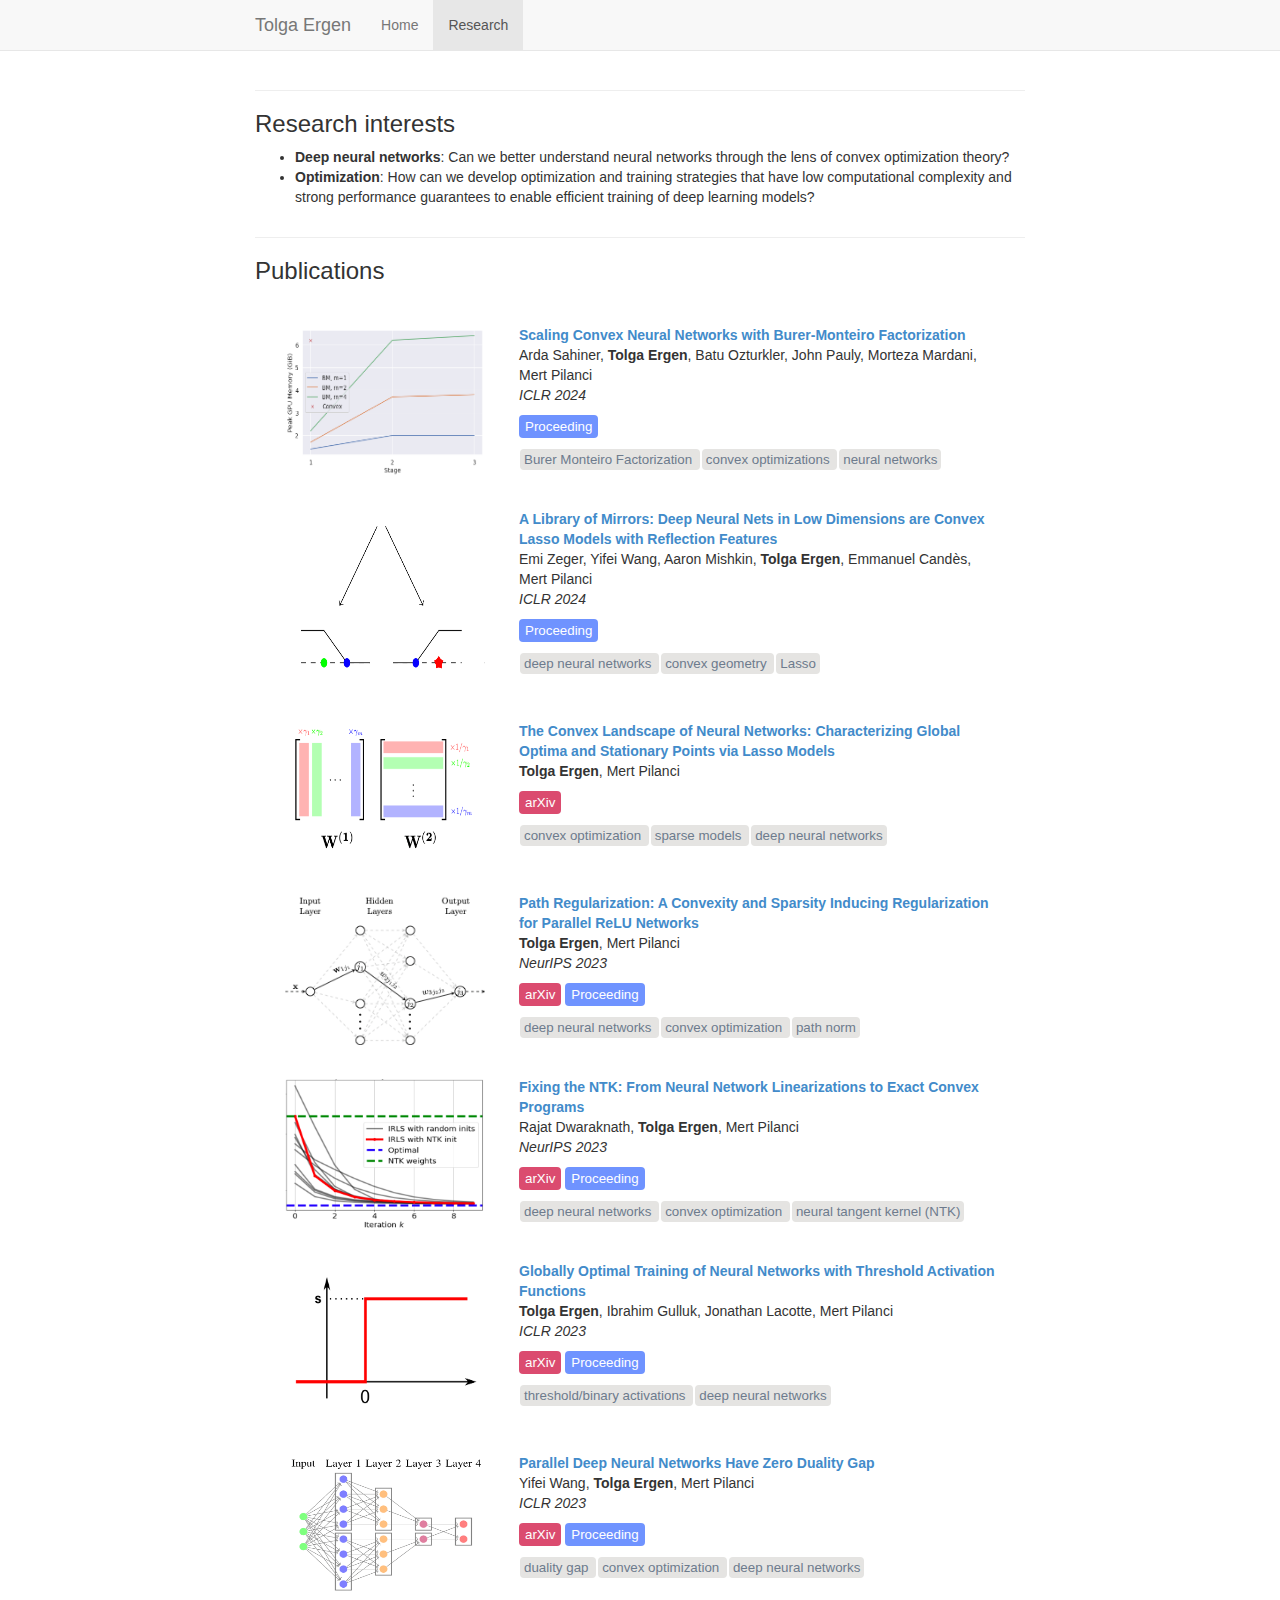
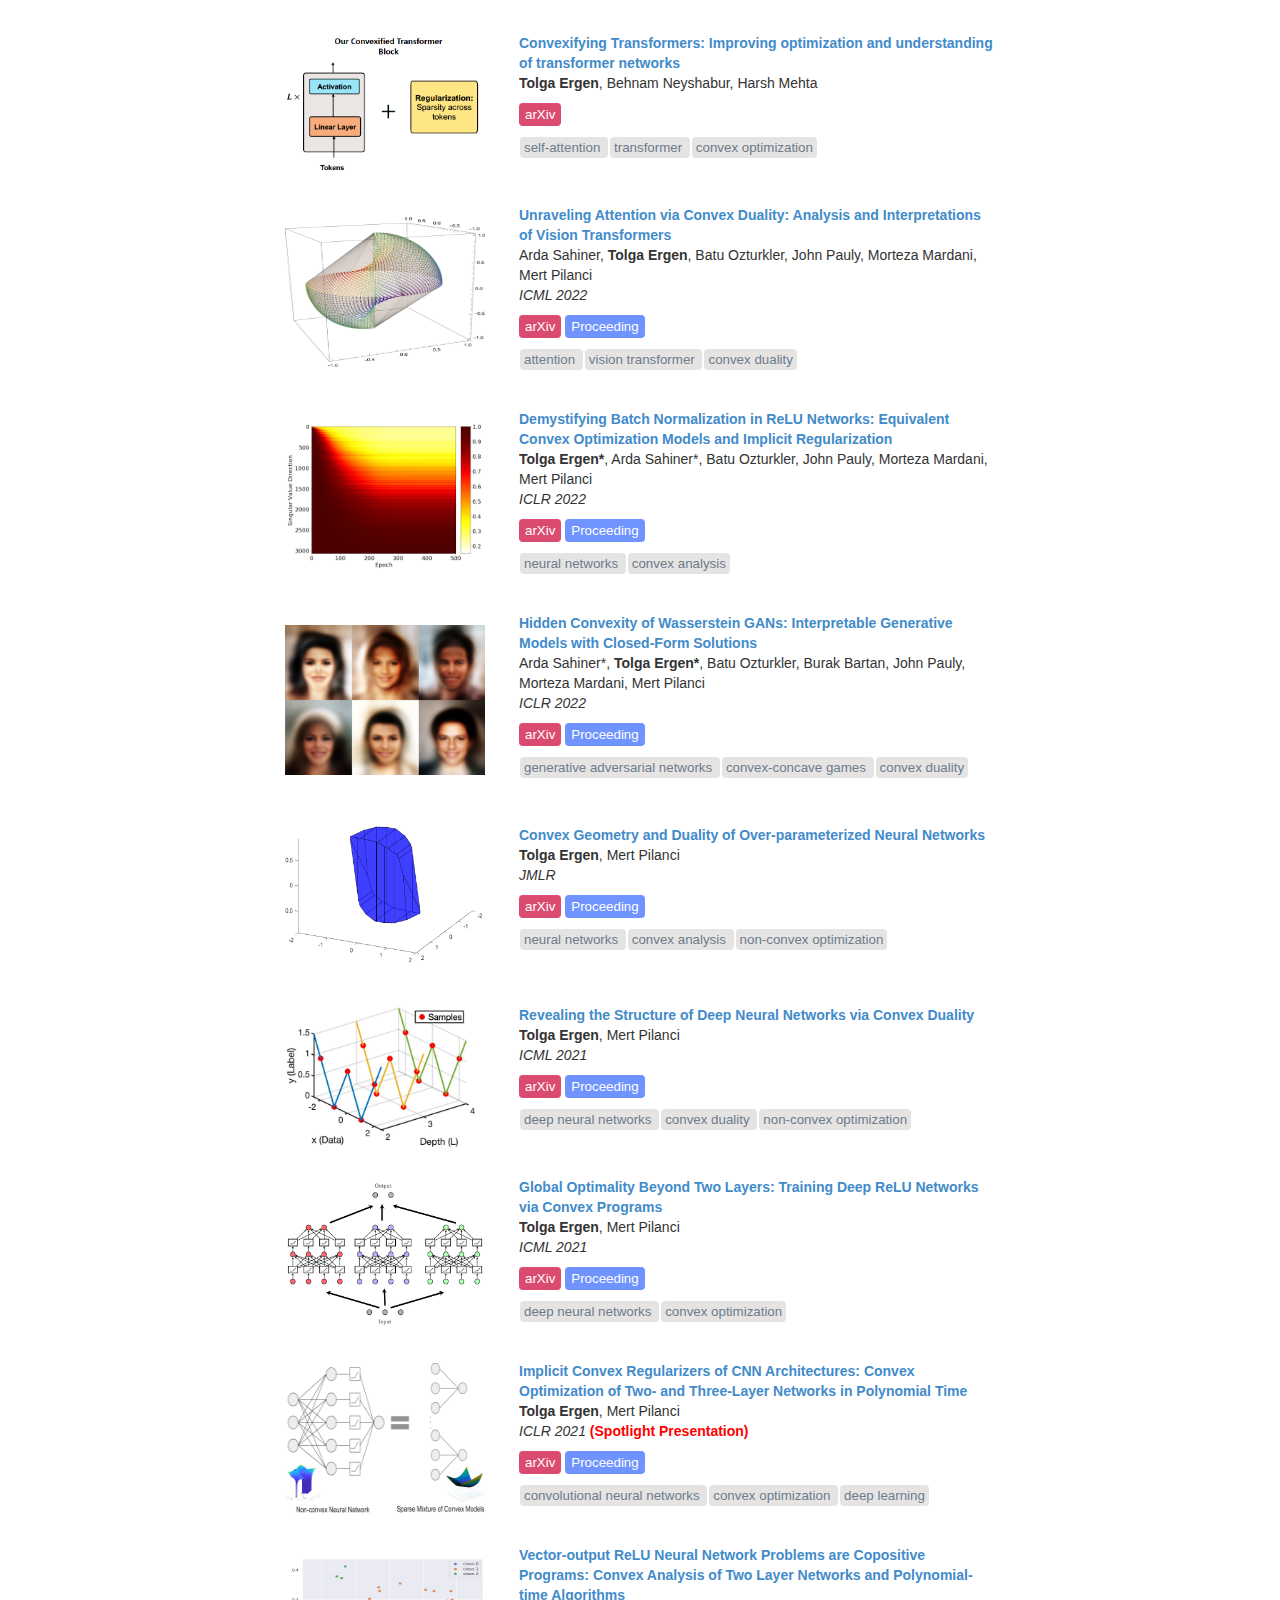
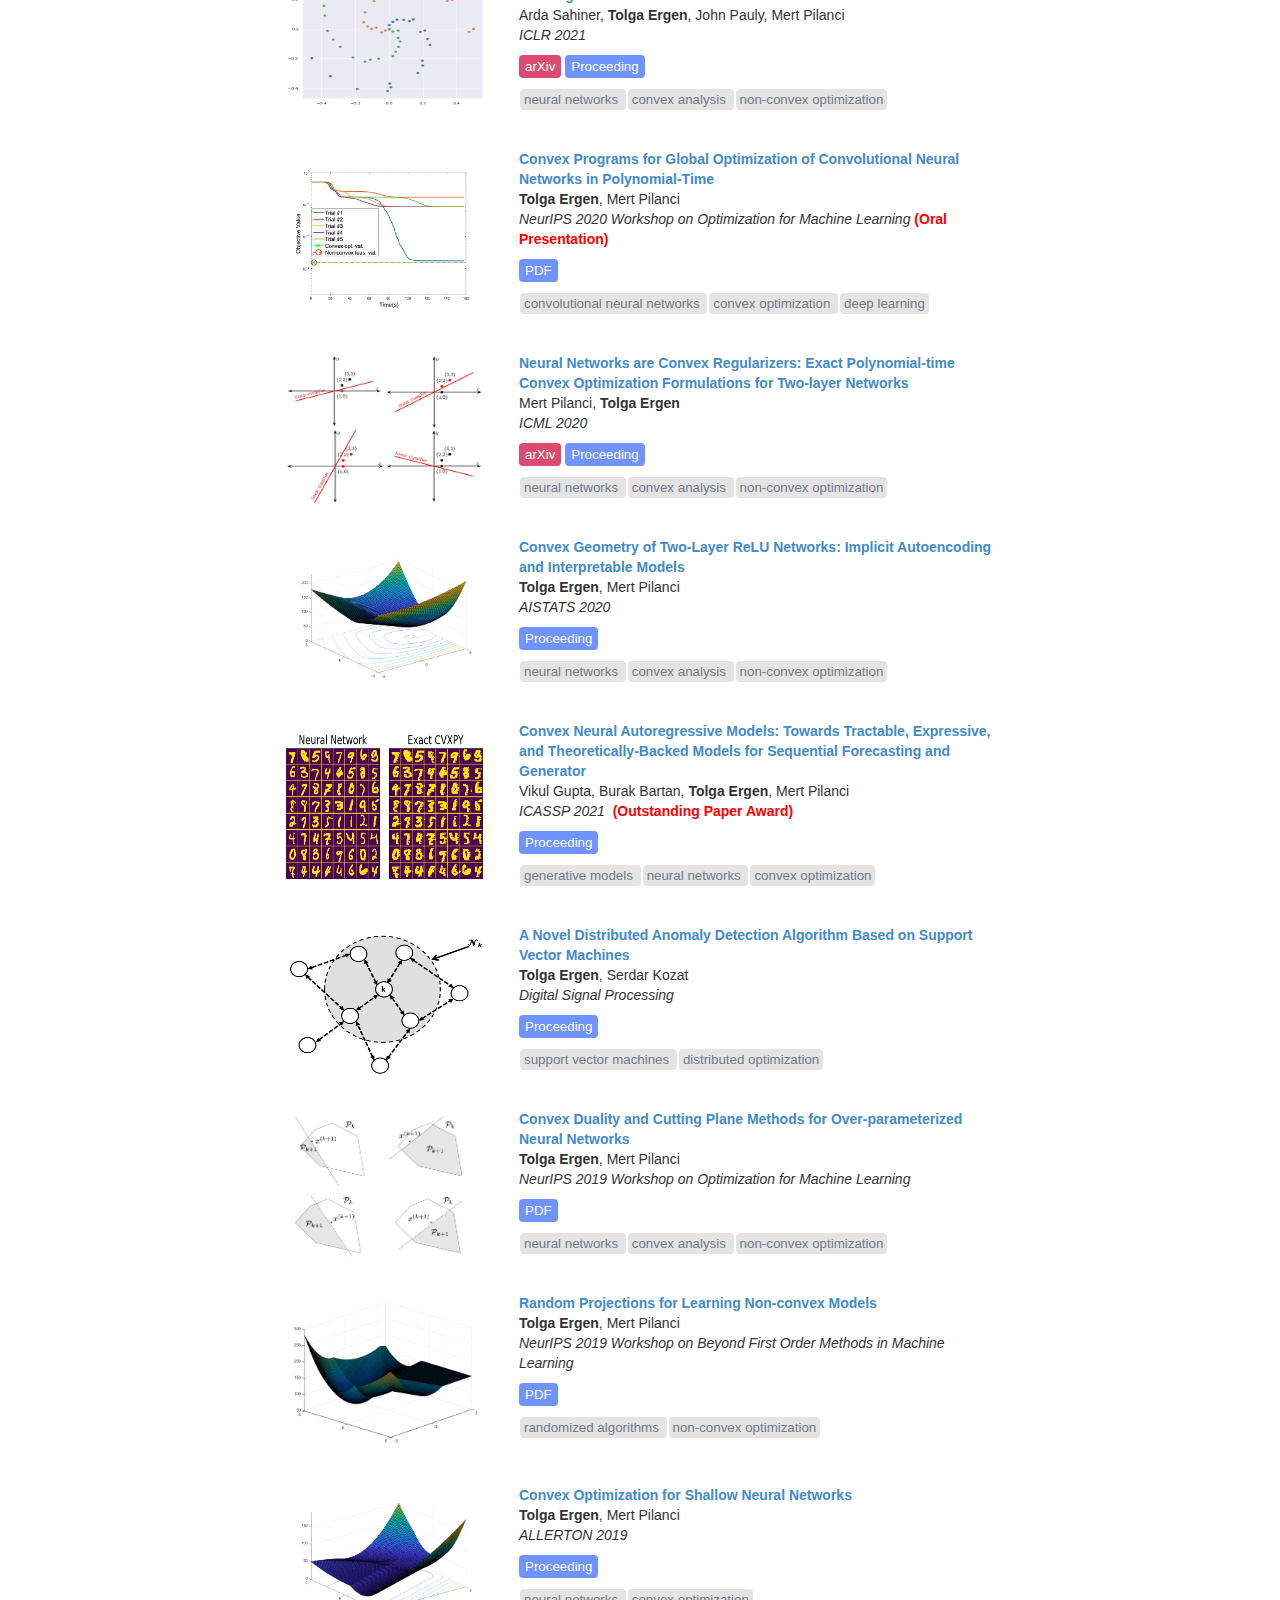
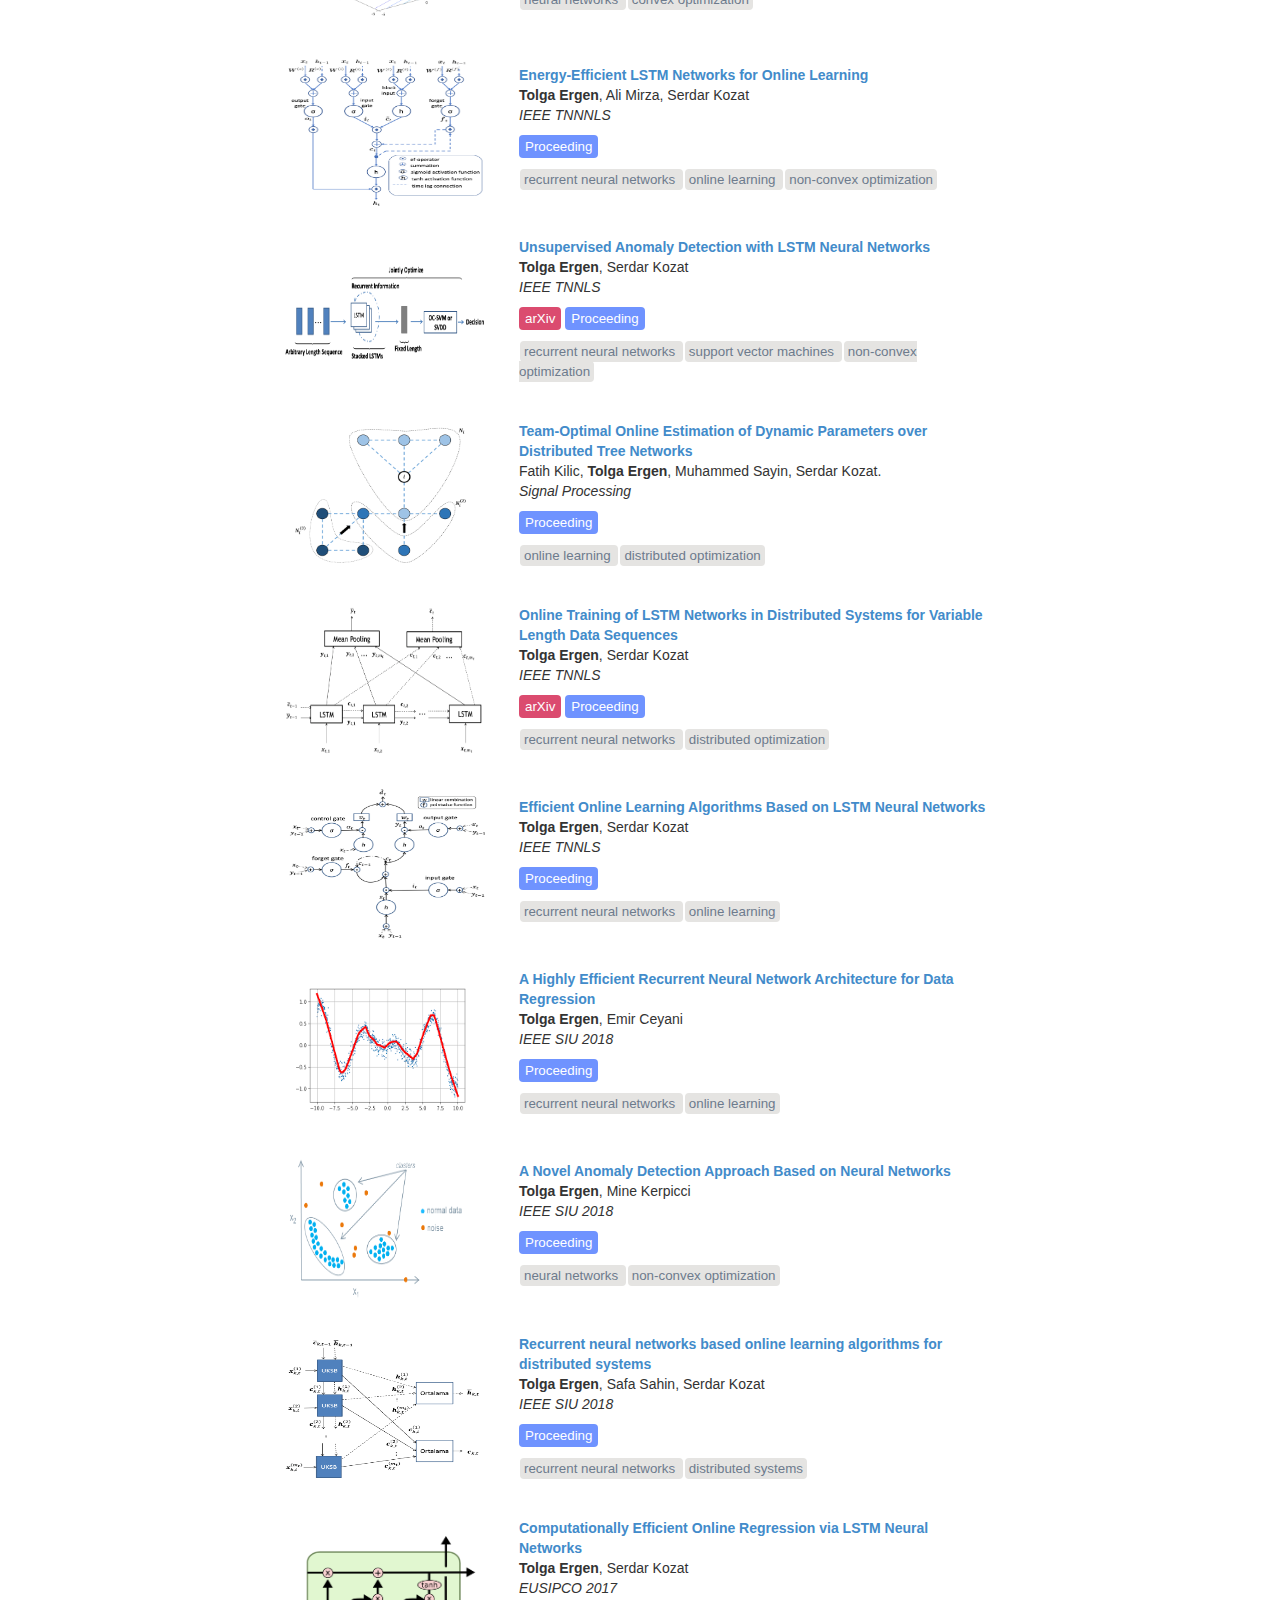
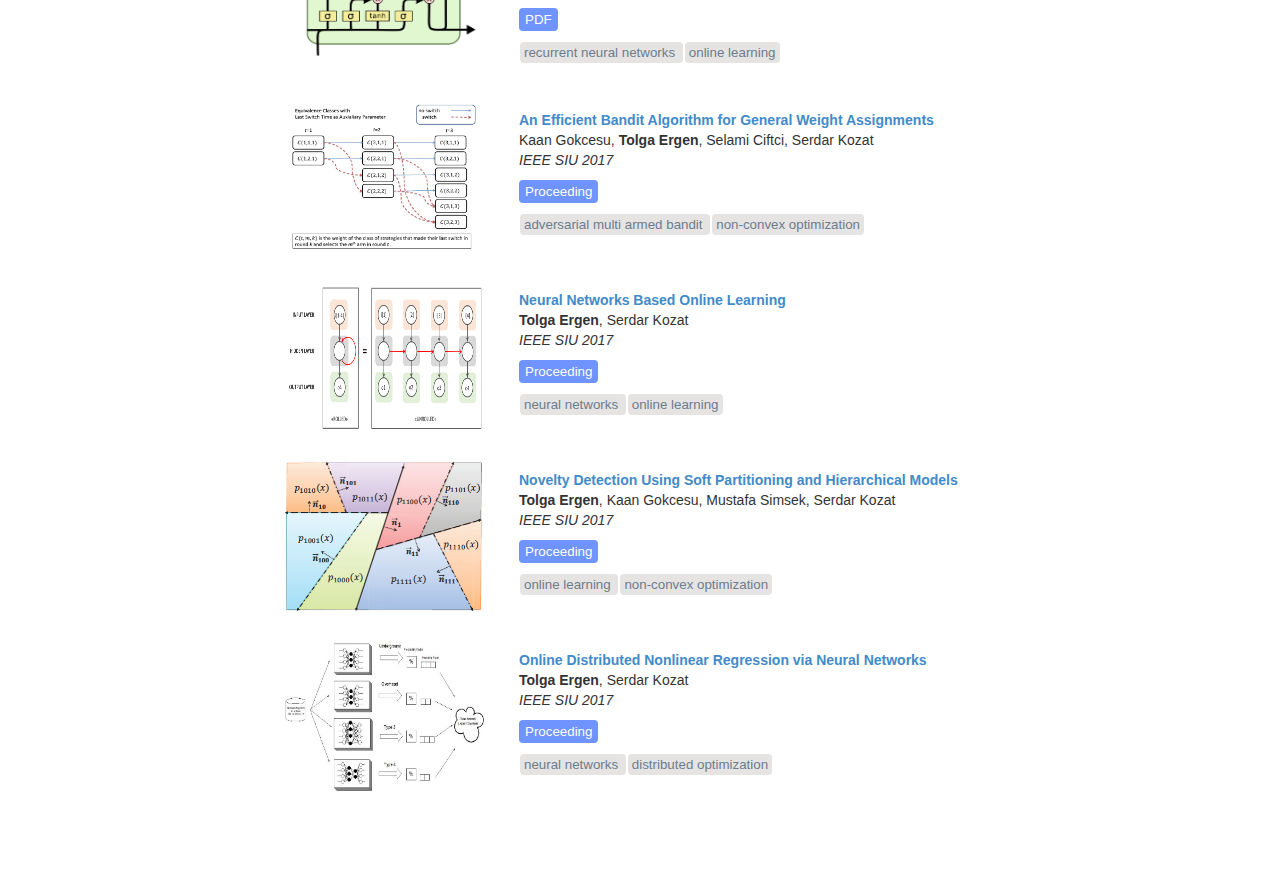
==== research.html @ a885baf0 "Add files via upload" ====
<!DOCTYPE html>
<html lang="en">
  <head>
    <meta charset="utf-8">
    <meta http-equiv="X-UA-Compatible" content="IE=edge">
    <meta name="description" content="Academic Website">
    <meta name="author" content="Tolga Ergen">
    <meta name="keywords" content="Stanford, Optimization, Deep Learning, Neural Networks, Research">
    <title>Tolga Ergen</title>
    <link href="css/bootstrap.min2.css" rel="stylesheet">
    <link href="css/non-responsive.css" rel="stylesheet">
    <link href="css/style.css" rel="stylesheet">
  </head>
  <body>
    <div class="navbar navbar-default navbar-fixed-top" role="navigation">
      <div class="container">
        <div class="navbar-header">
          <button type="button" class="navbar-toggle" data-toggle="collapse" data-target=".navbar-collapse">
            <span class="sr-only">Toggle navigation</span>
            <span class="icon-bar"></span>
            <span class="icon-bar"></span>
            <span class="icon-bar"></span>
          </button>
          <a class="navbar-brand" href="index.html">Tolga Ergen</a>
        </div>
        <div class="navbar-collapse collapse">
          <ul class="nav navbar-nav">
            <li><a href="index.html">Home</a></li>
            <li class="active"><a href="#">Research</a></li>
	    
			<!--/<li><a href="software.html">software</a></li>-->
	   
          </ul>
        </div><!--/.nav-collapse -->
      </div>
    </div>
    
    <div class="container">
    	<hr>
		<h3>Research interests</h3>
		<ul>
		  <li> <b>Deep neural networks</b>: Can we better understand neural networks through the lens of convex optimization theory?</li>
		  <li> <b>Optimization</b>: How can we develop optimization and training strategies that have low computational complexity and strong performance guarantees to enable efficient training of deep learning models? </li>
		</ul>
    </div>

	<div class="container">
	<hr>
      	<h3>Publications</h3>
	      	<table style="width:100%;border:10px;border-spacing:00px;border-collapse:separate;margin-right:auto;margin-left:auto;"><tbody>
                <tr>
            <td width="30%" >
           
            </td>
          </tr>
        <table style="width:100%;border:10px;border-spacing:30px;border-collapse:separate;margin-right:auto;margin-left:auto;"><tbody>
  
<tr>
          <td width="25%">
            <div class="one">
                <img src="images/BM.png" style="width:200px;height:150px;">
            </div>                
              </td>
              <td valign="middle" width="75%">
      <p><a href="https://openreview.net/forum?id=ikmuHqugN7">
        <papertitle><strong>Scaling Convex Neural Networks with Burer-Monteiro Factorization
</strong></papertitle></a><br>
 Arda Sahiner, <strong>Tolga Ergen</strong>, Batu Ozturkler, John Pauly, Morteza Mardani, Mert Pilanci<br/> 
                          <em>ICLR 2024 </em>&nbsp; <br> </p>
        <a class="link link_pdf" rel="external" href="https://openreview.net/forum?id=ikmuHqugN7">Proceeding</a>                        
           </p>
      
              </p>
     <p>
              <a class="keyword"> Burer Monteiro Factorization </a>
              <a class="keyword"> convex optimizations </a>
              <a class="keyword"> neural networks </a>
                </p>
              </td>
            </tr>


<tr>
          <td width="25%">
            <div class="one">
                <img src="images/lowdim.png" style="width:200px;height:150px;">
            </div>                
              </td>
              <td valign="middle" width="75%">
      <p><a href="https://arxiv.org/abs/2403.01046">
        <papertitle><strong>A Library of Mirrors: Deep Neural Nets in Low Dimensions are Convex Lasso Models with Reflection Features
</strong></papertitle></a><br>
 Emi Zeger, Yifei Wang, Aaron Mishkin, <strong>Tolga Ergen</strong>, Emmanuel Candès, Mert Pilanci<br/> 
                          <em>ICLR 2024 </em>&nbsp; <br> </p>
        <a class="link link_pdf" rel="external" href="https://arxiv.org/abs/2403.01046">Proceeding</a>                        
           </p>
      
              </p>
     <p>
              <a class="keyword"> deep neural networks </a>
              <a class="keyword"> convex geometry </a>
              <a class="keyword"> Lasso </a>
                </p>
              </td>
            </tr>


<tr>
          <td width="25%">
            <div class="one">
                <img src="images/weight_norm.png" style="width:200px;height:150px;">
            </div>                
              </td>
              <td valign="middle" width="75%">
      <p><a href="https://arxiv.org/abs/2312.12657">
        <papertitle><strong>The Convex Landscape of Neural Networks: Characterizing Global Optima and Stationary Points via Lasso Models
</strong></papertitle></a><br>
 <strong>Tolga Ergen</strong>, Mert Pilanci<br/> </p>
    <a class="link link_arxiv" rel="external" href="https://arxiv.org/abs/2312.12657">arXiv</a>
           </p>
      
              </p>
     <p>
              <a class="keyword"> convex optimization </a>
              <a class="keyword">  sparse models </a>
              <a class="keyword"> deep neural networks </a>
                </p>
              </td>
            </tr>

  <tr>
          <td width="25%">
            <div class="one">
                <img src="images/path.png" style="width:200px;height:150px;">
            </div>                
              </td>
              <td valign="middle" width="75%">
      <p><a href="https://arxiv.org/abs/2110.09548">
        <papertitle><strong>Path Regularization: A Convexity and Sparsity Inducing Regularization for Parallel ReLU Networks</strong></papertitle></a><br>
<strong>Tolga Ergen</strong>, Mert Pilanci<br/> 
                          <em>NeurIPS 2023 </em>&nbsp; <br> </p>
    <a class="link link_arxiv" rel="external"  href="https://arxiv.org/abs/2110.09548">arXiv</a>
        <a class="link link_pdf" rel="external" href="https://openreview.net/forum?id=Z1Aj59LoZD">Proceeding</a>                        
               </p>
     <p>
              <a class="keyword"> deep neural networks </a>
              <a class="keyword"> convex optimization </a>
              <a class="keyword"> path norm </a>

     </p>
              </td>
            </tr>

    <tr>
          <td width="25%">
            <div class="one">
                <img src="images/fixing_the_ntk.png" style="width:200px;height:150px;">
            </div>                
              </td>
              <td valign="middle" width="75%">
      <p><a href="https://arxiv.org/abs/2309.15096">
        <papertitle><strong>Fixing the NTK: From Neural Network Linearizations to Exact Convex Programs</strong></papertitle></a><br>
  Rajat Dwaraknath, <strong>Tolga Ergen</strong>, Mert Pilanci<br/> 
                          <em>NeurIPS 2023 </em>&nbsp; <br> </p>
    <a class="link link_arxiv" rel="external"  href="https://arxiv.org/abs/2309.15096">arXiv</a>   
        <a class="link link_pdf" rel="external" href="https://openreview.net/forum?id=YWsPN0EMZr">Proceeding</a>                     
               </p>
     <p>
              <a class="keyword"> deep neural networks </a>
              <a class="keyword"> convex optimization </a>
              <a class="keyword"> neural tangent kernel (NTK) </a>

     </p>
              </td>
            </tr>

   	<tr>
          <td width="25%">
            <div class="one">
                <img src="images/threshold.png" style="width:200px;height:150px;">
            </div>                
              </td>
              <td valign="middle" width="75%">
		  <p><a href="https://openreview.net/forum?id=_9k5kTgyHT">
        <papertitle><strong>Globally Optimal Training of Neural Networks with Threshold Activation Functions</strong></papertitle></a><br>
<strong>Tolga Ergen</strong>, Ibrahim Gulluk, Jonathan Lacotte, Mert Pilanci<br/>
                          <em>ICLR 2023 </em>&nbsp; <br> </p>
		<a class="link link_arxiv" rel="external"  href="https://arxiv.org/abs/2303.03382">arXiv</a>
 		<a class="link link_pdf" rel="external" href="https://openreview.net/forum?id=_9k5kTgyHT">Proceeding</a>          

	           </p>
     <p>
              <a class="keyword"> threshold/binary activations </a>
              <a class="keyword"> deep neural networks </a>

     </p>
              </td>
            </tr>
    
 	<tr>
          <td width="25%">
            <div class="one">
                <img src="images/dual_gap.png" style="width:200px;height:150px;">
            </div>                
              </td>
              <td valign="middle" width="75%">
		  <p><a href="https://arxiv.org/abs/2110.06482">
        <papertitle><strong>Parallel Deep Neural Networks Have Zero Duality Gap</strong></papertitle></a><br>
Yifei Wang, <strong>Tolga Ergen</strong>, Mert Pilanci<br/>
                          <em>ICLR 2023 </em>&nbsp; <br> </p>
		<a class="link link_arxiv" rel="external"  href="https://arxiv.org/abs/2110.06482">arXiv</a>
 		<a class="link link_pdf" rel="external" href="https://openreview.net/forum?id=6zrOr_Rdhjs">Proceeding</a>          

	           </p>
     <p>
              <a class="keyword"> duality gap </a>
              <a class="keyword"> convex optimization </a>
              <a class="keyword"> deep neural networks </a>

     </p>
              </td>
            </tr>
      
<tr>
          <td width="25%">
            <div class="one">
                <img src="images/attention3.png" style="width:200px;height:150px;">
            </div>                
              </td>
              <td valign="middle" width="75%">
		  <p><a href="https://arxiv.org/abs/2205.08078">
        <papertitle><strong>Convexifying Transformers: Improving optimization and
understanding of transformer networks</strong></papertitle></a><br>
 <strong>Tolga Ergen</strong>, Behnam Neyshabur, Harsh Mehta<br/> </p>
		<a class="link link_arxiv" rel="external" href="https://arxiv.org/abs/2211.11052">arXiv</a>
           </p>
      
              </p>
     <p>
              <a class="keyword"> self-attention </a>
              <a class="keyword">  transformer </a>
              <a class="keyword"> convex optimization </a>
                </p>
              </td>
            </tr>

<tr>
          <td width="25%">
            <div class="one">
                <img src="images/constrained_nuclear.png" style="width:200px;height:150px;">
            </div>                
              </td>
              <td valign="middle" width="75%">
		  <p><a href="https://arxiv.org/abs/2205.08078">
        <papertitle><strong>Unraveling Attention via Convex Duality:
Analysis and Interpretations of Vision Transformers</strong></papertitle></a><br>
Arda Sahiner, <strong>Tolga Ergen</strong>, Batu Ozturkler, John Pauly, Morteza Mardani, Mert Pilanci<br/> 
                      <em>ICML 2022 </em>&nbsp; <br> </p>
		<a class="link link_arxiv" rel="external" href="https://arxiv.org/abs/2205.08078">arXiv</a>
		<a class="link link_pdf" rel="external" href="https://proceedings.mlr.press/v162/sahiner22a.html">Proceeding</a>          
           </p>
      
              </p>
     <p>
              <a class="keyword"> attention </a>
              <a class="keyword"> vision transformer </a>
              <a class="keyword"> convex duality </a>
                </p>
              </td>
            </tr>
   

         
      
           <html>




      <tr>
          <td width="30%" >
            <div class="one">
                <img src="images/batchnorm.png" style="width:200px;height:150px;">
            </div>                
              </td>
  
              <td valign="middle" width="70%">
		  <p><a href="https://arxiv.org/abs/2103.01499">
        <papertitle><strong>Demystifying Batch Normalization in ReLU Networks: Equivalent Convex Optimization Models and Implicit Regularization</strong></papertitle></a><br>
<strong>Tolga Ergen*</strong>, Arda Sahiner*, Batu Ozturkler, John Pauly, Morteza Mardani, Mert Pilanci<br/> 
                      <em>ICLR 2022 </em>&nbsp; <br> </p>
		<a class="link link_arxiv" rel="external"  href="https://arxiv.org/abs/2103.01499">arXiv</a>
		<a class="link link_pdf" rel="external" href="https://openreview.net/pdf?id=6XGgutacQ0B">Proceeding</a>              </p>
              </p>
                  <p></p>
              <p>
              <a class="keyword"> neural networks </a>
              <a class="keyword"> convex analysis </a>
              </p>
              </td>
            </tr>
   
   
   
   	<tr>
          <td width="25%">
            <div class="one">
                <img src="images/convex_gan.png" style="width:200px;height:150px;">
            </div>                
              </td>
              <td valign="middle" width="75%">
		  <p><a href="https://arxiv.org/abs/2107.05680">
        <papertitle><strong>Hidden Convexity of Wasserstein GANs: Interpretable Generative Models with Closed-Form Solutions</strong></papertitle></a><br>
Arda Sahiner*, <strong>Tolga Ergen*</strong>, Batu Ozturkler, Burak Bartan, John Pauly, Morteza Mardani, Mert Pilanci<br/> 
                      <em>ICLR 2022 </em>&nbsp; <br> </p>
		<a class="link link_arxiv" rel="external" href="https://arxiv.org/abs/2107.05680">arXiv</a>
		<a class="link link_pdf" rel="external" href="https://openreview.net/pdf?id=e2Lle5cij9D">Proceeding</a>              </p>
      
              </p>
     <p>
              <a class="keyword"> generative adversarial networks </a>
              <a class="keyword"> convex-concave games </a>
              <a class="keyword"> convex duality </a>
                </p>
              </td>
            </tr>
   
   
          
      	<tr>
          <td width="25%">
            <div class="one">
                <img src="images/convex_dualgeo2.png" style="width:200px;height:150px;">
            </div>                
              </td>
              <td valign="middle" width="75%">
		  <p><a href="https://jmlr.org/papers/v22/20-1447.html">
        <papertitle><strong>Convex Geometry and Duality of Over-parameterized Neural Networks</strong></papertitle></a><br>
<strong>Tolga Ergen</strong>, Mert Pilanci<br/>
                <em>JMLR </em>&nbsp; <br> </p>
		<a class="link link_arxiv" rel="external" href="https://arxiv.org/abs/2002.11219">arXiv</a>             
		<a class="link link_pdf" rel="external" href="https://jmlr.org/papers/v22/20-1447.html">Proceeding</a>              </p>

              </p>
              <p>
              <a class="keyword"> neural networks </a>
              <a class="keyword"> convex analysis </a>
              <a class="keyword"> non-convex optimization </a>
                </p>
              </td>
            </tr>
        
        
       
      
      
      	<tr>
          <td width="25%">
            <div class="one">
                <img src="images/deep_dual.jpg" style="width:200px;height:150px;">
            </div>                
              </td>
              <td valign="middle" width="75%">
		  <p><a href="http://proceedings.mlr.press/v139/ergen21b.html">
        <papertitle><strong>Revealing the Structure of Deep Neural Networks via Convex Duality</strong></papertitle></a><br>
<strong>Tolga Ergen</strong>, Mert Pilanci<br/>
                <em>ICML 2021 </em>&nbsp; <br>    </p>
		<a class="link link_arxiv" rel="external"  href="https://arxiv.org/abs/2002.09773">arXiv</a>              
		<a class="link link_pdf" rel="external" href="http://proceedings.mlr.press/v139/ergen21b">Proceeding</a>              </p>
              </p>
     <p>
              <a class="keyword"> deep neural networks </a>
              <a class="keyword"> convex duality </a>
              <a class="keyword"> non-convex optimization </a>
                </p>
              </td>
            </tr>
        
            	<tr>
          <td width="25%">
            <div class="one">
                <img src="images/parallel_network.png" style="width:200px;height:150px;">
            </div>                
              </td>
              <td valign="middle" width="75%">
		  <p><a href="http://proceedings.mlr.press/v139/ergen21a.html">
        <papertitle><strong>Global Optimality Beyond Two Layers: Training Deep ReLU Networks via Convex Programs</strong></papertitle></a><br>
<strong>Tolga Ergen</strong>, Mert Pilanci<br/>
                <em>ICML 2021 </em>&nbsp; <br>     </p>
		<a class="link link_arxiv" rel="external"  href="https://arxiv.org/abs/2110.05518">arXiv</a>              
		<a class="link link_pdf" rel="external"  href="http://proceedings.mlr.press/v139/ergen21a">Proceeding</a>              </p>
     <p>
              <a class="keyword"> deep neural networks </a>
              <a class="keyword"> convex optimization </a>
     </p>
              </td>
            </tr>
        
          
      
      
    

         	<tr>
          <td width="30%" >
            <div class="one">
                <img src="images/convex_cnn.jpg" style="width:200px;height:150px;">
            </div>                
              </td>
  
              <td valign="middle" width="70%">
		  <p><a href="https://openreview.net/pdf?id=0N8jUH4JMv6">
        <papertitle><strong>Implicit Convex Regularizers of CNN Architectures: Convex Optimization of Two- and Three-Layer Networks in Polynomial Time</strong></papertitle></a><br>
<strong>Tolga Ergen</strong>, Mert Pilanci<br/>
                <em>ICLR 2021</em> <font color="red"><b>(Spotlight Presentation) </b></font>&nbsp; <br> </p>
		<a class="link link_arxiv" rel="external" href="https://arxiv.org/2006.14798">arXiv</a>              
		<a class="link link_pdf" rel="external" href="https://openreview.net/pdf?id=0N8jUH4JMv6">Proceeding</a>              </p>
              </p>
                  <p></p>
              <p>
              <a class="keyword"> convolutional neural networks </a>
              <a class="keyword"> convex optimization </a>
              <a class="keyword"> deep learning </a>
              </p>
              </td>
            </tr>
          
          
          
          
            	<tr>
          <td width="25%">
            <div class="one">
                <img src="images/convex_nn_vector.png" style="width:200px;height:150px;">
            </div>                
              </td>
              <td valign="middle" width="75%">
		  <p><a href="https://openreview.net/pdf?id=fGF8qAqpXXG">
        <papertitle> <strong>Vector-output ReLU Neural Network Problems are Copositive Programs: Convex Analysis of Two Layer Networks and Polynomial-time Algorithms</strong></papertitle></a><br>
Arda Sahiner, <strong>Tolga Ergen</strong>, John Pauly, Mert Pilanci<br/>
                <em>ICLR 2021 </em>&nbsp; <br> </p>
		<a class="link link_arxiv" rel="external" href="https://arxiv.org/abs/2012.13329">arXiv</a>              
		<a class="link link_pdf" rel="external" href="https://openreview.net/pdf?id=fGF8qAqpXXG">Proceeding</a>              </p>
              </p>
          <p>
              <a class="keyword"> neural networks </a>
              <a class="keyword"> convex analysis </a>
              <a class="keyword"> non-convex optimization </a>
          </p>
              </td>
            </tr>
          
          
          
                   	<tr>
          <td width="25%">
            <div class="one">
                <img src="images/convex_cnn_twolayer.png" style="width:200px;height:150px;">
            </div>                
              </td>
              <td valign="middle" width="75%">
		  <p><a href="https://opt-ml.org/papers/2020/paper_39.pdf">
        <papertitle><strong>Convex Programs for Global Optimization of Convolutional Neural
Networks in Polynomial-Time</strong></papertitle></a><br>
<strong>Tolga Ergen</strong>, Mert Pilanci<br/>
                <em>NeurIPS 2020 Workshop on Optimization for Machine Learning </em><font color="red"><b>(Oral Presentation) </b></font>&nbsp; <br> </p>
		<a class="link link_pdf" rel="external"  href="https://opt-ml.org/papers/2020/paper_39.pdf">PDF</a>              </p>
              </p>
          <p>
              <a class="keyword"> convolutional neural networks </a>
              <a class="keyword"> convex optimization </a>
              <a class="keyword"> deep learning </a>
          </p>
              </td>
            </tr>
          
          
          
       	<tr>
          <td width="25%">
            <div class="one">
                <img src="images/convex_nn.jpg" style="width:200px;height:150px;">
            </div>                
              </td>
              <td valign="middle" width="75%">
		  <p><a href="http://proceedings.mlr.press/v119/pilanci20a.html">
        <papertitle><strong>Neural Networks are Convex Regularizers: Exact Polynomial-time Convex Optimization Formulations for Two-layer Networks</strong></papertitle></a><br>
Mert Pilanci, <strong>Tolga Ergen</strong><br/>
                <em>ICML 2020</em>&nbsp; <br> </p>
		<a class="link link_arxiv" rel="external"  href="https://arxiv.org/abs/2002.10553">arXiv</a>  
		<a class="link link_pdf" rel="external"  href="http://proceedings.mlr.press/v119/pilanci20a.html">Proceeding</a>              </p>
              </p>
                <p>
              <a class="keyword"> neural networks </a>
              <a class="keyword"> convex analysis </a>
              <a class="keyword"> non-convex optimization </a>
                </p>
              </td>
            </tr>
        
 

       	<tr>
          <td width="25%">
            <div class="one">
                <img src="images/convex_geometry.jpeg" style="width:200px;height:150px;">
            </div>                
              </td>
              <td valign="middle" width="75%">
                		  <p><a href="http://proceedings.mlr.press/v108/ergen20a.html">
        <papertitle></papertitle><strong>Convex Geometry of Two-Layer ReLU Networks: Implicit Autoencoding and Interpretable Models</strong></papertitle></a><br>
<strong>Tolga Ergen</strong>, Mert Pilanci<br/>
                <em>AISTATS 2020</em>&nbsp; <br> </p>
		<a class="link link_pdf" rel="external" href="http://proceedings.mlr.press/v108/ergen20a.html">Proceeding</a>              </p>
              </p>
                <p>
              <a class="keyword"> neural networks </a>
              <a class="keyword"> convex analysis </a>
              <a class="keyword"> non-convex optimization </a>
                </p>
              </td>
            </tr>
        
        
        
       	<tr>
          <td width="25%">
            <div class="one">
                <img src="images/convex_autoreg.png" style="width:200px;height:150px;">
            </div>                
              </td>
              <td valign="middle" width="75%">
		  <p><a href="https://ieeexplore.ieee.org/document/9413662">
        <papertitle><strong>Convex Neural Autoregressive Models: Towards Tractable, Expressive, and Theoretically-Backed Models for Sequential Forecasting and Generator</strong></papertitle></a><br>
Vikul Gupta, Burak Bartan, <strong>Tolga Ergen</strong>, Mert Pilanci<br/>
                <em>ICASSP 2021</em>&nbsp; <font color="red"><b>(Outstanding Paper Award) </b></font>&nbsp; <br> </p>
		<a class="link link_pdf" rel="external"  href="https://ieeexplore.ieee.org/document/9413662">Proceeding</a>              </p>
              </p>
                <p>
              <a class="keyword"> generative models </a>
              <a class="keyword"> neural networks </a>
              <a class="keyword"> convex optimization </a>
                </p>
              </td>
            </tr>



       

       	<tr>
          <td width="25%">
            <div class="one">
                <img src="images/distributed_svm.png" style="width:200px;height:150px;">
            </div>                
              </td>
              <td valign="middle" width="75%">
		  <p><a href="https://www.sciencedirect.com/science/article/abs/pii/S1051200420300026">
        <papertitle><strong>A Novel Distributed Anomaly Detection Algorithm Based on Support Vector Machines</strong></papertitle></a><br>
<strong>Tolga Ergen</strong>, Serdar Kozat<br/>
                <em>Digital Signal Processing</em>&nbsp; <br> </p>
		<a class="link link_pdf" rel="external" href="https://www.sciencedirect.com/science/article/abs/pii/S1051200420300026">Proceeding</a>              </p>
              </p>
            <p>
              <a class="keyword"> support vector machines </a>
              <a class="keyword"> distributed optimization </a>
            </p>
              </td>
            </tr>
        
        
        
       	<tr>
          <td width="25%">
            <div class="one">
                <img src="images/convex_cutting.png" style="width:200px;height:150px;">
            </div>                
              </td>
              <td valign="middle" width="75%">
		  <p><a href="https://opt-ml.org/papers/2019/paper_34.pdf">
        <papertitle><strong>Convex Duality and Cutting Plane Methods for Over-parameterized Neural Networks</strong></papertitle></a><br>
<strong>Tolga Ergen</strong>, Mert Pilanci<br/>
                <em>NeurIPS 2019 Workshop on Optimization for Machine Learning  </em>&nbsp; <br> </p>
		<a class="link link_pdf" rel="external"  href="https://opt-ml.org/papers/2019/paper_34.pdf">PDF</a>              </p>
              </p>
          <p>
              <a class="keyword"> neural networks </a>
              <a class="keyword"> convex analysis </a>
              <a class="keyword"> non-convex optimization </a>                </p>
              </td>
            </tr>

     
         	<tr>
          <td width="25%">
            <div class="one">
                <img src="images/random_proj.png" style="width:200px;height:150px;">
            </div>                
              </td>
              <td valign="middle" width="75%">
		  <p><a href="https://drive.google.com/file/d/1x_ft76LXMD9-OKGnkdcJWcFLyXaPxo2x/view">
        <papertitle><strong>Random Projections for Learning Non-convex Models</strong></papertitle></a><br>
<strong>Tolga Ergen</strong>, Mert Pilanci<br/>
                <em>NeurIPS 2019 Workshop on Beyond First Order Methods in Machine Learning </em>&nbsp; <br> </p>
		<a class="link link_pdf" rel="external" href="https://drive.google.com/file/d/1x_ft76LXMD9-OKGnkdcJWcFLyXaPxo2x/view">PDF</a>              </p>
              </p>
          <p>
              <a class="keyword"> randomized algorithms </a>
              <a class="keyword"> non-convex optimization </a>
          </p>
              </td>
            </tr>
          
          
       	<tr>
          <td width="25%">
            <div class="one">
                <img src="images/convex_shallow.png" style="width:200px;height:150px;">
            </div>                
              </td>
              <td valign="middle" width="75%">
		  <p><a href="https://ieeexplore.ieee.org/abstract/document/8919769">
        <papertitle><strong>Convex Optimization for Shallow Neural Networks</strong></papertitle></a><br>
 <strong>Tolga Ergen</strong>, Mert Pilanci <br/>
                <em>ALLERTON 2019</em>&nbsp; <br> </p>
		<a class="link link_pdf" rel="external" href="https://ieeexplore.ieee.org/abstract/document/8919769">Proceeding</a>              </p>
              </p>
              <p>
              <a class="keyword"> neural networks </a>
              <a class="keyword"> convex optimization </a>
              </p>
              </td>
            </tr>
        
       	<tr>
          <td width="25%">
            <div class="one">
                <img src="images/energy_efficient.png" style="width:200px;height:150px;">
            </div>                
              </td>
              <td valign="middle" width="75%">
		  <p><a href="https://ieeexplore.ieee.org/abstract/document/8836527">
        <papertitle><strong>Energy-Efficient LSTM Networks for Online Learning</strong></papertitle></a><br>
<strong>Tolga Ergen</strong>, Ali Mirza, Serdar Kozat<br/>
                <em>IEEE TNNNLS</em>&nbsp; <br> </p>
		<a class="link link_pdf" rel="external"  href="https://ieeexplore.ieee.org/abstract/document/8836527">Proceeding</a>              </p>
              </p>
              <p>
              <a class="keyword"> recurrent neural networks </a>
              <a class="keyword"> online learning </a>
              <a class="keyword"> non-convex optimization </a>
              </p>
              </td>
            </tr>

       	<tr>
          <td width="25%">
            <div class="one">
                <img src="images/unsup_anomaly.png" style="width:200px;height:100px;">
            </div>                
              </td>
              <td valign="middle" width="75%">
                		  <p><a href="https://ieeexplore.ieee.org/abstract/document/8836638">
        <papertitle><strong>Unsupervised Anomaly Detection with LSTM Neural Networks</strong></papertitle></a><br>
<strong>Tolga Ergen</strong>, Serdar Kozat<br/>
                <em>IEEE TNNLS</em>&nbsp; <br> </p>
		<a class="link link_arxiv" rel="external" href="https://arxiv.org/abs/1710.09207">arXiv</a>              
		<a class="link link_pdf" rel="external" href="https://ieeexplore.ieee.org/abstract/document/8836638">Proceeding</a>              </p>
              </p>
              <p>
              <a class="keyword"> recurrent neural networks </a>
              <a class="keyword"> support vector machines </a>
              <a class="keyword"> non-convex optimization </a>
              </p>
              </td>
            </tr>
        
  
  
       	<tr>
          <td width="25%">
            <div class="one">
                <img src="images/distributed_tree.png" style="width:200px;height:150px;">
            </div>                
              </td>
              <td valign="middle" width="75%">
                		  <p><a href="https://www.sciencedirect.com/science/article/abs/pii/S0165168418302688">
        <papertitle><strong>Team-Optimal Online Estimation of Dynamic Parameters over Distributed Tree Networks</strong></papertitle></a><br>
Fatih Kilic, <strong>Tolga Ergen</strong>, Muhammed Sayin, Serdar Kozat.<br/>
                <em>Signal Processing</em>&nbsp; <br> </p>
		<a class="link link_pdf" rel="external"  href="https://www.sciencedirect.com/science/article/abs/pii/S0165168418302688">Proceeding</a>              </p>
              </p>
              <p>
              <a class="keyword"> online learning </a>
              <a class="keyword"> distributed optimization </a>
              </p>
              </td>
            </tr>
        
       
        
       	<tr>
          <td width="25%">
            <div class="one">
                <img src="images/distributed_lstm.png" style="width:200px;height:150px;">
            </div>                
              </td>
              <td valign="middle" width="75%">
		  <p><a href="https://ieeexplore.ieee.org/document/8169114">
        <papertitle><strong>Online Training of LSTM Networks in Distributed Systems for Variable Length Data Sequences</strong></papertitle></a><br>
<strong>Tolga Ergen</strong>, Serdar Kozat<br/>
                <em>IEEE TNNLS</em>&nbsp; <br> </p>
                <a class="link link_arxiv" rel="external" href="https://arxiv.org/abs/1710.08744">arXiv</a>             
                <a class="link link_pdf" rel="external" href="https://ieeexplore.ieee.org/document/8169114">Proceeding</a>              </p>
              </p>
              <p>
              <a class="keyword"> recurrent neural networks </a>
              <a class="keyword"> distributed optimization </a>
              </p>
              </td>
            </tr>



       	<tr>
          <td width="25%">
            <div class="one">
                <img src="images/online_lstm.png" style="width:200px;height:150px;">
            </div>                
              </td>
              <td valign="middle" width="75%">
		  <p><a href="https://ieeexplore.ieee.org/abstract/document/8036280">
        <papertitle><strong>Efficient Online Learning Algorithms Based on LSTM Neural Networks</strong></papertitle></a><br>
<strong>Tolga Ergen</strong>, Serdar Kozat<br/>
                <em>IEEE TNNLS</em>&nbsp; <br> </p>
		<a class="link link_pdf" rel="external"  href="https://ieeexplore.ieee.org/abstract/document/8036280">Proceeding</a>              </p>
              </p>
              <p>
              <a class="keyword"> recurrent neural networks </a>
              <a class="keyword"> online learning </a>
              </p>
              </td>
            </tr>

       	<tr>
          <td width="25%">
            <div class="one">
                <img src="images/siu_efficient_regression.png" style="width:200px;height:150px;">
            </div>                
              </td>
              <td valign="middle" width="75%">
		  <p><a href="https://ieeexplore.ieee.org/document/8404708">
        <papertitle><strong>A Highly Efficient Recurrent Neural Network Architecture for Data Regression</strong></papertitle></a><br>
<strong>Tolga Ergen</strong>, Emir Ceyani<br/>
                <em>IEEE SIU 2018</em>&nbsp; <br> </p>
		<a class="link link_pdf" rel="external"  href="https://ieeexplore.ieee.org/document/8404708">Proceeding</a>              </p>
              </p>
              <p>
              <a class="keyword"> recurrent neural networks </a>
              <a class="keyword"> online learning </a>
              </p>
              </td>
            </tr>
        
        
        
       	<tr>
          <td width="25%">
            <div class="one">
                <img src="images/siu_novel_anomaly.png" style="width:200px;height:150px;">
            </div>                
              </td>
              <td valign="middle" width="75%">
		  <p><a href="https://ieeexplore.ieee.org/document/8404676/">
        <papertitle> <strong>A Novel Anomaly Detection Approach Based on Neural Networks</strong></papertitle></a><br>
<strong>Tolga Ergen</strong>, Mine Kerpicci<br/>
                <em>IEEE SIU 2018</em>&nbsp; <br> </p>
		<a class="link link_pdf" rel="external"  href="https://ieeexplore.ieee.org/document/8404676/">Proceeding</a>              </p>
              </p>
              <p>
              <a class="keyword">  neural networks </a>
              <a class="keyword"> non-convex optimization </a>
              </p>
              </td>
            </tr>


        <tr>
          <td width="25%">
            <div class="one">
                <img src="images/siu_2.png" style="width:200px;height:150px;">
            </div>                
              </td>
              <td valign="middle" width="75%">
      <p><a href="https://ieeexplore.ieee.org/document/8404806">
        <papertitle> <strong>Recurrent neural networks based online learning algorithms for distributed systems
</strong></papertitle></a><br>
<strong>Tolga Ergen</strong>, Safa Sahin, Serdar Kozat<br/>
                <em>IEEE SIU 2018</em>&nbsp; <br> </p>
    <a class="link link_pdf" rel="external"  href="https://ieeexplore.ieee.org/document/8404806">Proceeding</a>              </p>
              </p>
              <p>
              <a class="keyword">  recurrent neural networks </a>
              <a class="keyword"> distributed systems </a>
              </p>
              </td>
            </tr>

      
       	<tr>
          <td width="25%">
            <div class="one">
                <img src="images/eusipco_lstm.png" style="width:200px;height:150px;">
            </div>                
              </td>
              <td valign="middle" width="75%">
		  <p><a href="http://150.162.46.34:8080/eusipco2017/papers/1570346404.pdf">
        <papertitle> <strong>Computationally Efficient Online Regression via LSTM Neural Networks</strong></papertitle></a><br>
<strong>Tolga Ergen</strong>, Serdar Kozat<br/>
                <em>EUSIPCO 2017</em>&nbsp; <br> </p>
		<a class="link link_pdf" rel="external" href="http://150.162.46.34:8080/eusipco2017/papers/1570346404.pdf">PDF</a>              </p>
              </p>
              <p>
              <a class="keyword"> recurrent neural networks </a>
              <a class="keyword"> online learning </a>
              </p>
              </td>
            </tr>


      
       	<tr>
          <td width="25%">
            <div class="one">
                <img src="images/bandit.png" style="width:200px;height:150px;">
            </div>                
              </td>
              <td valign="middle" width="75%">
		  <p><a href="https://ieeexplore.ieee.org/document/7960214/">
        <papertitle><strong>An Efficient Bandit Algorithm for General Weight Assignments </strong></papertitle></a><br>
Kaan Gokcesu, <strong>Tolga Ergen</strong>, Selami Ciftci, Serdar Kozat<br/>
                <em>IEEE SIU 2017</em>&nbsp; <br> </p>
		<a class="link link_pdf" rel="external" href="https://ieeexplore.ieee.org/document/7960214/">Proceeding</a>              </p>
              </p>
              <p>
              <a class="keyword"> adversarial multi armed bandit </a>
              <a class="keyword"> non-convex optimization </a>
              </p>
              </td>
            </tr>


      
       	<tr>
          <td width="25%">
            <div class="one">
                <img src="images/siu_online.png" style="width:200px;height:150px;">
            </div>                
              </td>
              <td valign="middle" width="75%">
		  <p><a href="https://ieeexplore.ieee.org/document/7960218">
        <papertitle><strong> Neural Networks Based Online Learning</strong></papertitle></a><br>
<strong>Tolga Ergen</strong>, Serdar Kozat<br/>
                <em>IEEE SIU 2017</em>&nbsp; <br> </p>
		<a class="link link_pdf" rel="external" href="https://ieeexplore.ieee.org/document/7960218">Proceeding</a>              </p>
              </p>
              <p>
              <a class="keyword"> neural networks </a>
              <a class="keyword"> online learning </a>
              </p>
              </td>
            </tr>

      
       	<tr>
          <td width="25%">
            <div class="one">
                <img src="images/soft_novelty.png" style="width:200px;height:150px;">
            </div>                
              </td>
              <td valign="middle" width="75%">
		  <p><a href="https://ieeexplore.ieee.org/document/7960213">
        <papertitle><strong>Novelty Detection Using Soft Partitioning and Hierarchical Models</strong></papertitle></a><br>
 <strong>Tolga Ergen</strong>, Kaan Gokcesu, Mustafa Simsek, Serdar Kozat<br/>
 <em>IEEE SIU 2017</em>&nbsp; <br> </p>
		<a class="link link_pdf" rel="external" href="https://ieeexplore.ieee.org/document/7960213">Proceeding</a>              </p>
              </p>
              <p>
              <a class="keyword"> online learning </a>
              <a class="keyword"> non-convex optimization </a>
              </p>
              </td>
            </tr>


      
       	<tr>
          <td width="25%">
            <div class="one">
                <img src="images/siu_distributed.png" style="width:200px;height:150px;">
            </div>                
              </td>
              <td valign="middle" width="75%">
		  <p><a href="https://ieeexplore.ieee.org/document/7960220">
        <papertitle><strong>Online Distributed Nonlinear Regression via Neural Networks</strong></papertitle></a><br>
<strong>Tolga Ergen</strong>, Serdar Kozat<br/>
                <em>IEEE SIU 2017</em>&nbsp; <br> </p>
		<a class="link link_pdf" rel="external"  href="https://ieeexplore.ieee.org/document/7960220">Proceeding</a>              </p>
              </p>
              <p>
              <a class="keyword"> neural networks </a>
              <a class="keyword"> distributed optimization </a>
              </p>
              </td>
            </tr>

        </tbody></table>

           <br>
        

        
    
    </div>


    <!-- Bootstrap core JavaScript
    ================================================== -->
    <!-- Placed at the end of the document so the pages load faster -->
    <script src="https://ajax.googleapis.com/ajax/libs/jquery/1.11.0/jquery.min.js"></script>
    <script src="js/bootstrap.min.js"></script>
  </body>
---- css/non-responsive.css ----
/* Template-specific stuff
 *
 * Customizations just for the template; these are not necessary for anything
 * with disabling the responsiveness.
 */

/* Account for fixed navbar */
body {
  min-width: 800px;
  padding-top: 70px;
  padding-bottom: 30px;
}

/* Finesse the page header spacing */
.page-header {
  margin-bottom: 30px;
}
.page-header .lead {
  margin-bottom: 10px;
}


/* Non-responsive overrides
 *
 * Utilitze the following CSS to disable the responsive-ness of the container,
 * grid system, and navbar.
 */

/* Reset the container */
.container {
  width: 800px;
  max-width: none !important;
}

/* Demonstrate the grids */
.col-xs-4 {
  padding-top: 15px;
  padding-bottom: 15px;
  background-color: #eee;
  background-color: rgba(86,61,124,.15);
  border: 1px solid #ddd;
  border: 1px solid rgba(86,61,124,.2);
}

.container .navbar-header,
.container .navbar-collapse {
  margin-right: 0;
  margin-left: 0;
}

/* Always float the navbar header */
.navbar-header {
  float: left;
}

/* Undo the collapsing navbar */
.navbar-collapse {
  display: block !important;
  height: auto !important;
  padding-bottom: 0;
  overflow: visible !important;
}

.navbar-toggle {
  display: none;
}
.navbar-collapse {
  border-top: 0;
}

.navbar-brand {
  margin-left: -15px;
}

/* Always apply the floated nav */
.navbar-nav {
  float: left;
  margin: 0;
}
.navbar-nav > li {
  float: left;
}
.navbar-nav > li > a {
  padding: 15px;
}

/* Redeclare since we override the float above */
.navbar-nav.navbar-right {
  float: right;
}

/* Undo custom dropdowns */
.navbar .navbar-nav .open .dropdown-menu {
  position: absolute;
  float: left;
  background-color: #fff;
  border: 1px solid #ccc;
  border: 1px solid rgba(0, 0, 0, .15);
  border-width: 0 1px 1px;
  border-radius: 0 0 4px 4px;
  -webkit-box-shadow: 0 6px 12px rgba(0, 0, 0, .175);
          box-shadow: 0 6px 12px rgba(0, 0, 0, .175);
}
.navbar-default .navbar-nav .open .dropdown-menu > li > a {
  color: #333;
}
.navbar .navbar-nav .open .dropdown-menu > li > a:hover,
.navbar .navbar-nav .open .dropdown-menu > li > a:focus,
.navbar .navbar-nav .open .dropdown-menu > .active > a,
.navbar .navbar-nav .open .dropdown-menu > .active > a:hover,
.navbar .navbar-nav .open .dropdown-menu > .active > a:focus {
  color: #fff !important;
  background-color: #428bca !important;
}
.navbar .navbar-nav .open .dropdown-menu > .disabled > a,
.navbar .navbar-nav .open .dropdown-menu > .disabled > a:hover,
.navbar .navbar-nav .open .dropdown-menu > .disabled > a:focus {
  color: #999 !important;
  background-color: transparent !important;
}
---- css/style.css ----
h2 {
  font-variant: small-caps;
}

p.bibitem {
  margin: 20px;
  text-indent: -20px;
}

a.keyword {
	color: #6D7B8D;
	font-size: 10pt;
	background: #E5E4E2;
	padding: 3px 4px;
	margin: 0px 1px;
	border-radius: 4px;
}

a.link {
	color: #fff;
	opacity: 0.7;
	background:#1569C7;;
	padding: 4px 6px;
	font-size: 10pt;
	line-height: 18pt;
	border-radius: 4px;
	-moz-border-radius: 4px;
	-webkit-border-radius: 4px;
}
 

a.link:hover {
	opacity: 1;
}

a.link_url {
	background:#1569C7;
}

a.link_arxiv {
	background: #C03;
	padding: 4px 6px;
	font-size: 10pt;
	line-height: 18pt;
	border-radius: 4px;
	-moz-border-radius: 4px;
	-webkit-border-radius: 4px;
}

a.link_email {
	background: #C03;
	padding: 12px 12px;
	font-size: 10pt;
	line-height: 18pt;
	border-radius: 4px;
	-moz-border-radius: 4px;
	-webkit-border-radius: 4px;
}
a.link_cv {
	background: #36F;
	padding: 12px 12px;
	font-size: 10pt;
	line-height: 18pt;
	border-radius: 4px;
	-moz-border-radius: 4px;
	-webkit-border-radius: 4px;
}
a.link_scholar {
	background: #e6b800;
	padding: 12px 12px;
	font-size: 10pt;
	line-height: 18pt;
	border-radius: 4px;
	-moz-border-radius: 4px;
	-webkit-border-radius: 4px;
}
a.link_twitter {
	background: #0d94e7;
	padding: 12px 12px;
	font-size: 10pt;
	line-height: 18pt;
	border-radius: 4px;
	-moz-border-radius: 4px;
	-webkit-border-radius: 4px;
}

a.link_git {
	background: #100008;
	padding: 12px 12px;
	font-size: 10pt;
	line-height: 18pt;
	border-radius: 4px;
	-moz-border-radius: 4px;
	-webkit-border-radius: 4px;
}

a.link_doi {
	background:#FFA62F;
}

a.link_bibtex {
	background:#4B0082;
}

a.link_isbn, a.link_custom {
	background:#1569C7;
}

a.link_pdf, a.link_file {
	background:#36F;
	padding: 4px 6px;
	font-size: 10pt;
	line-height: 18pt;
	border-radius: 4px;
	-moz-border-radius: 4px;
	-webkit-border-radius: 4px;
}



a.link_code {
	background: #0E53A7;
}

.line {
  width: 250px;
  height: 0;
  border: 1px solid #C4C4C4;
  margin: 3px;
  display:inline-block;
}
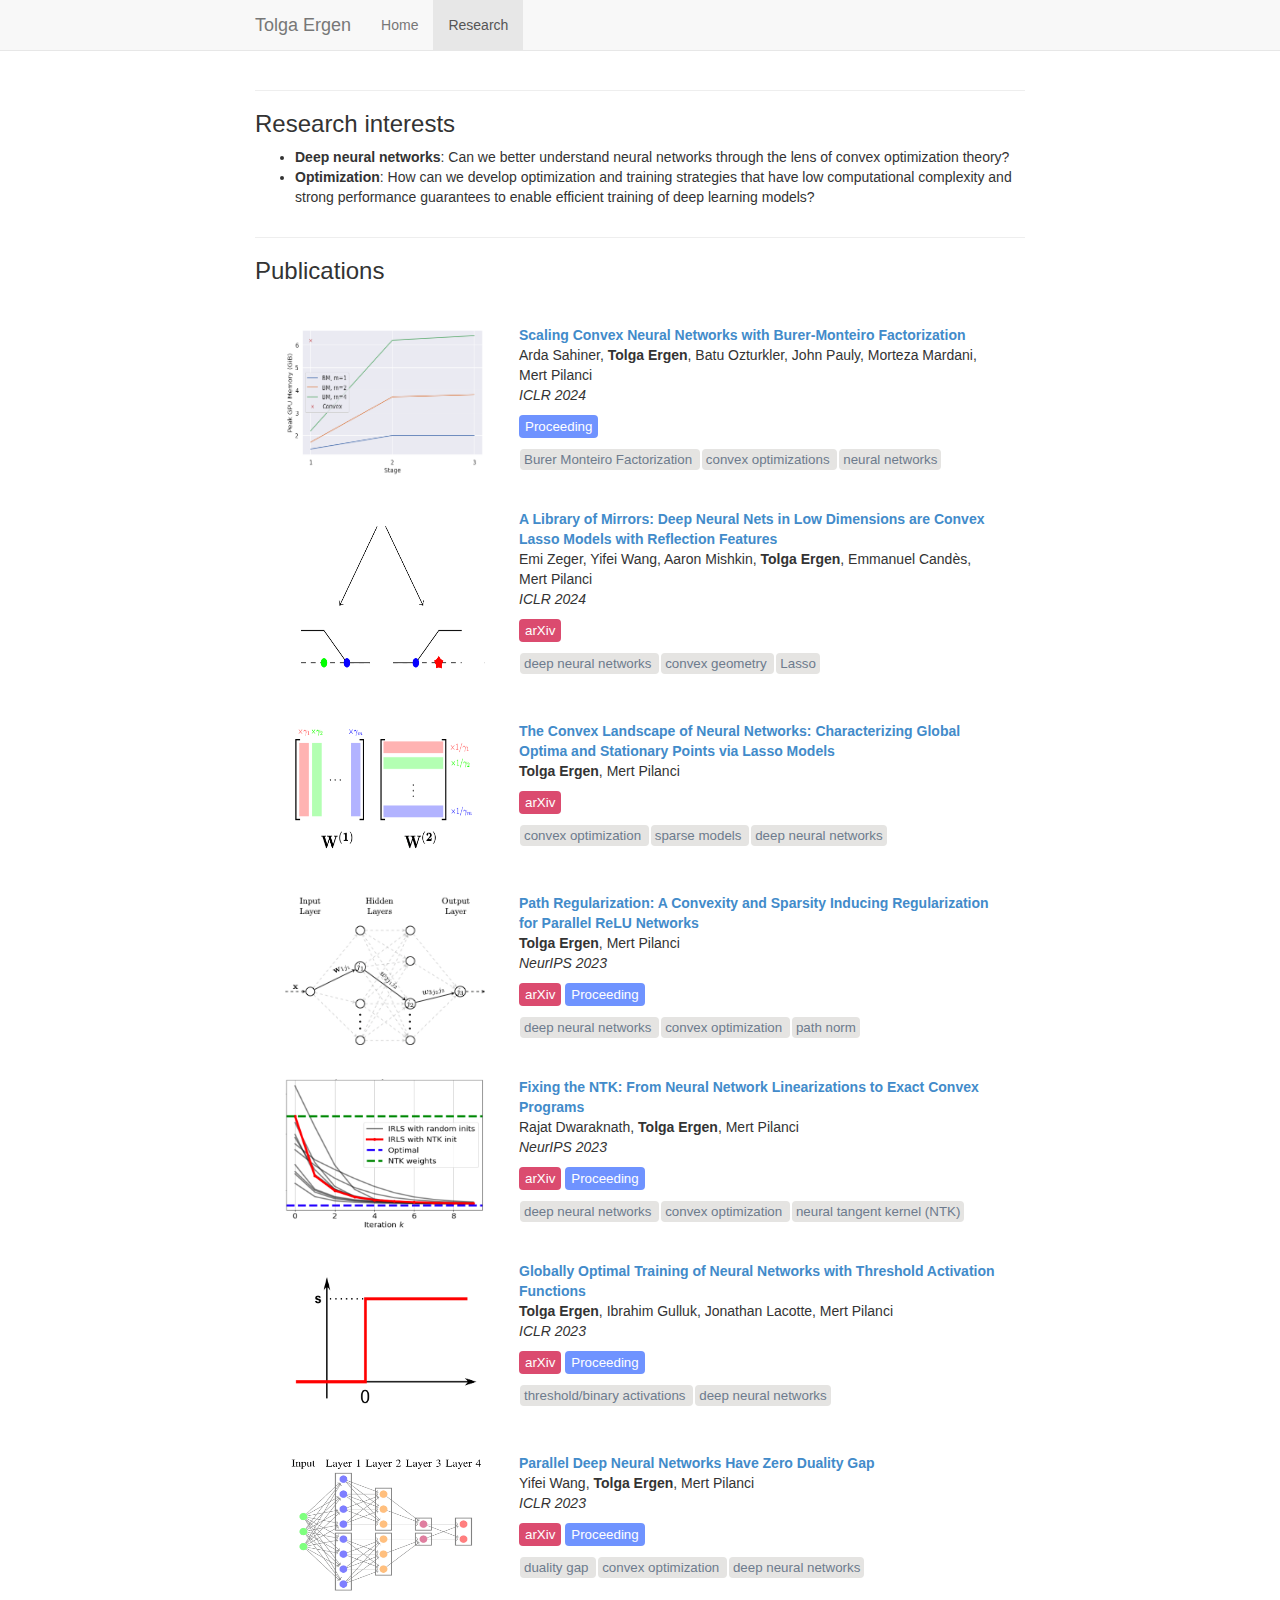
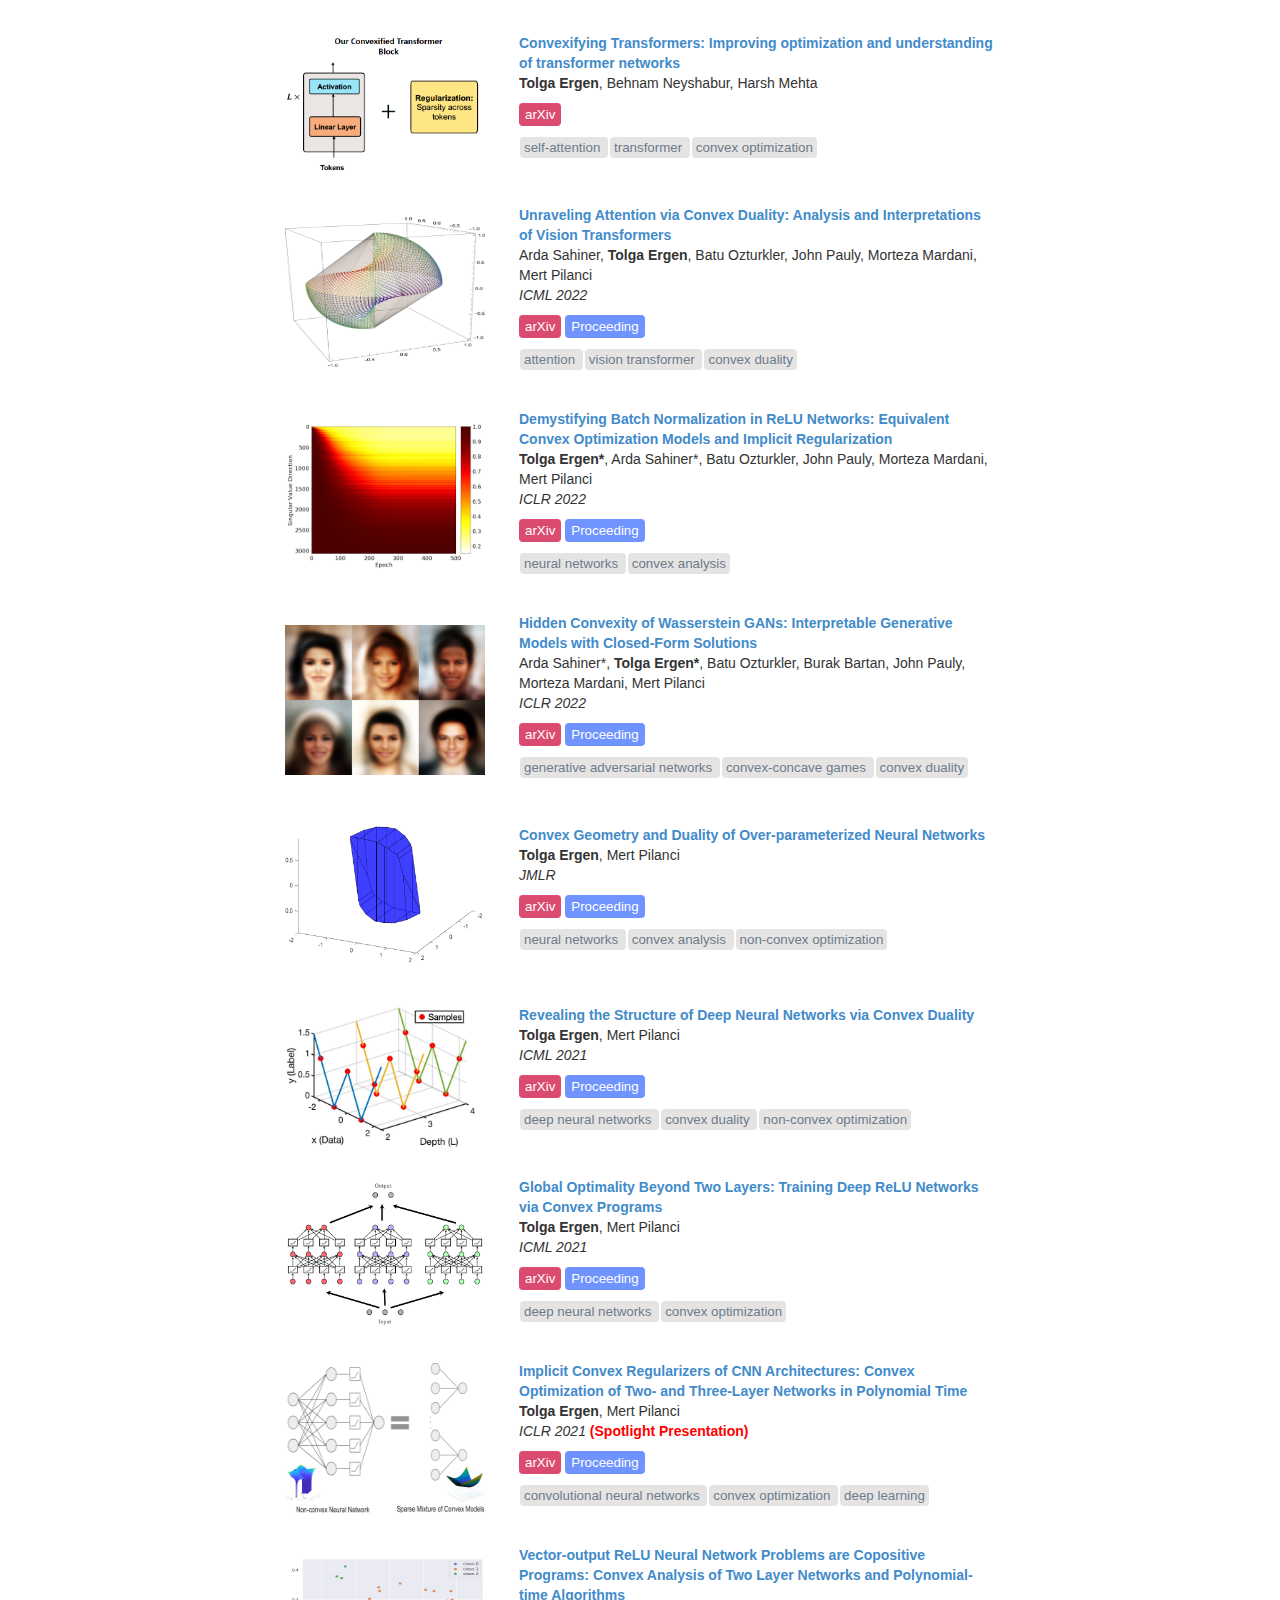
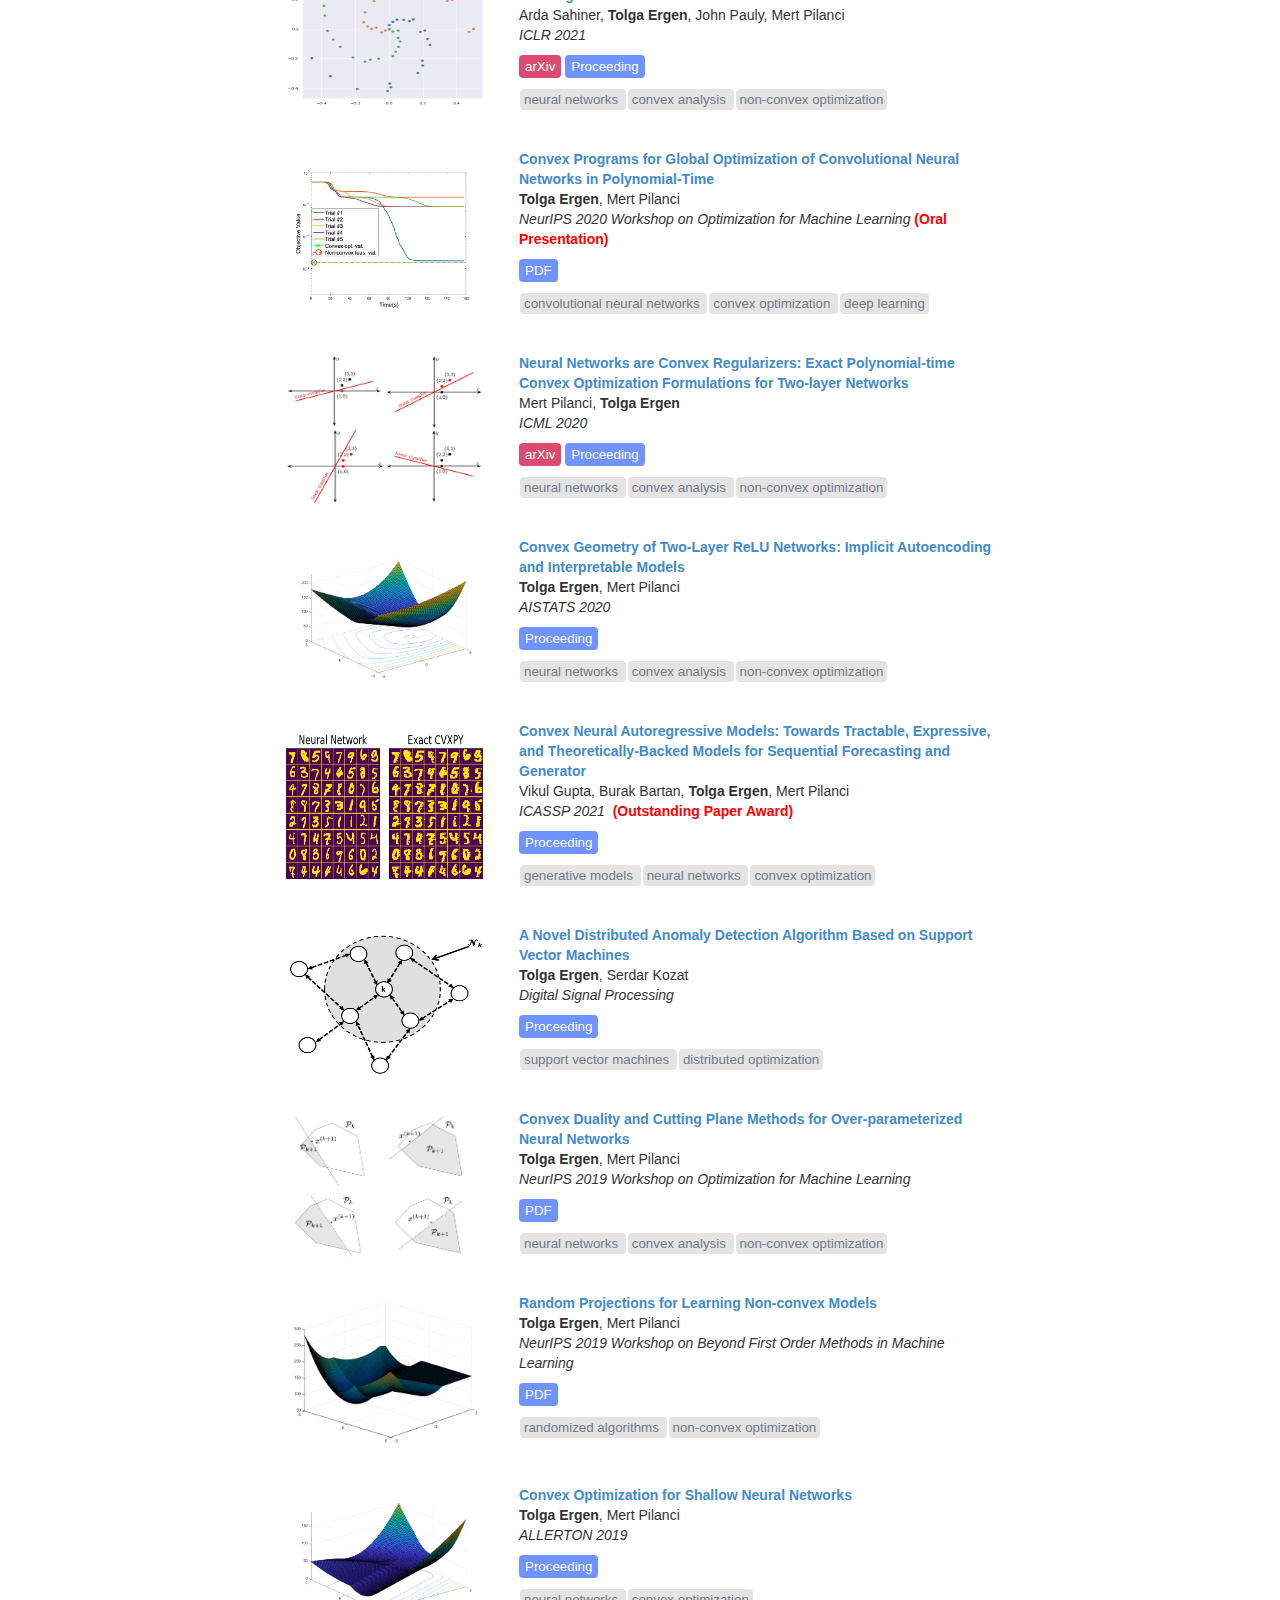
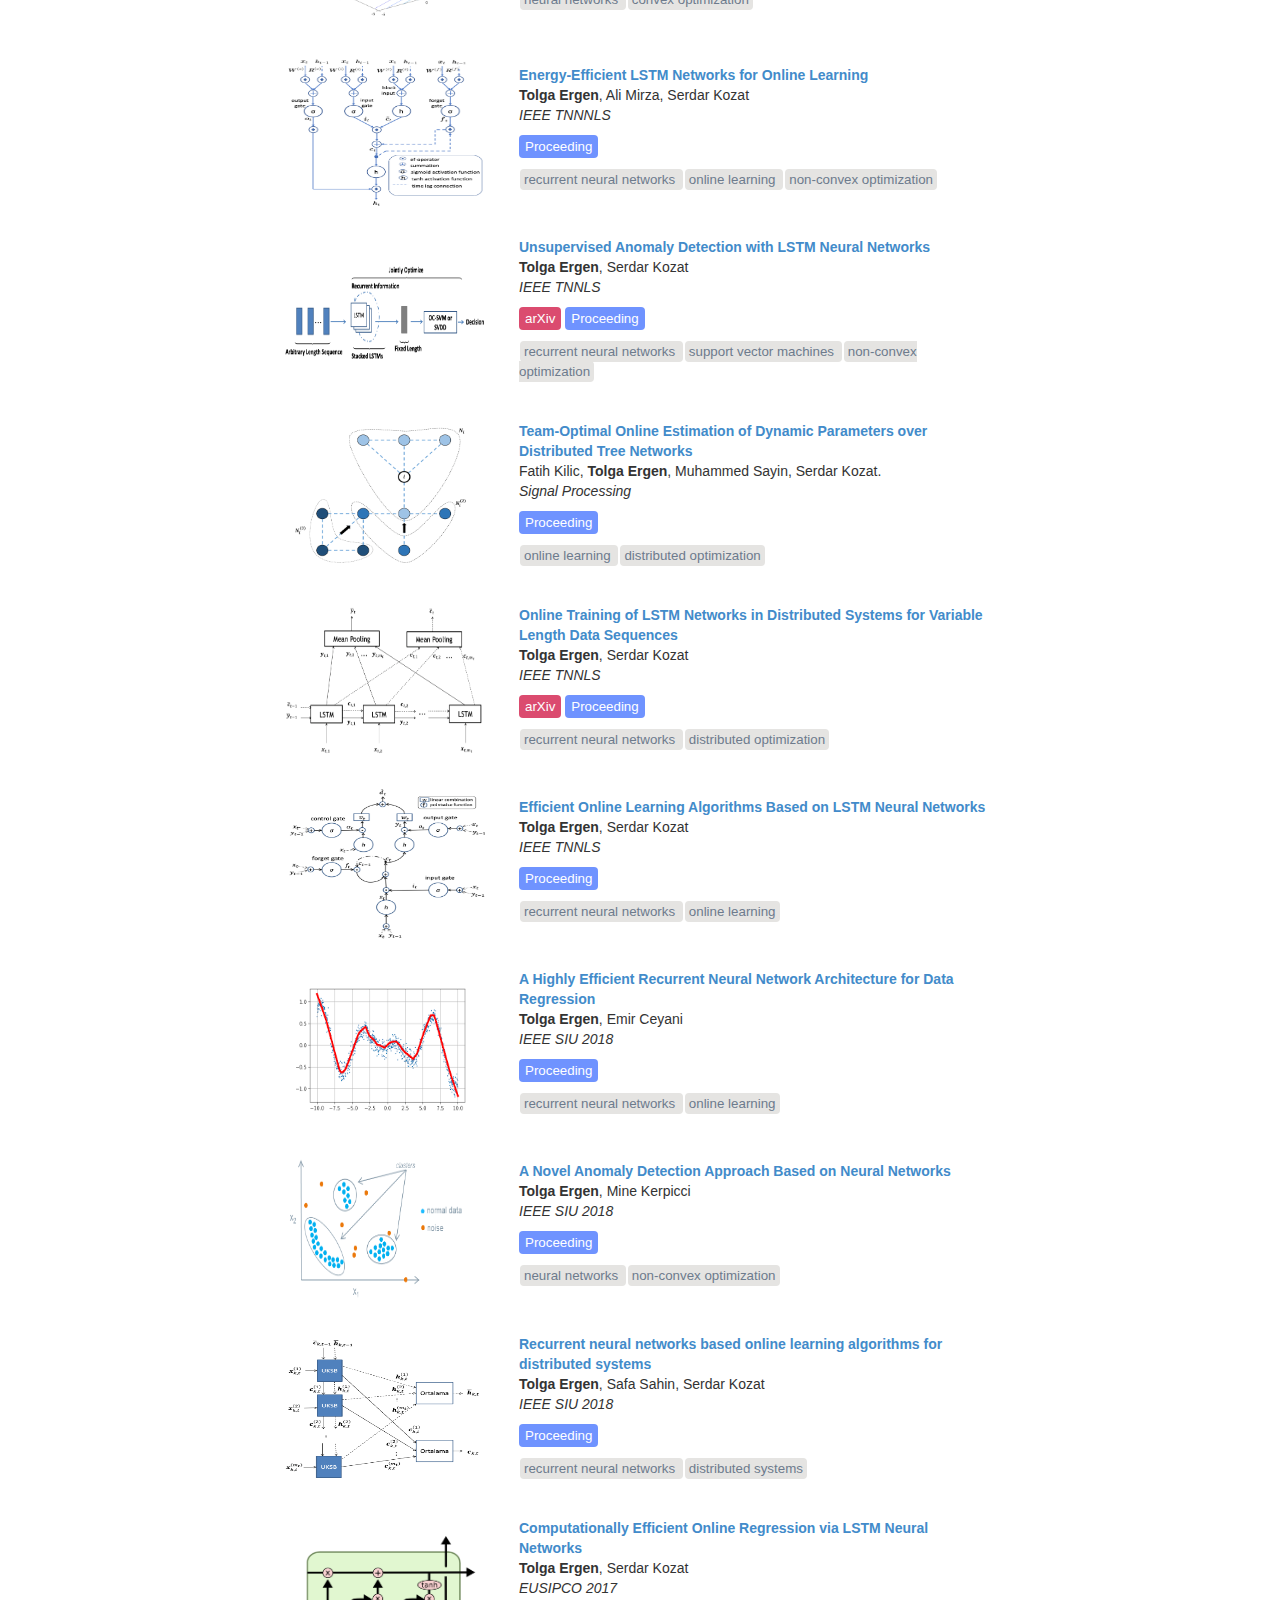
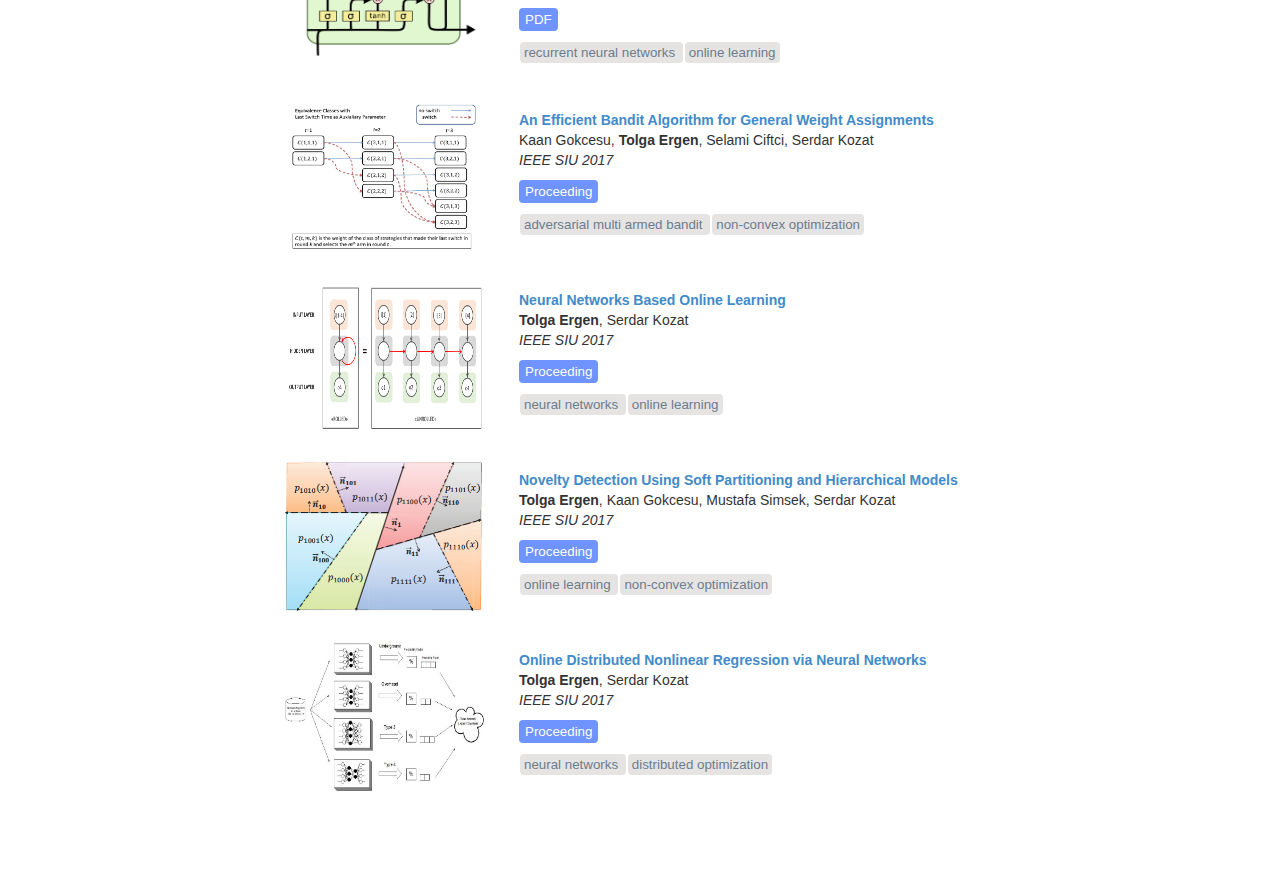
==== commit cf1c62a6: "Add files via upload" ====
--- a/research.html
+++ b/research.html
@@ -92,7 +92,7 @@
 </strong></papertitle></a><br>
  Emi Zeger, Yifei Wang, Aaron Mishkin, <strong>Tolga Ergen</strong>, Emmanuel Candès, Mert Pilanci<br/> 
                           <em>ICLR 2024 </em>&nbsp; <br> </p>
-        <a class="link link_pdf" rel="external" href="https://arxiv.org/abs/2403.01046">Proceeding</a>                        
+        <a class="link link_arxiv" rel="external" href="https://arxiv.org/abs/2403.01046">arXiv</a>                        
            </p>
       
               </p>
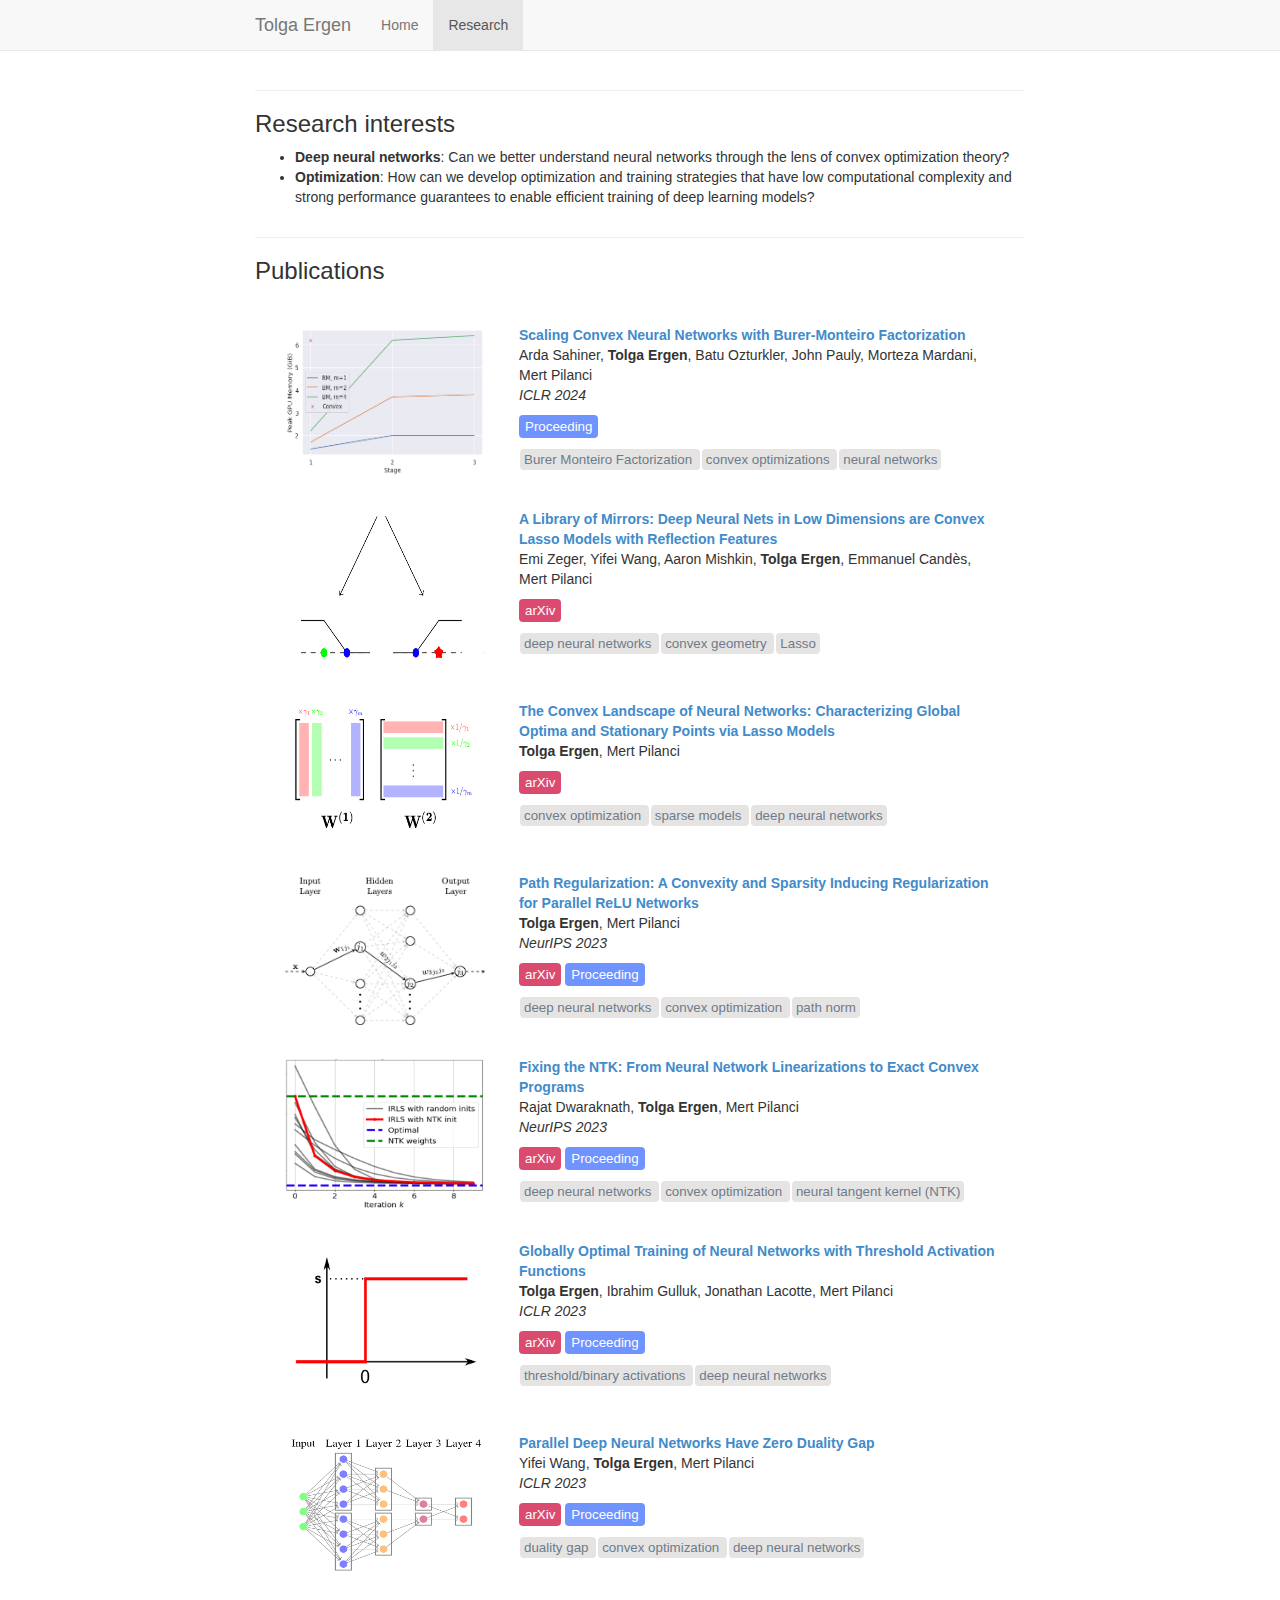
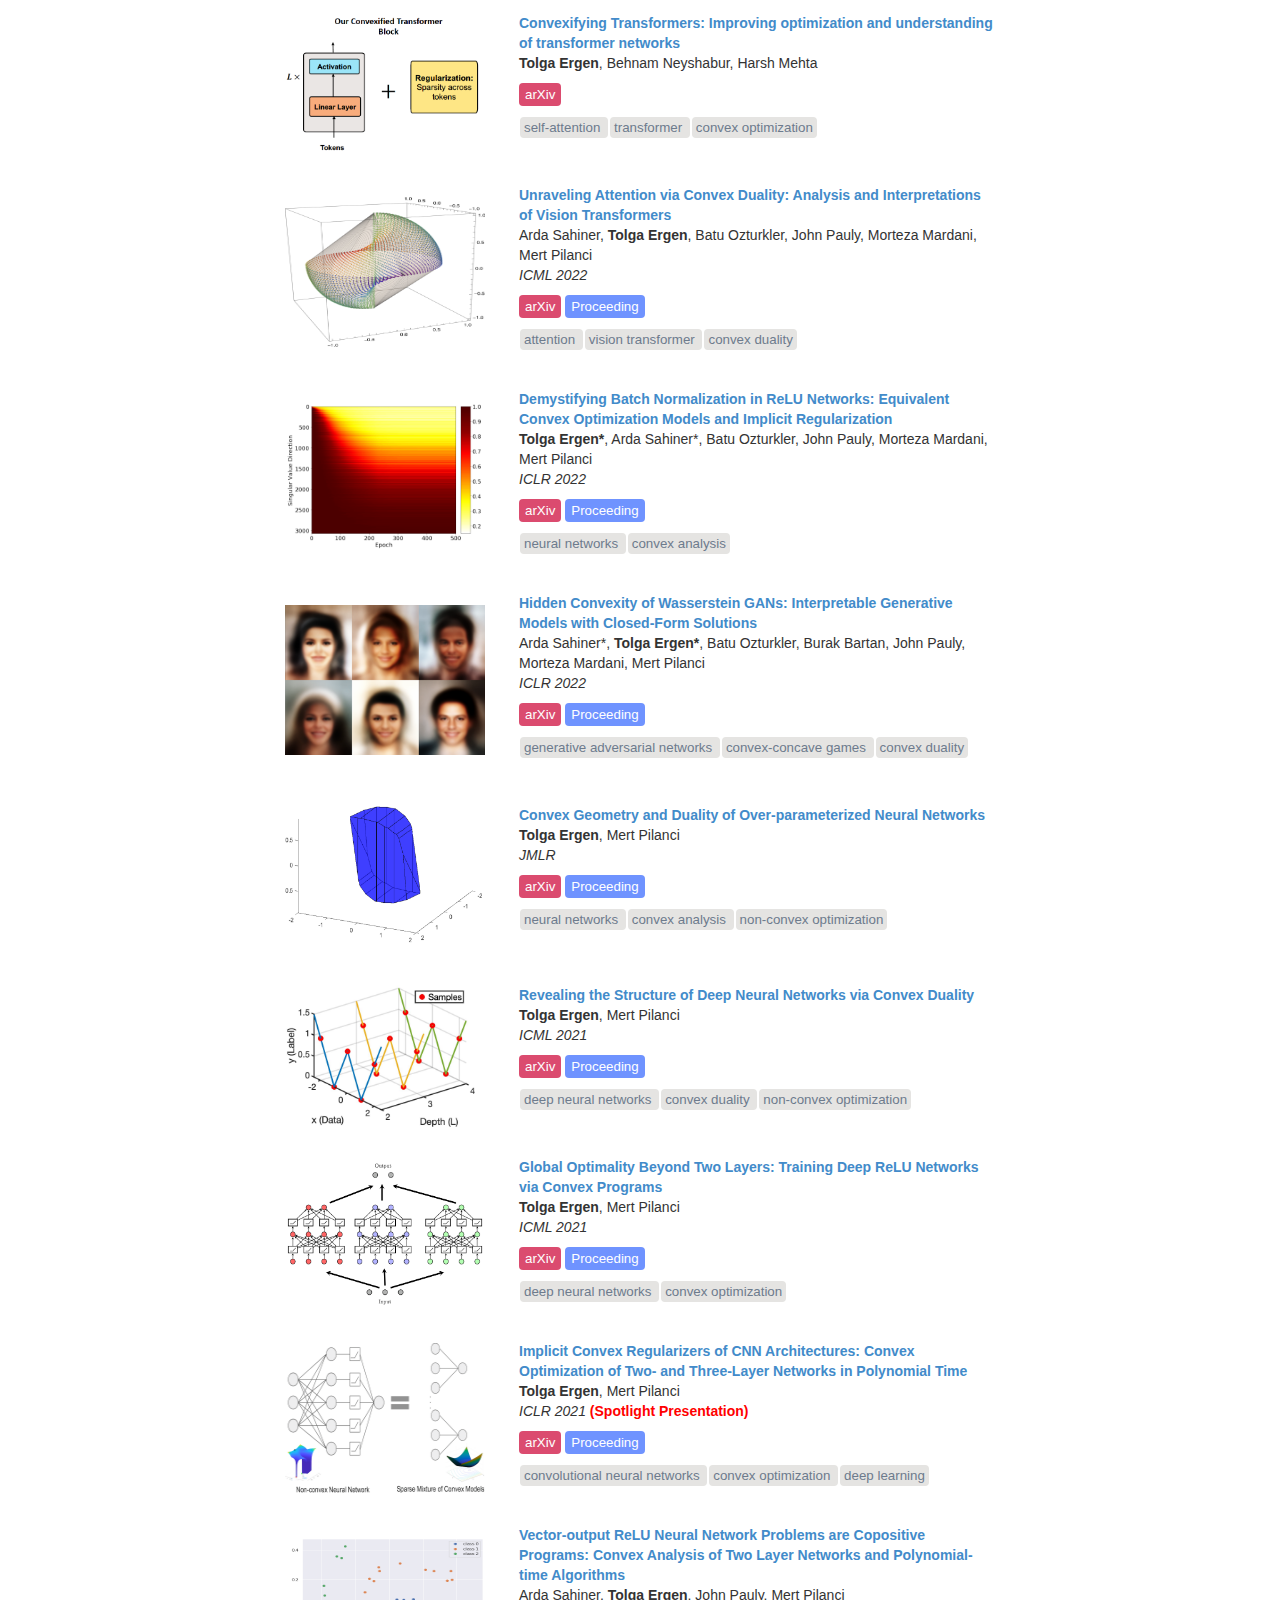
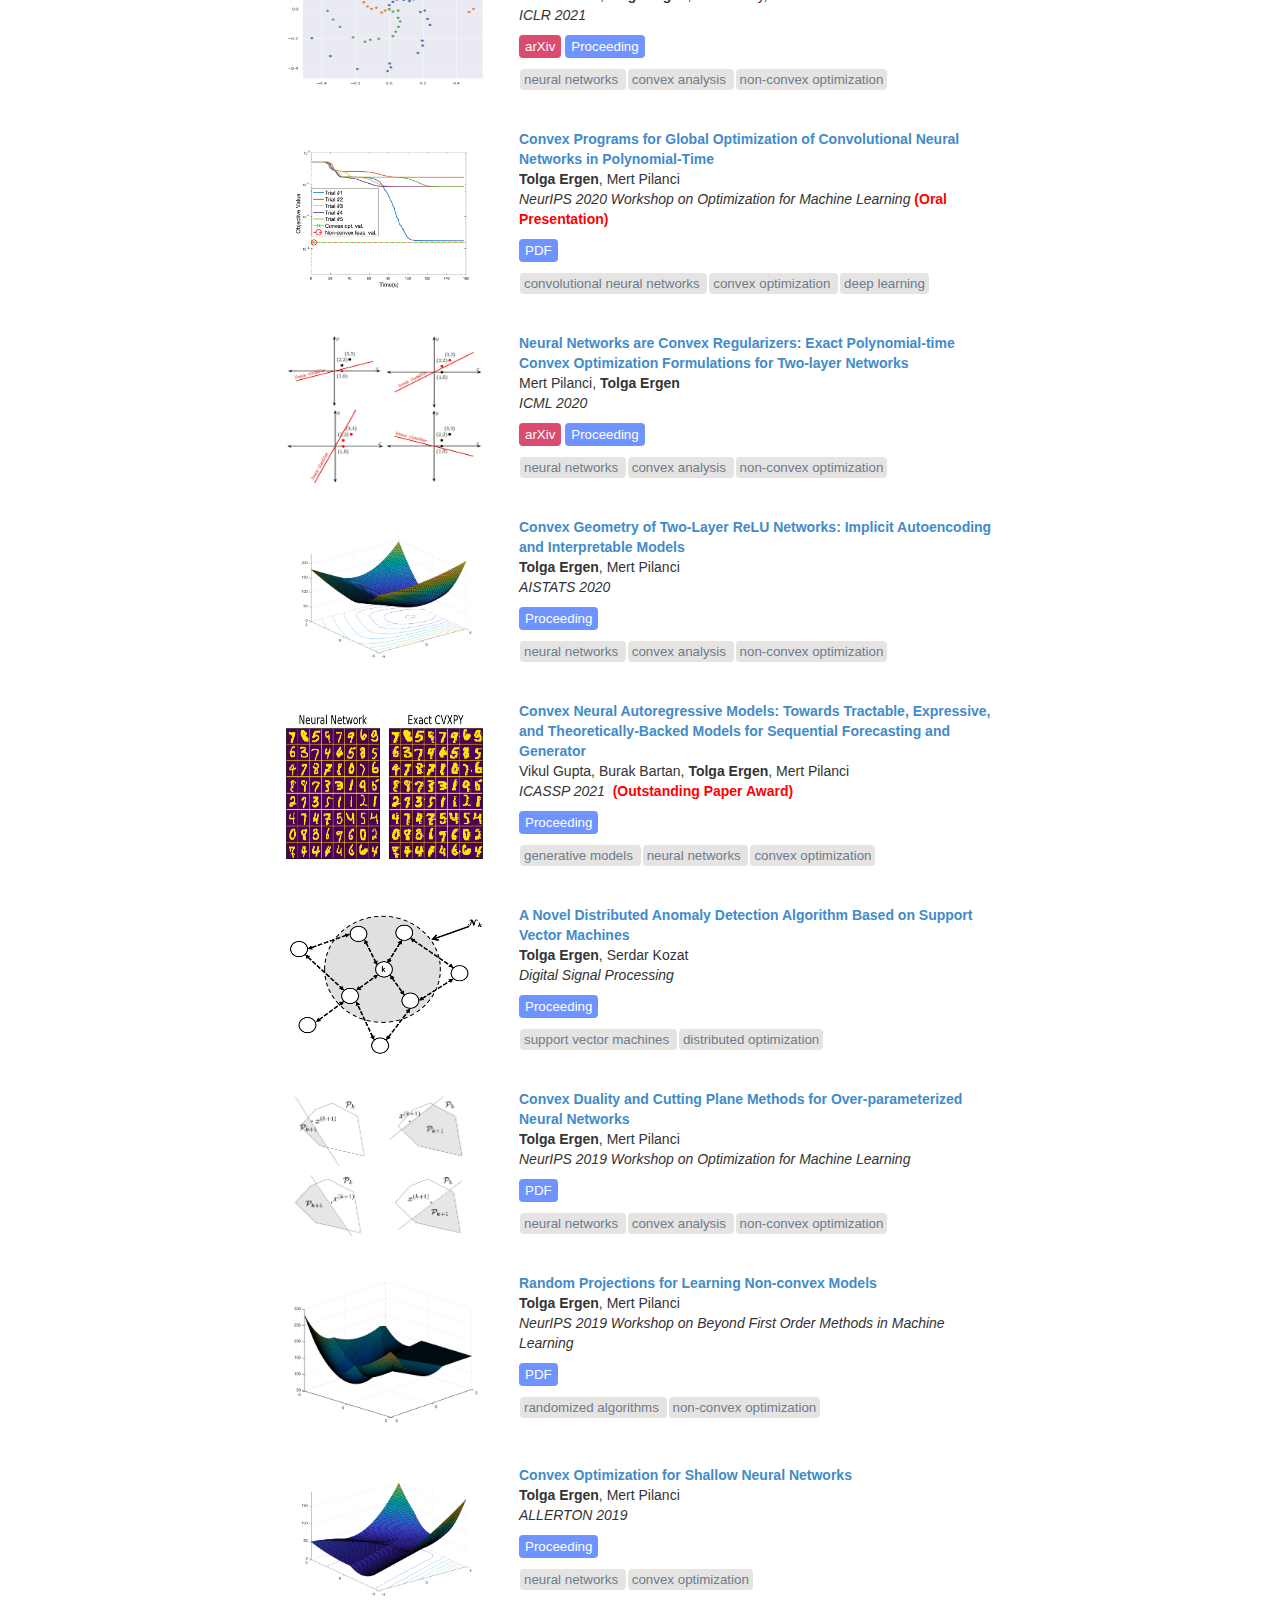
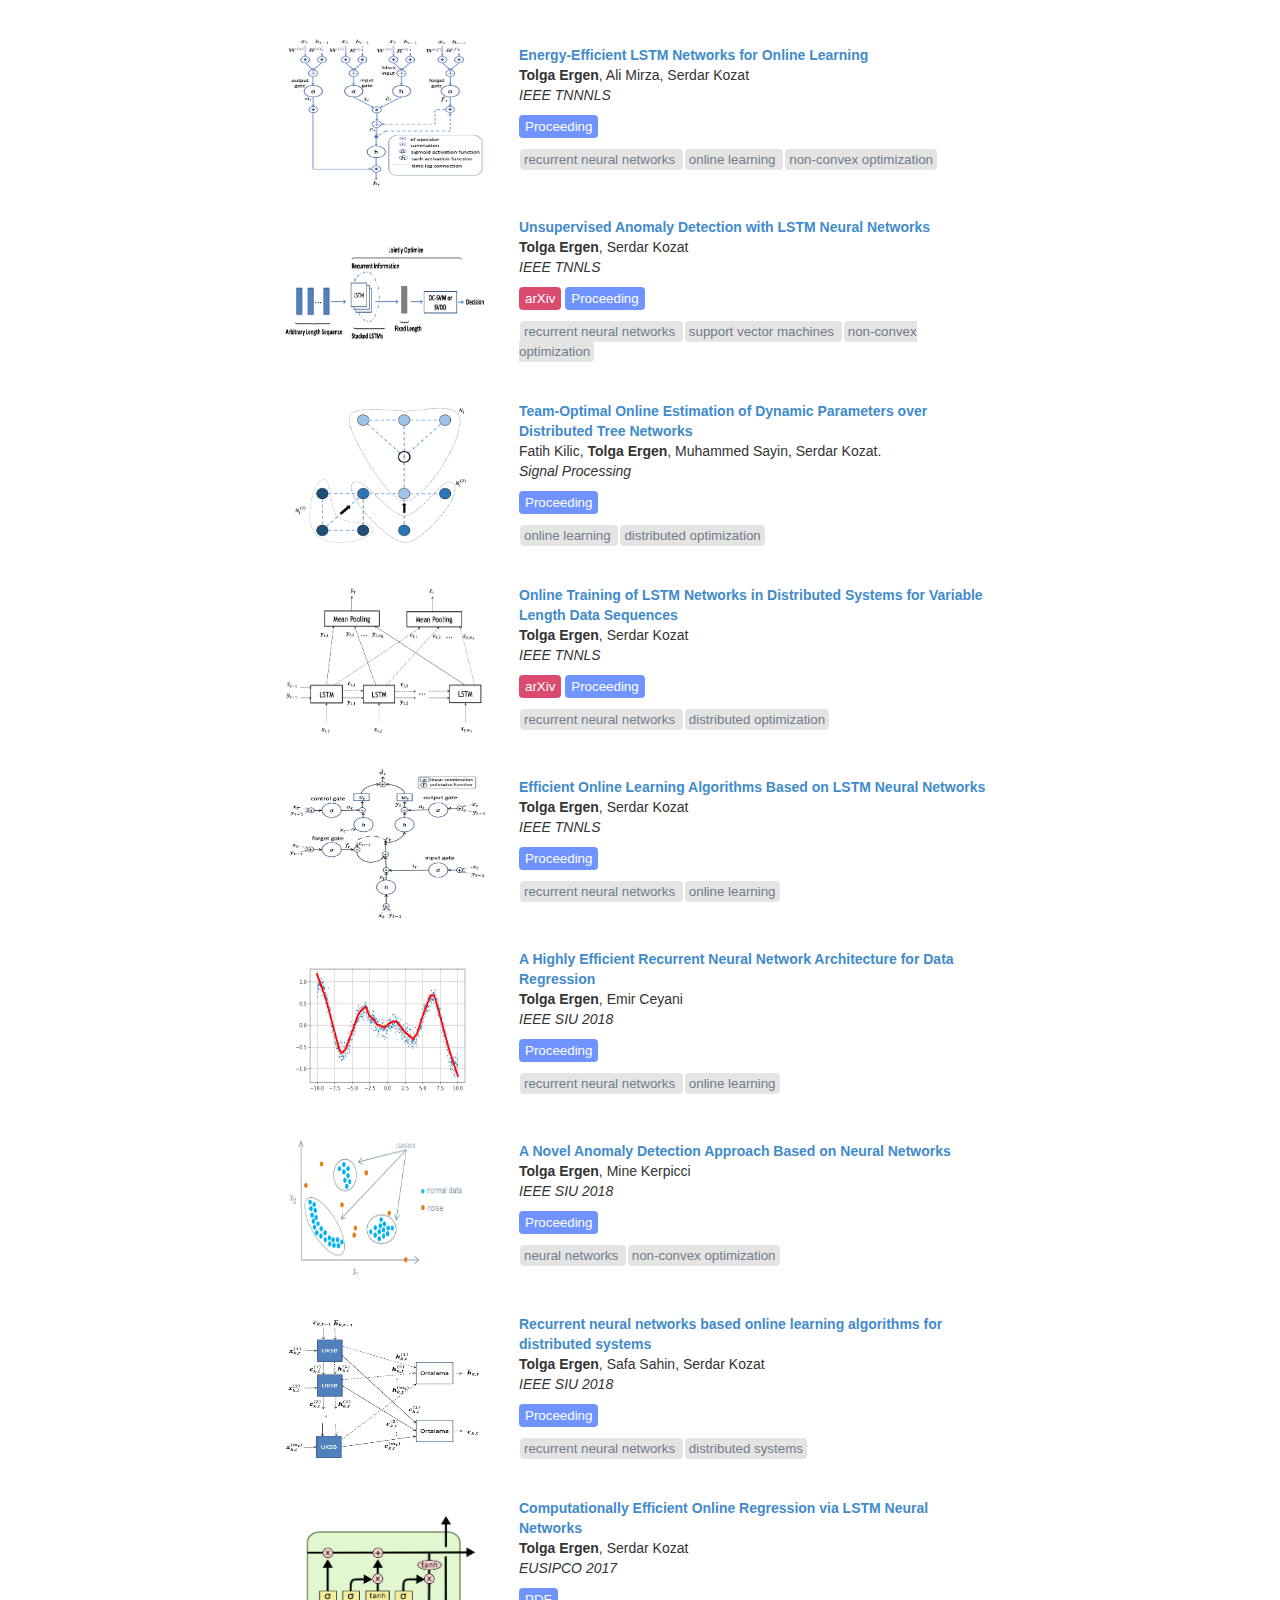
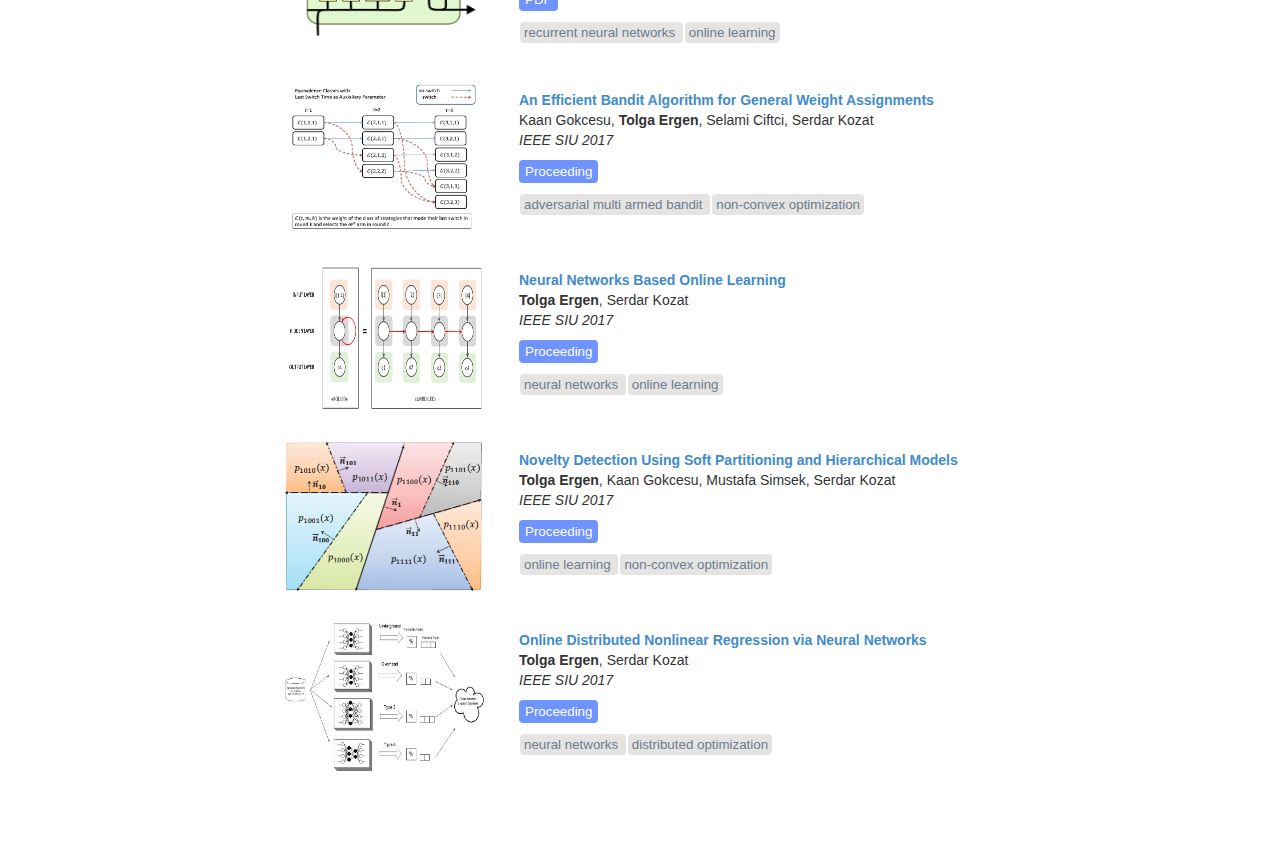
==== commit af685f87: "Add files via upload" ====
--- a/research.html
+++ b/research.html
@@ -90,8 +90,7 @@
       <p><a href="https://arxiv.org/abs/2403.01046">
         <papertitle><strong>A Library of Mirrors: Deep Neural Nets in Low Dimensions are Convex Lasso Models with Reflection Features
 </strong></papertitle></a><br>
- Emi Zeger, Yifei Wang, Aaron Mishkin, <strong>Tolga Ergen</strong>, Emmanuel Candès, Mert Pilanci<br/> 
-                          <em>ICLR 2024 </em>&nbsp; <br> </p>
+ Emi Zeger, Yifei Wang, Aaron Mishkin, <strong>Tolga Ergen</strong>, Emmanuel Candès, Mert Pilanci<br/> </p> 
         <a class="link link_arxiv" rel="external" href="https://arxiv.org/abs/2403.01046">arXiv</a>                        
            </p>
       
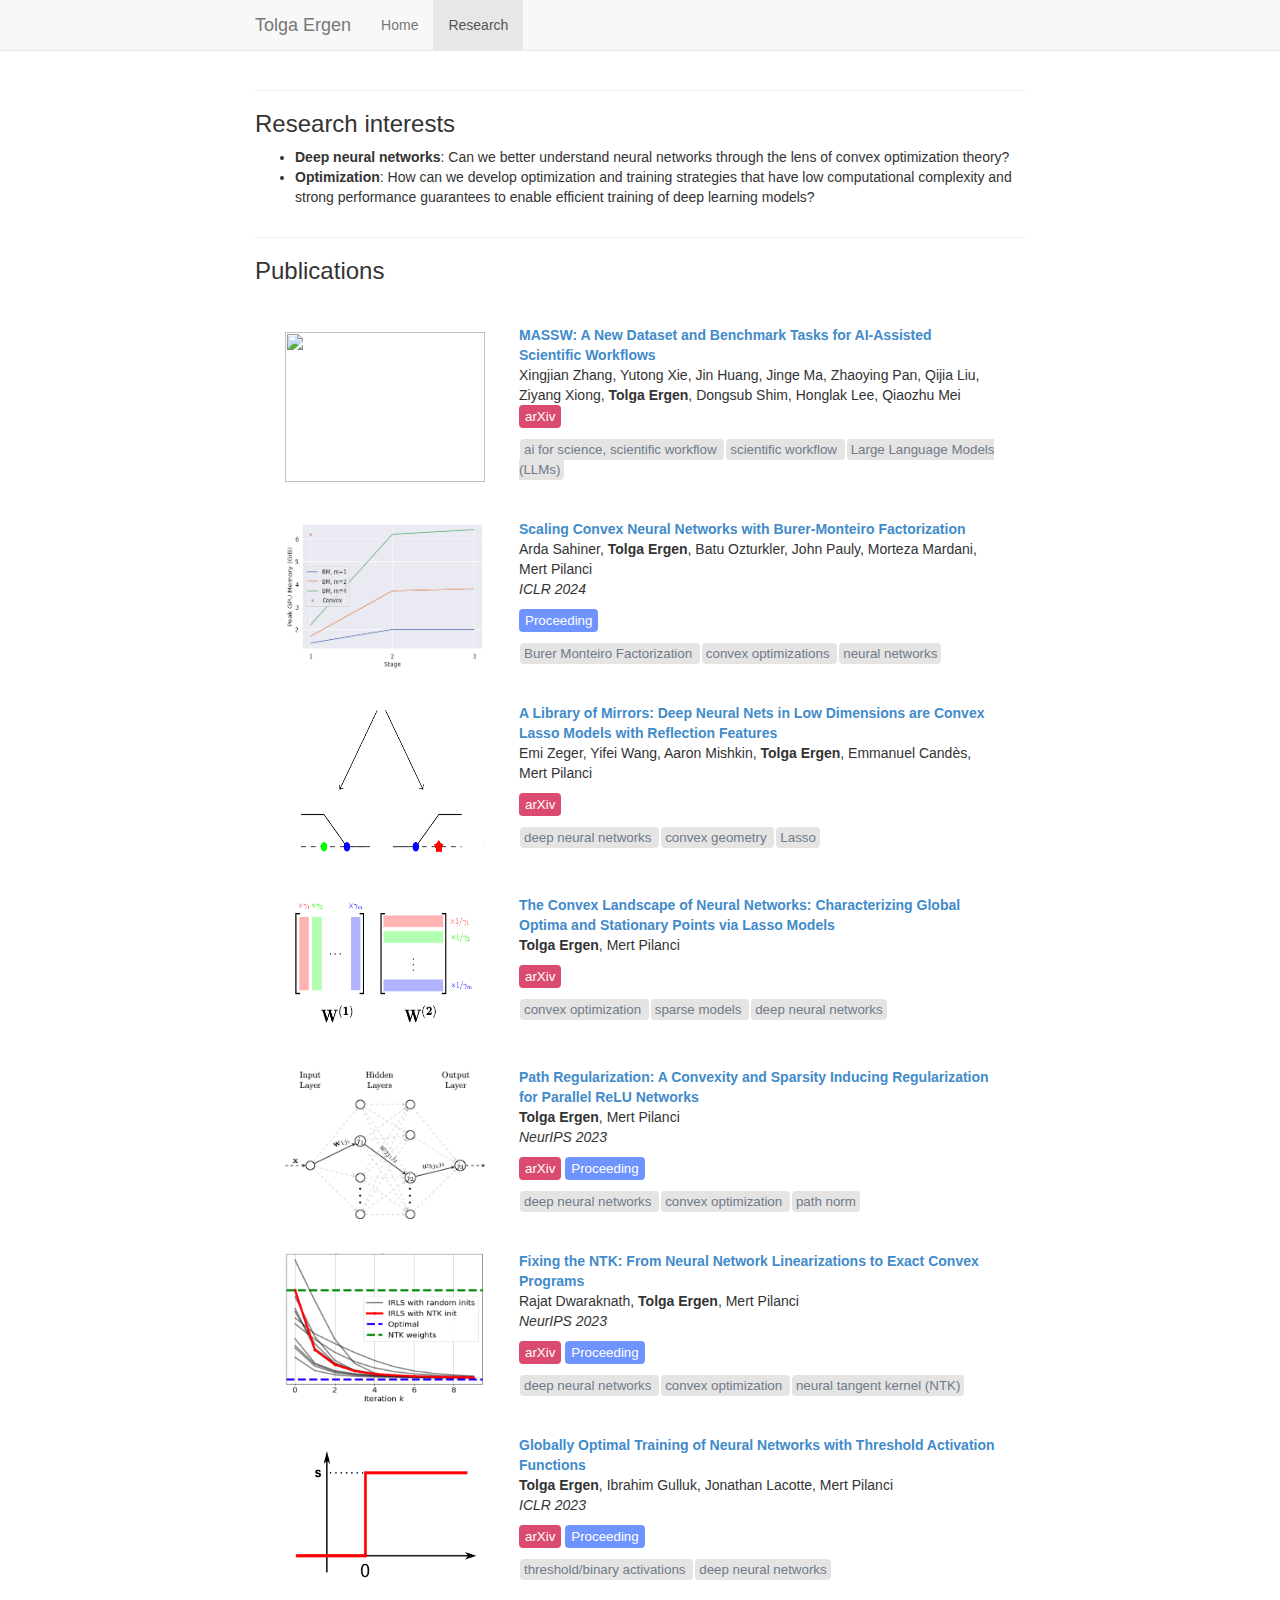
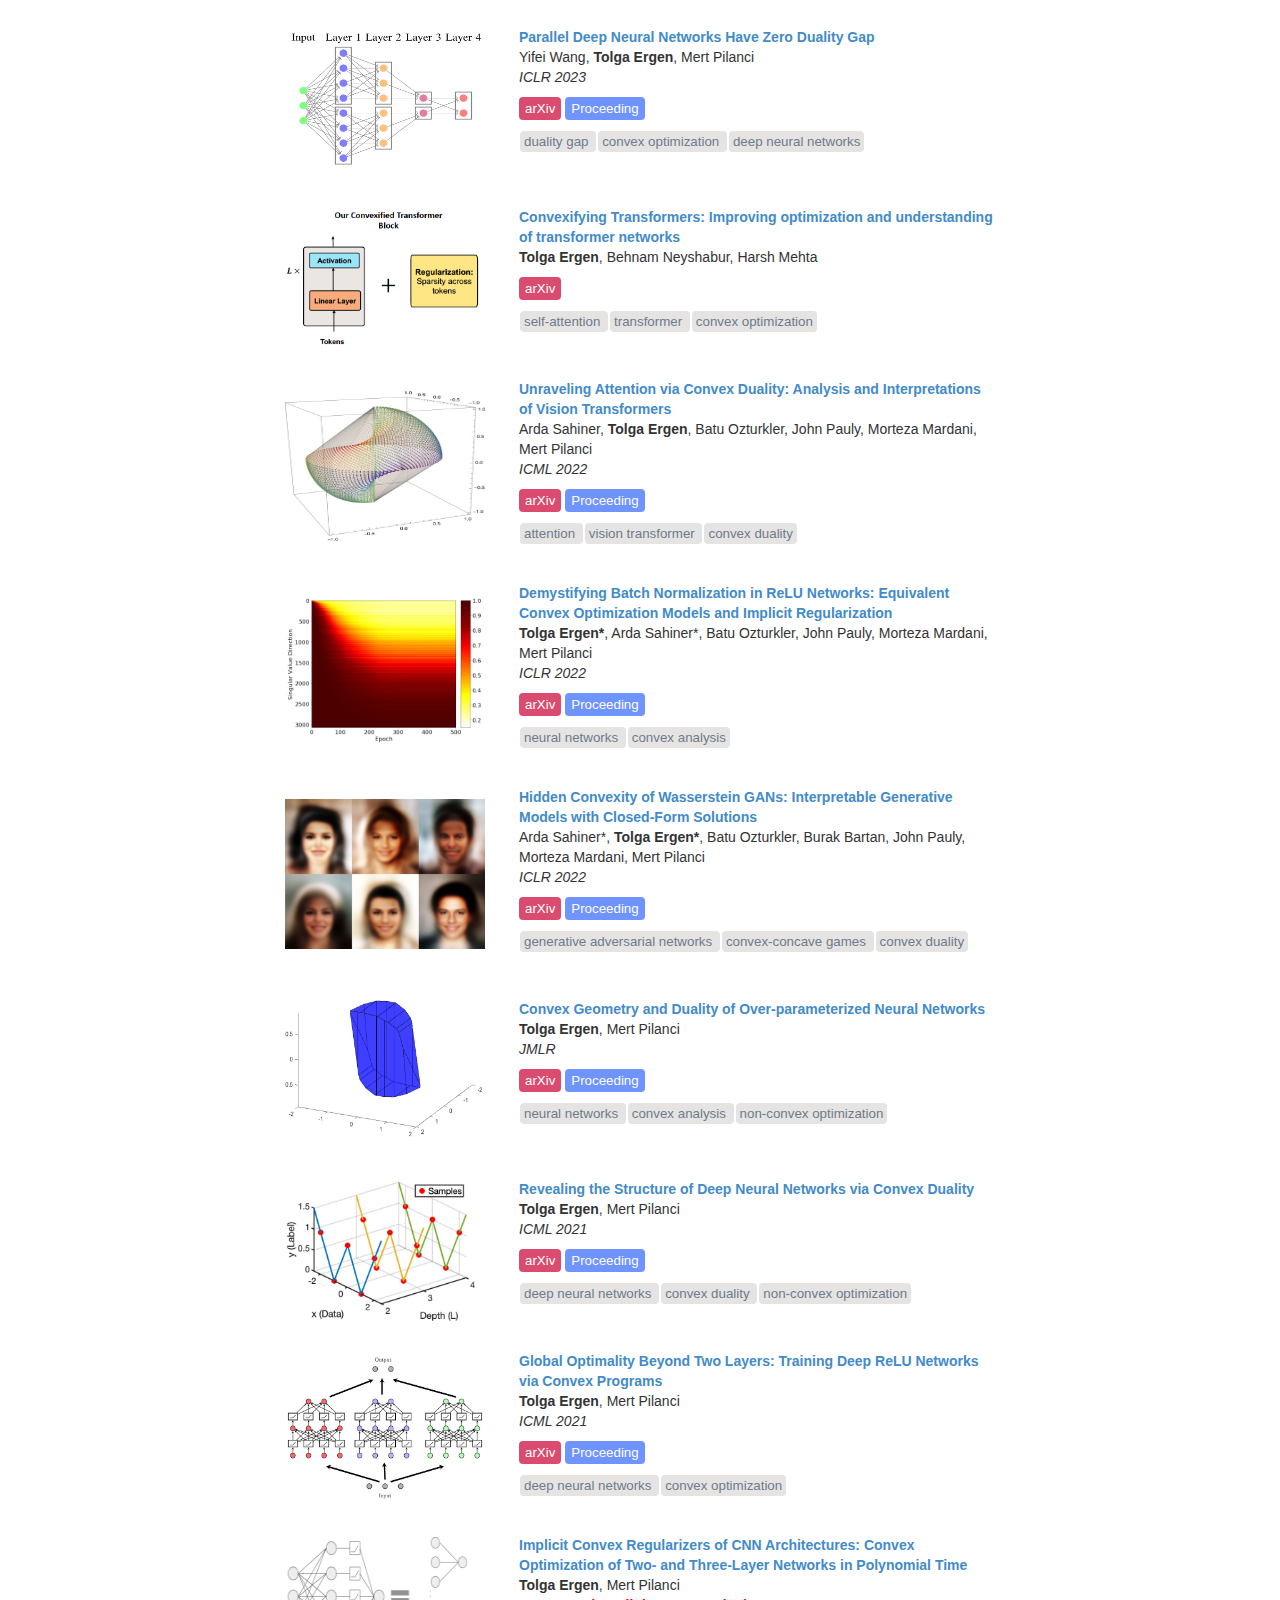
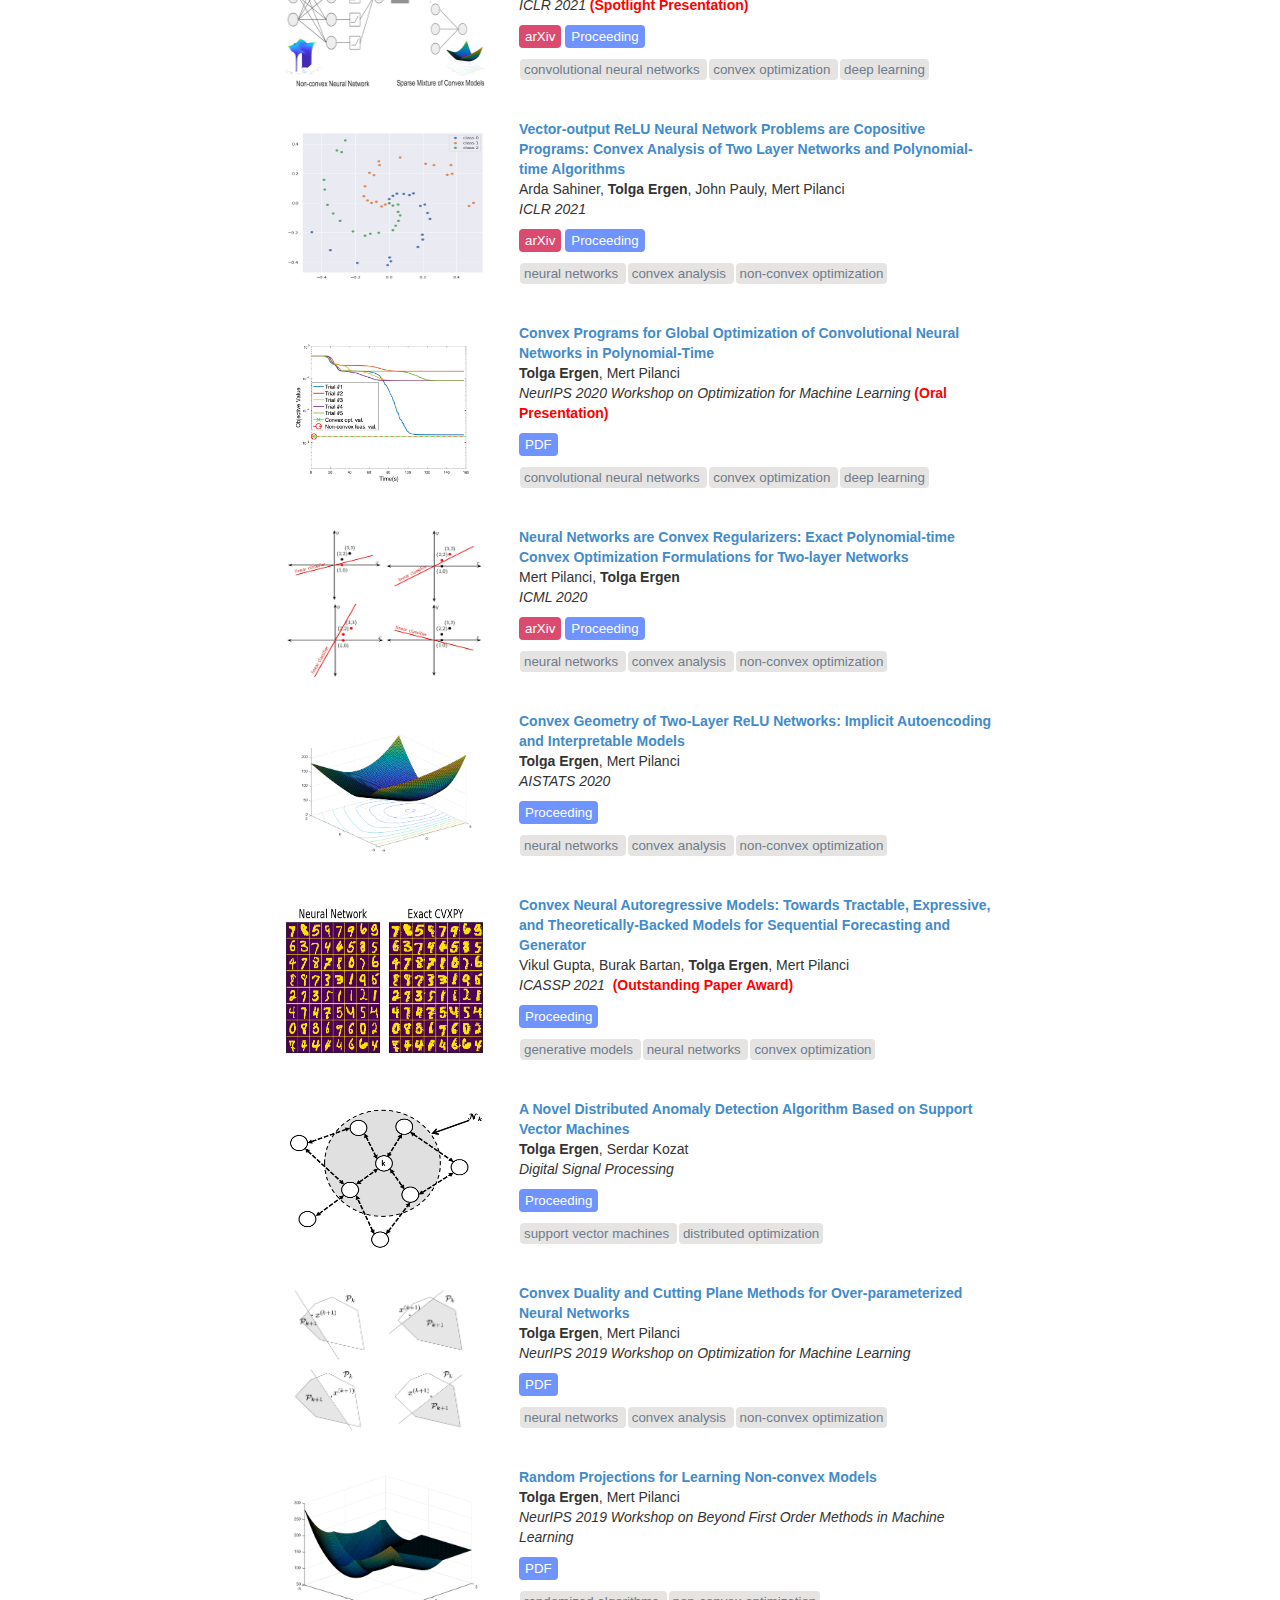
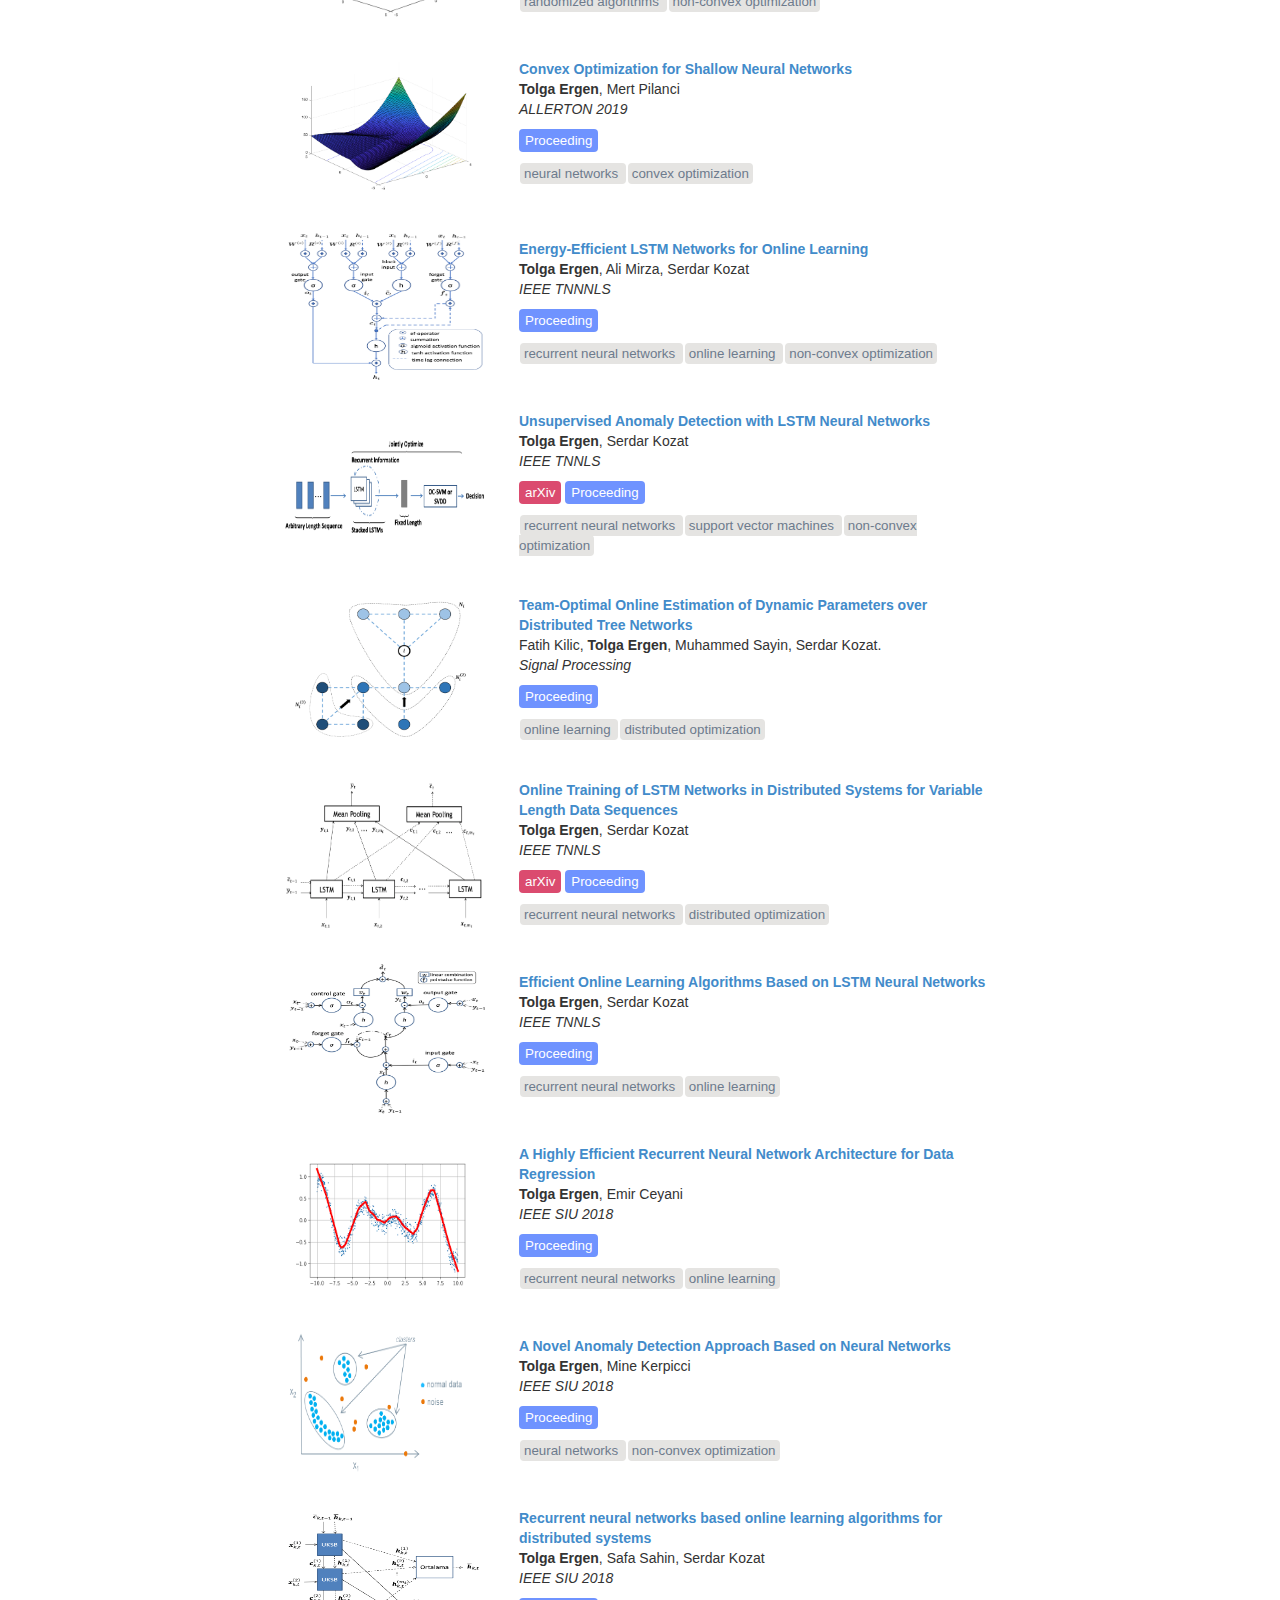
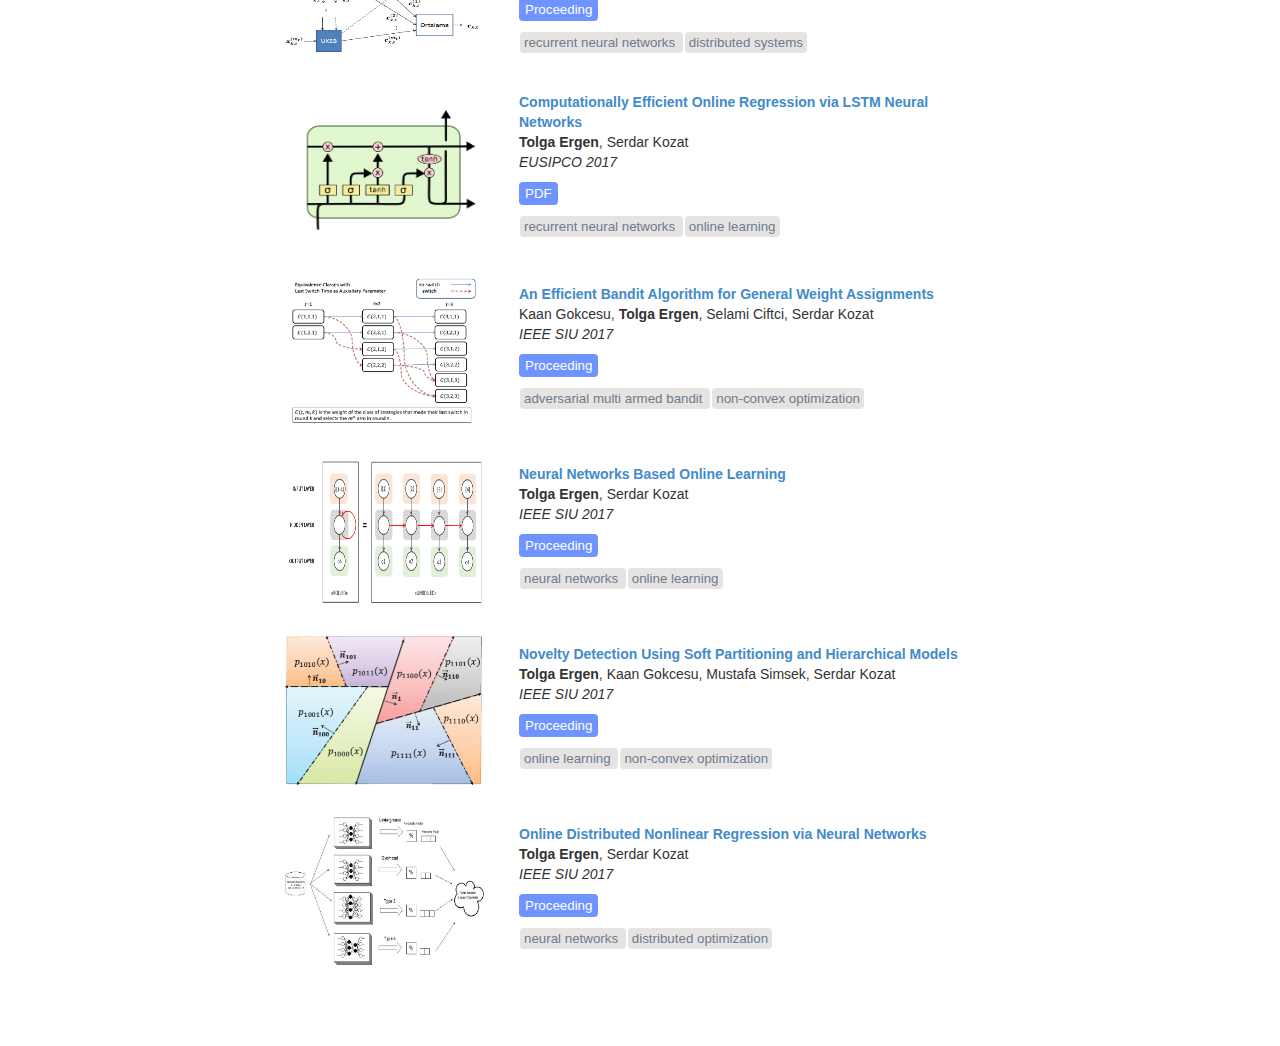
==== commit 9d41bee5: "Add files via upload" ====
--- a/research.html
+++ b/research.html
@@ -54,7 +54,31 @@
             </td>
           </tr>
         <table style="width:100%;border:10px;border-spacing:30px;border-collapse:separate;margin-right:auto;margin-left:auto;"><tbody>
-  
+ 
+
+<tr>
+          <td width="25%">
+            <div class="one">
+                <img src="images/massw.png" style="width:200px;height:150px;">
+            </div>                
+              </td>
+              <td valign="middle" width="75%">
+      <p><a href="https://arxiv.org/abs/2406.06357">
+        <papertitle><strong>MASSW: A New Dataset and Benchmark Tasks for AI-Assisted Scientific Workflows
+</strong></papertitle></a><br>
+ Xingjian Zhang, Yutong Xie, Jin Huang, Jinge Ma, Zhaoying Pan, Qijia Liu, Ziyang Xiong, <strong>Tolga Ergen</strong>, Dongsub Shim, Honglak Lee, Qiaozhu Mei<br/> 
+        <a class="link link_arxiv" rel="external" href="https://arxiv.org/abs/2406.06357">arXiv</a>                        
+           </p>
+      
+              </p>
+     <p>
+              <a class="keyword"> ai for science,  scientific workflow </a>
+              <a class="keyword"> scientific workflow </a>
+              <a class="keyword"> Large Language Models (LLMs) </a>
+                </p>
+              </td>
+            </tr>
+
 <tr>
           <td width="25%">
             <div class="one">
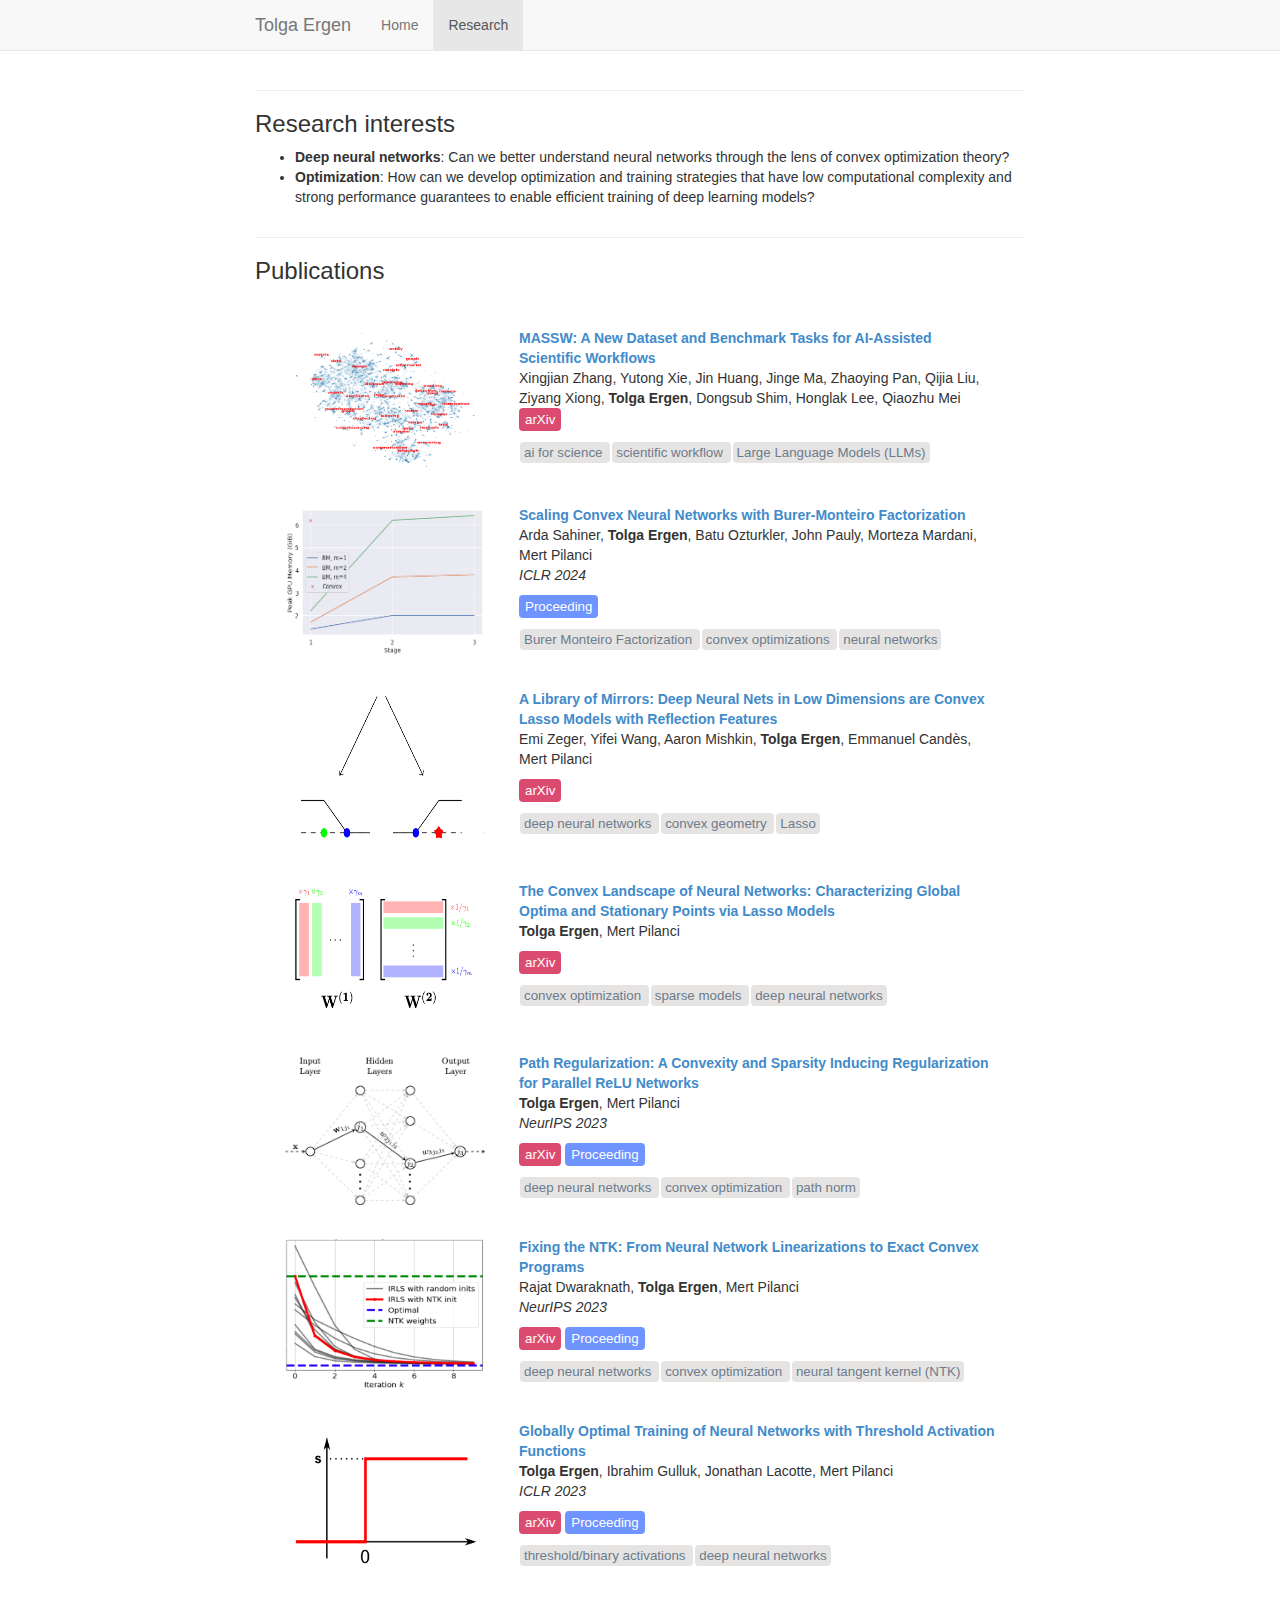
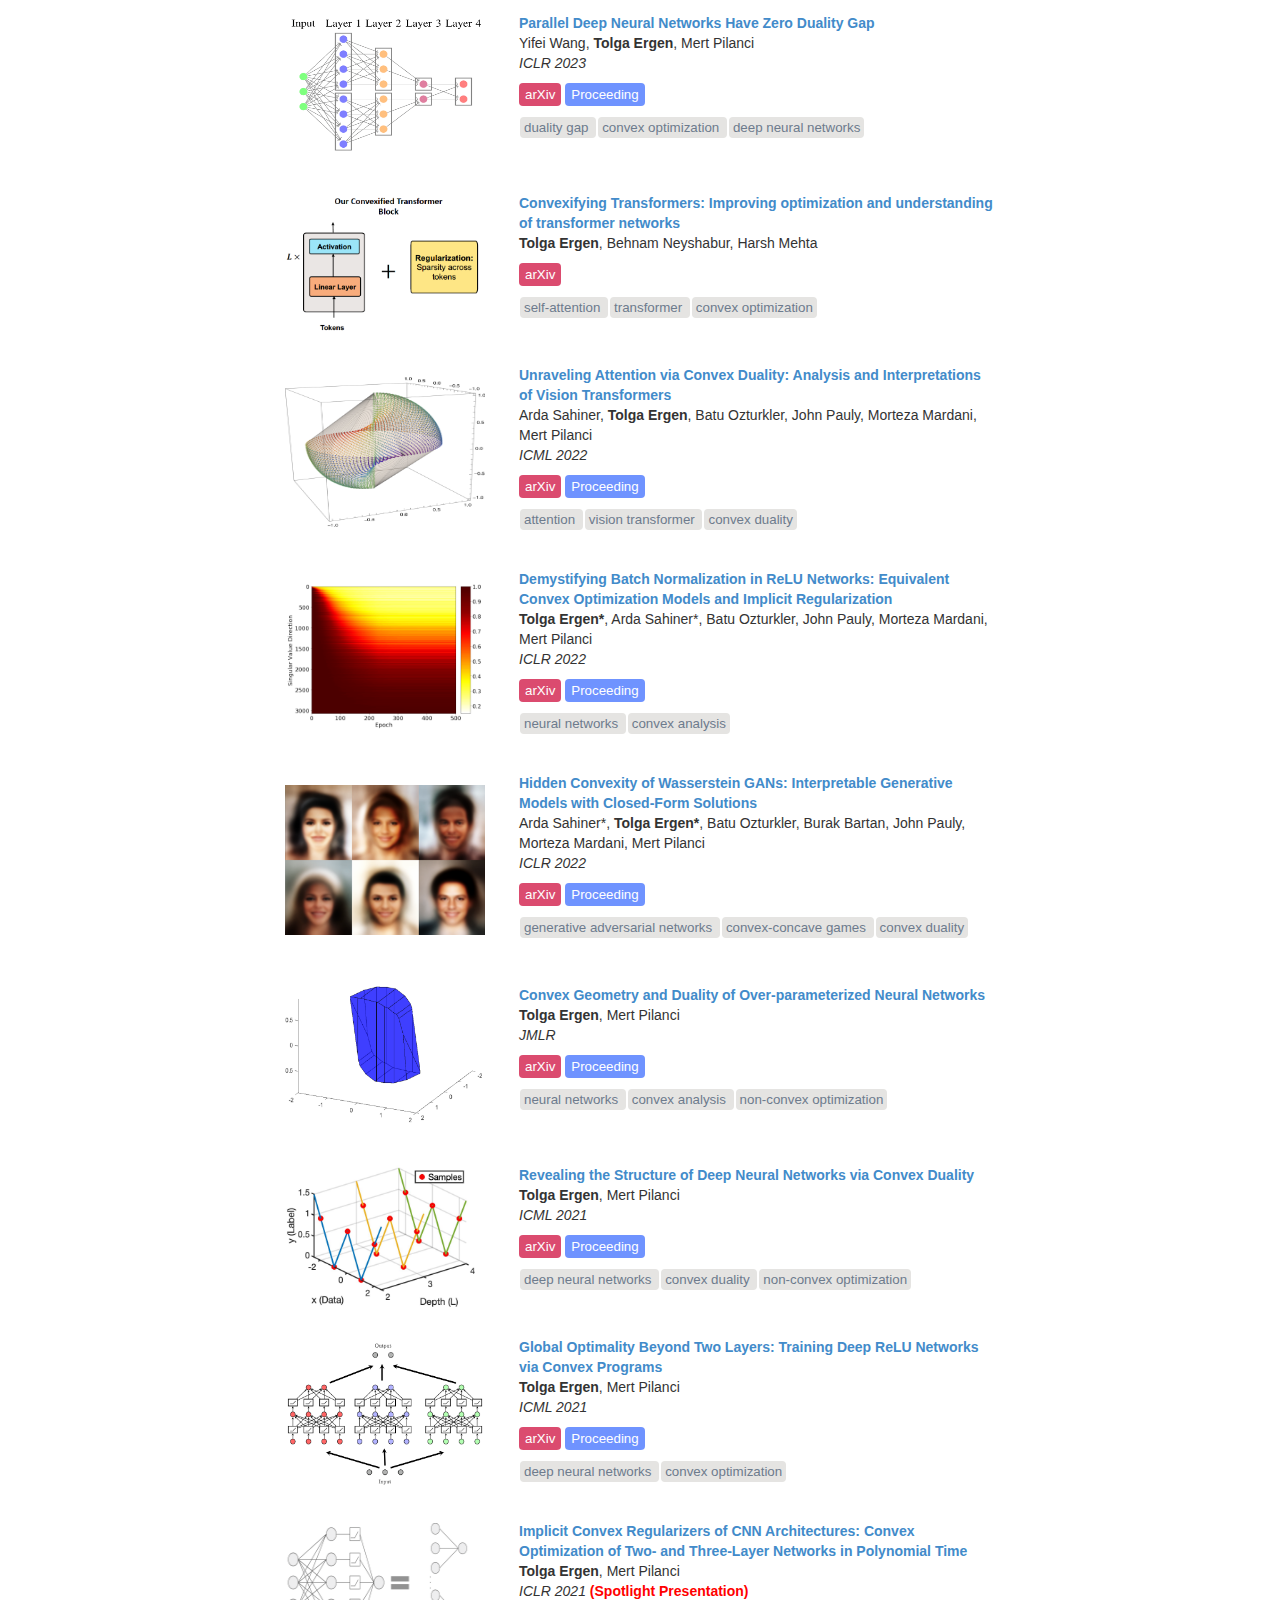
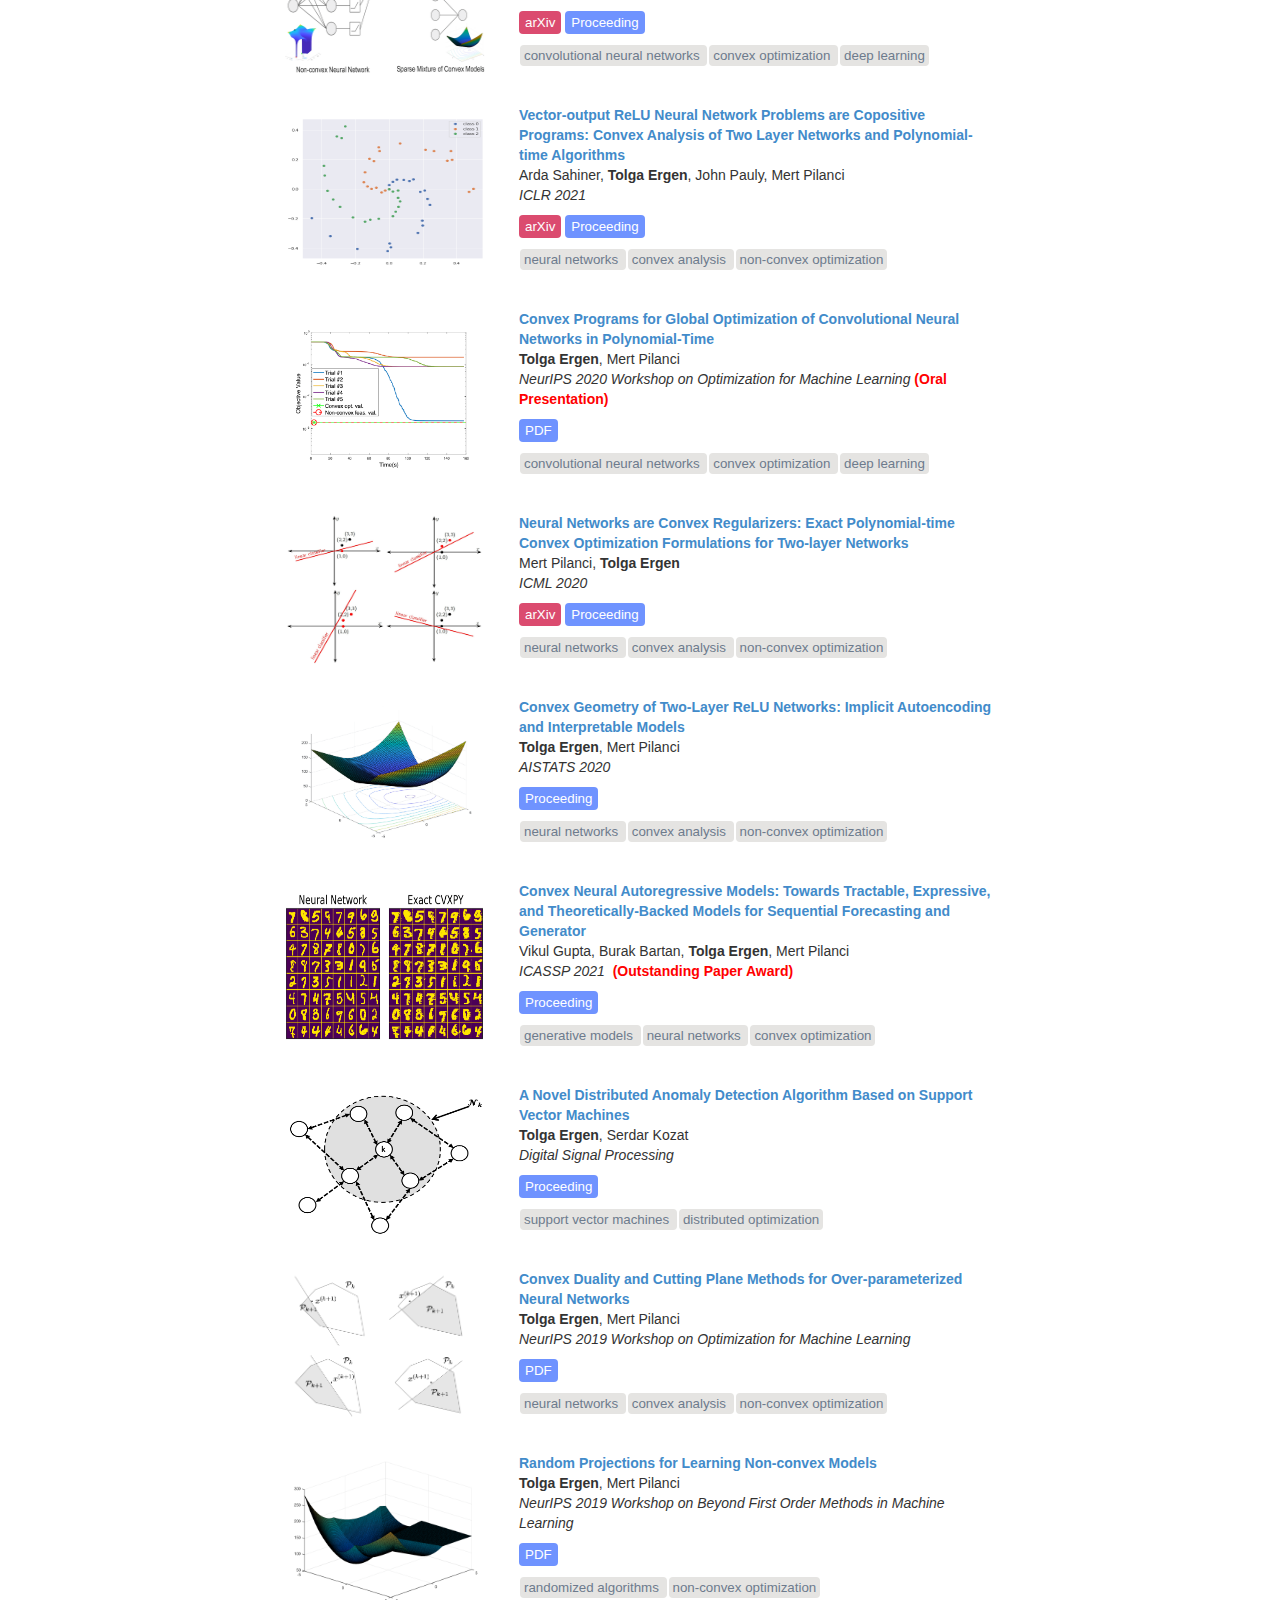
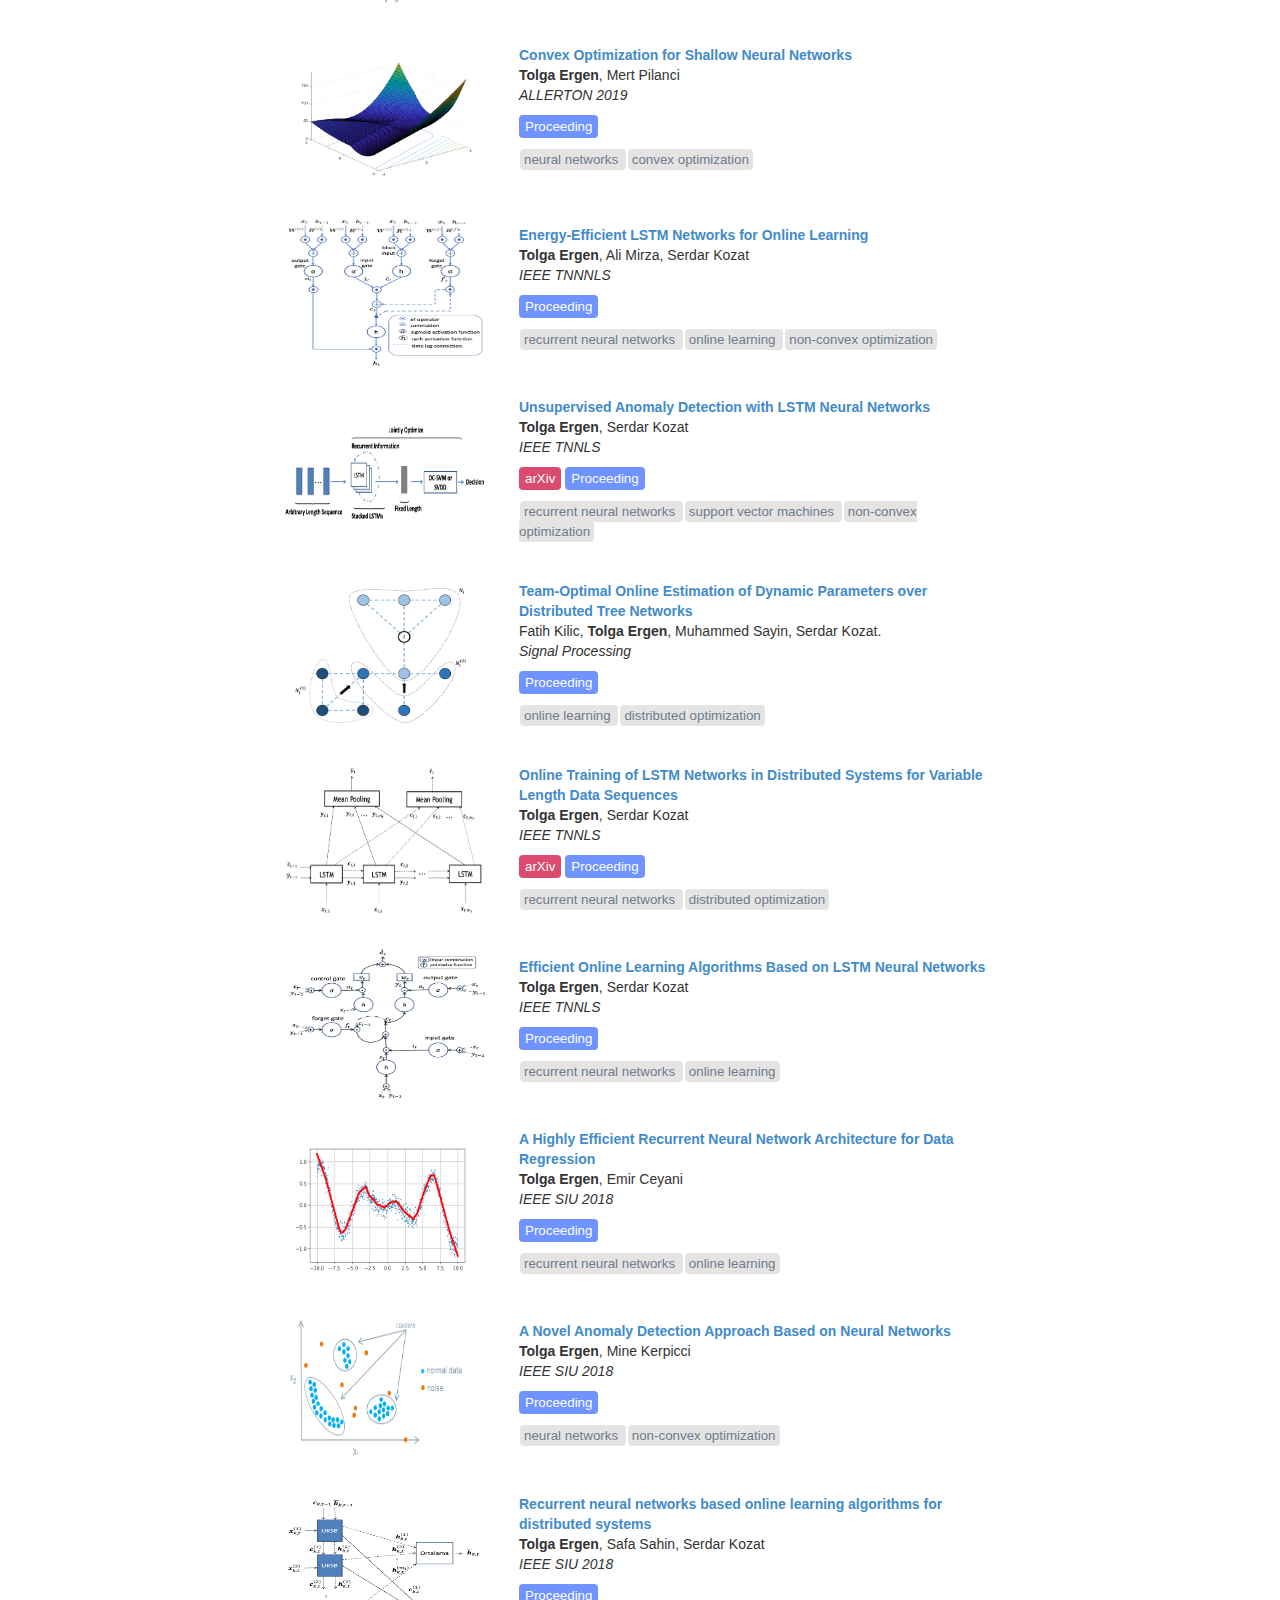
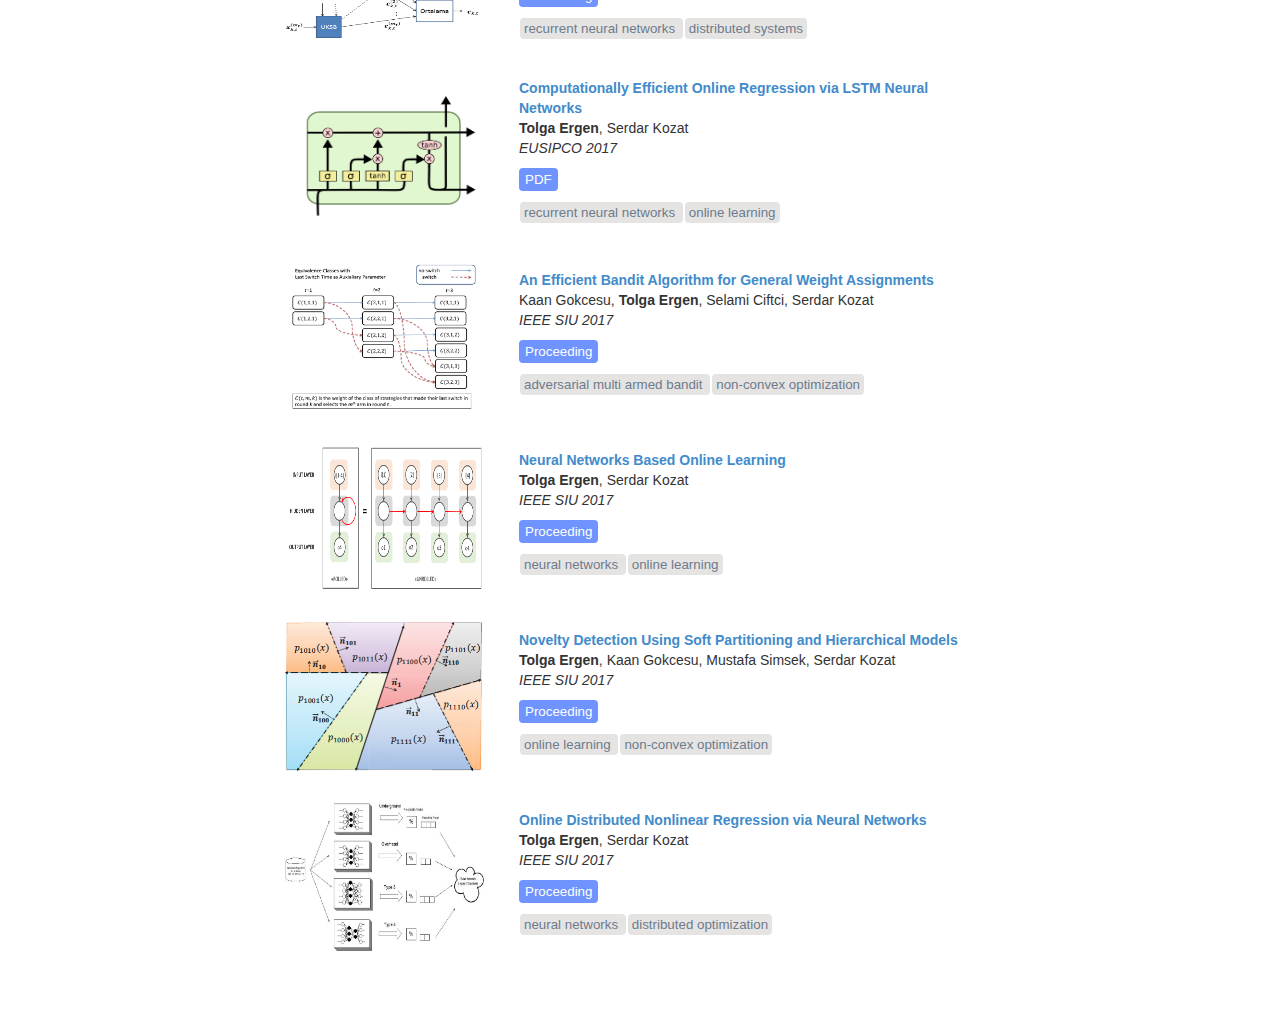
==== commit 6d7cec0a: "Add files via upload" ====
--- a/research.html
+++ b/research.html
@@ -72,7 +72,7 @@
       
               </p>
      <p>
-              <a class="keyword"> ai for science,  scientific workflow </a>
+              <a class="keyword"> ai for science </a>
               <a class="keyword"> scientific workflow </a>
               <a class="keyword"> Large Language Models (LLMs) </a>
                 </p>
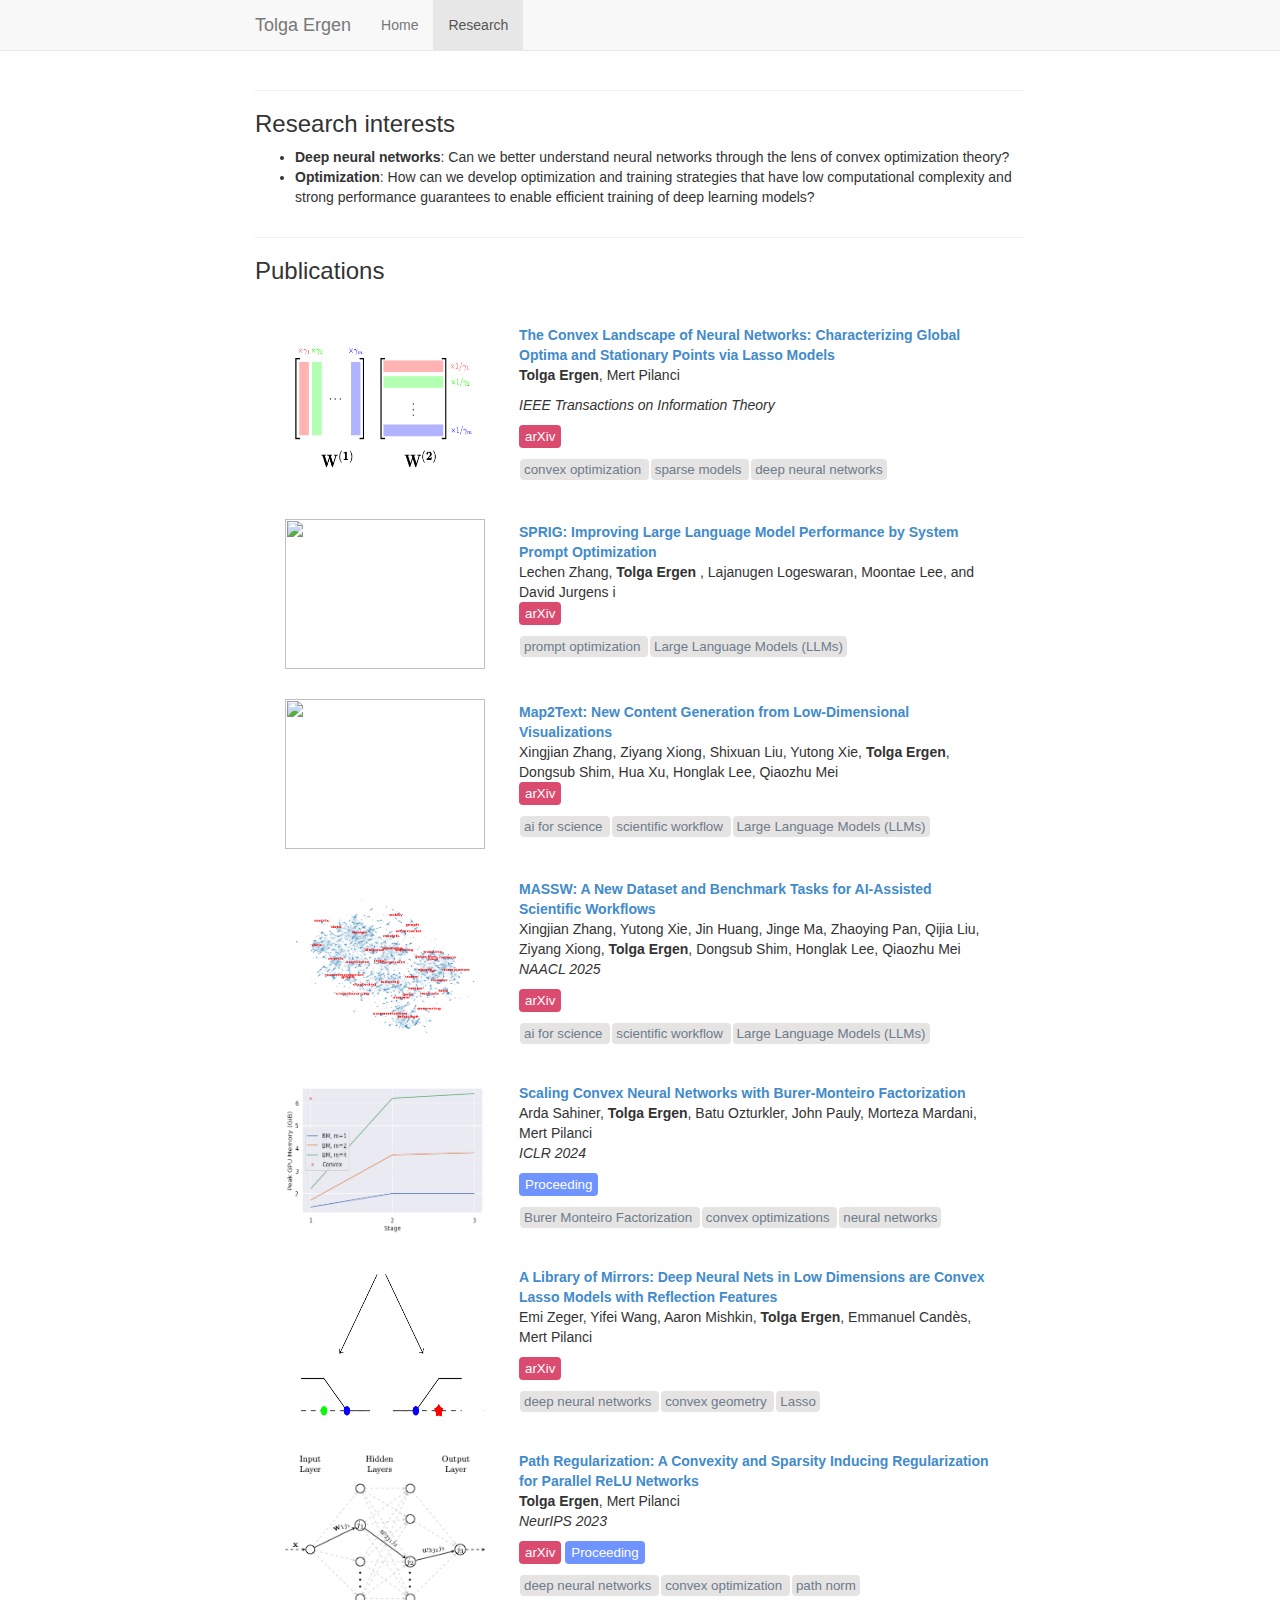
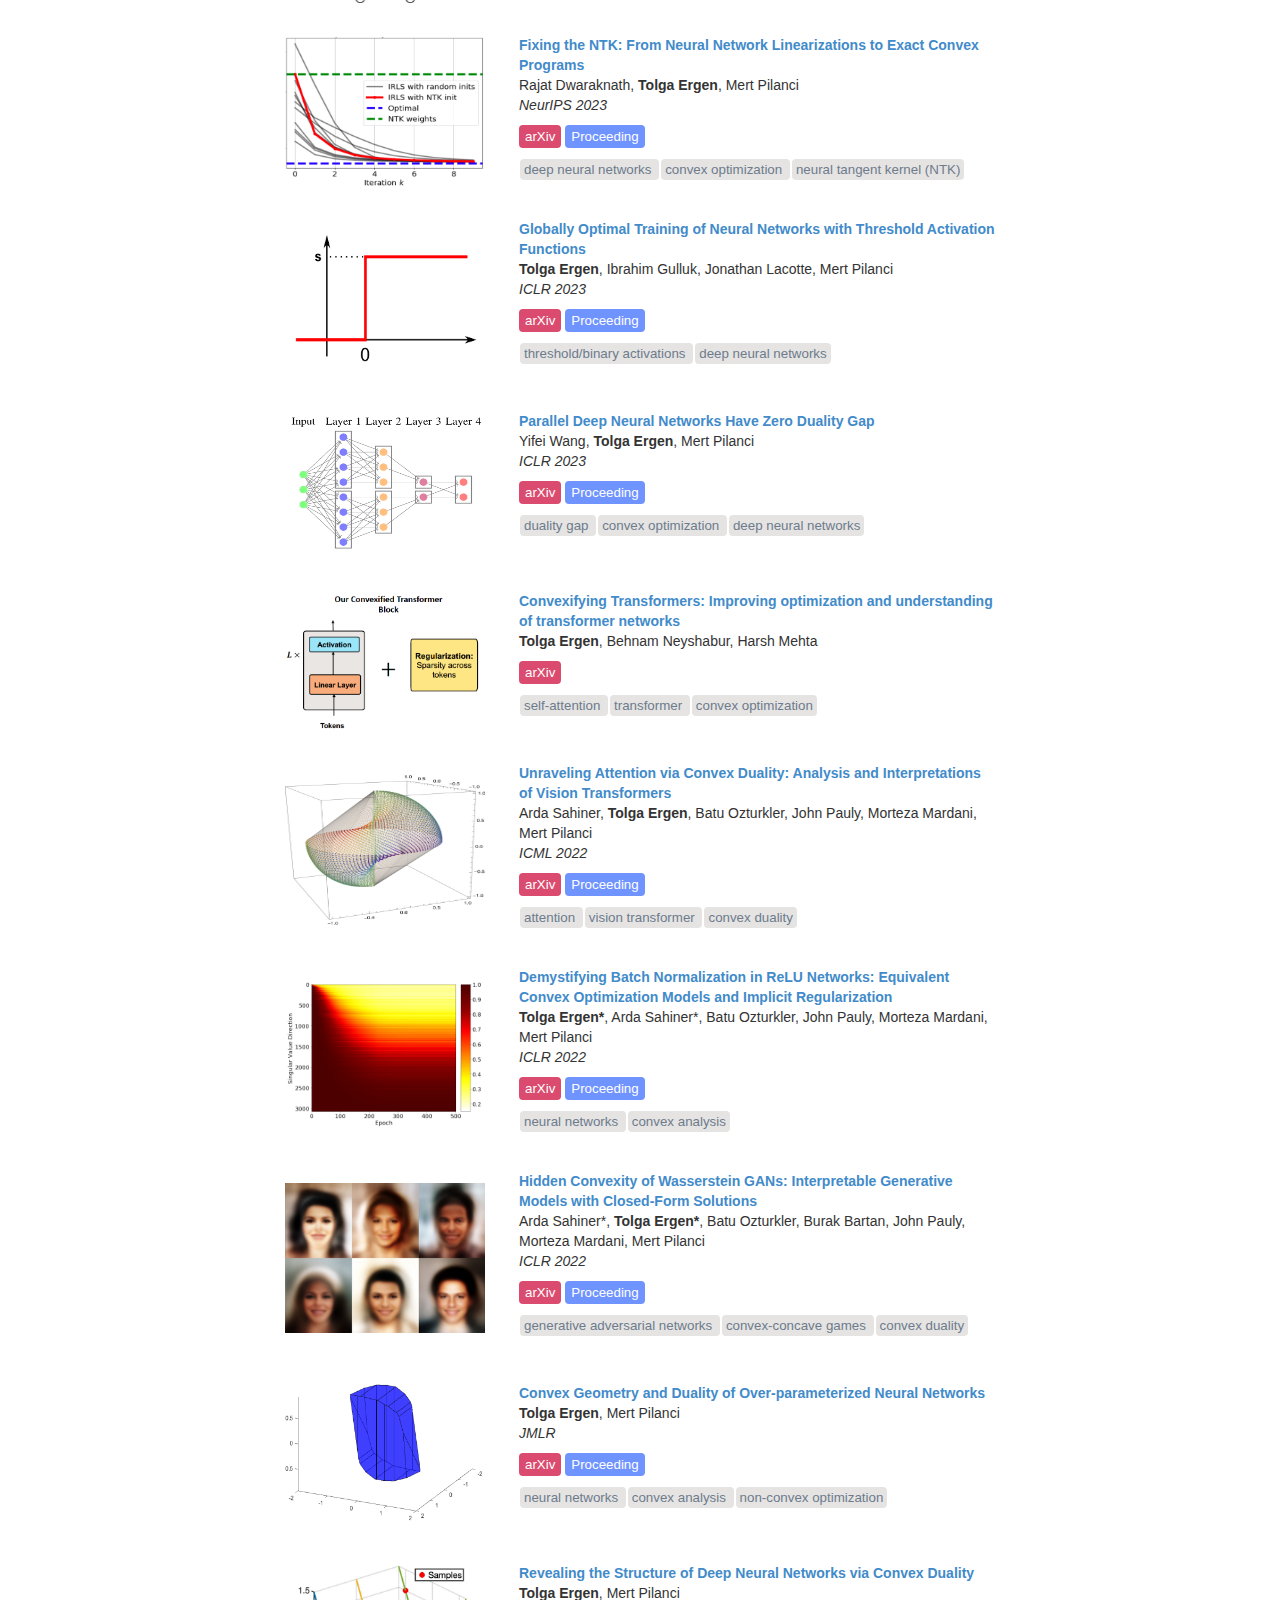
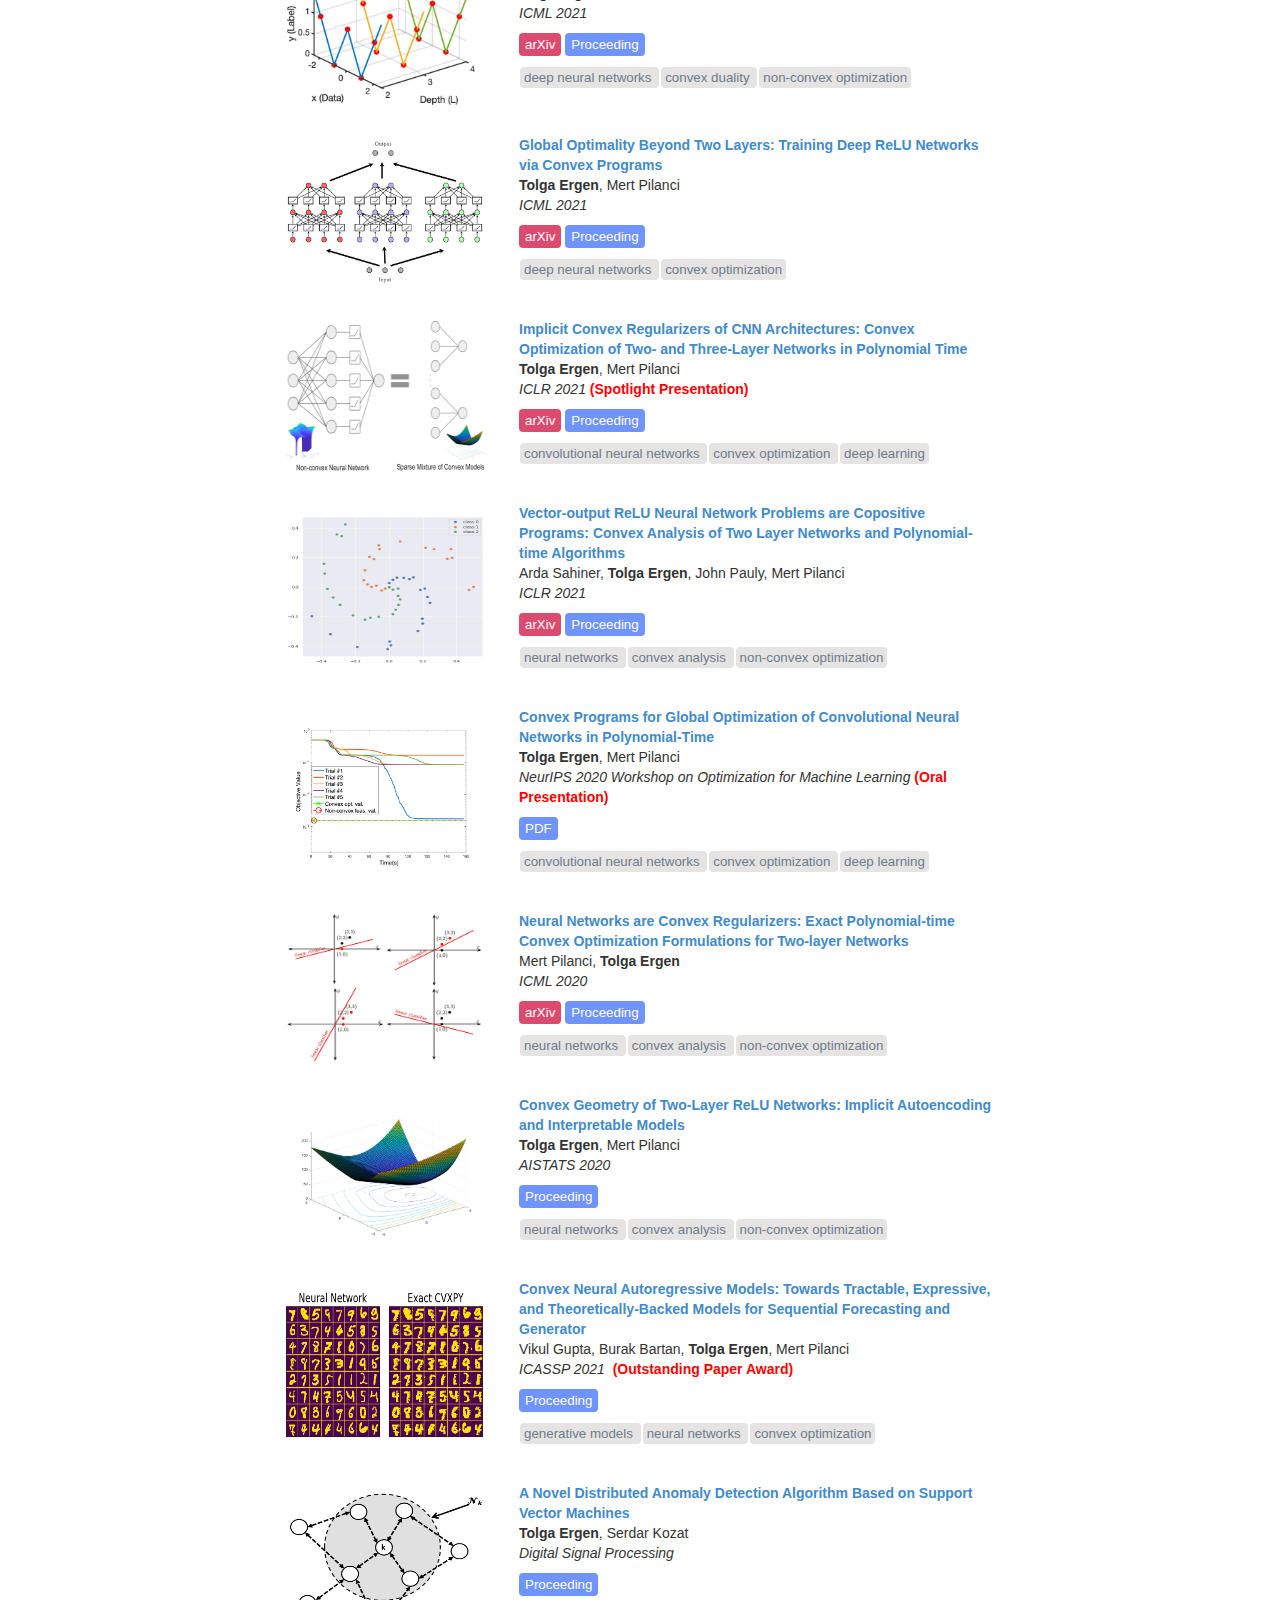
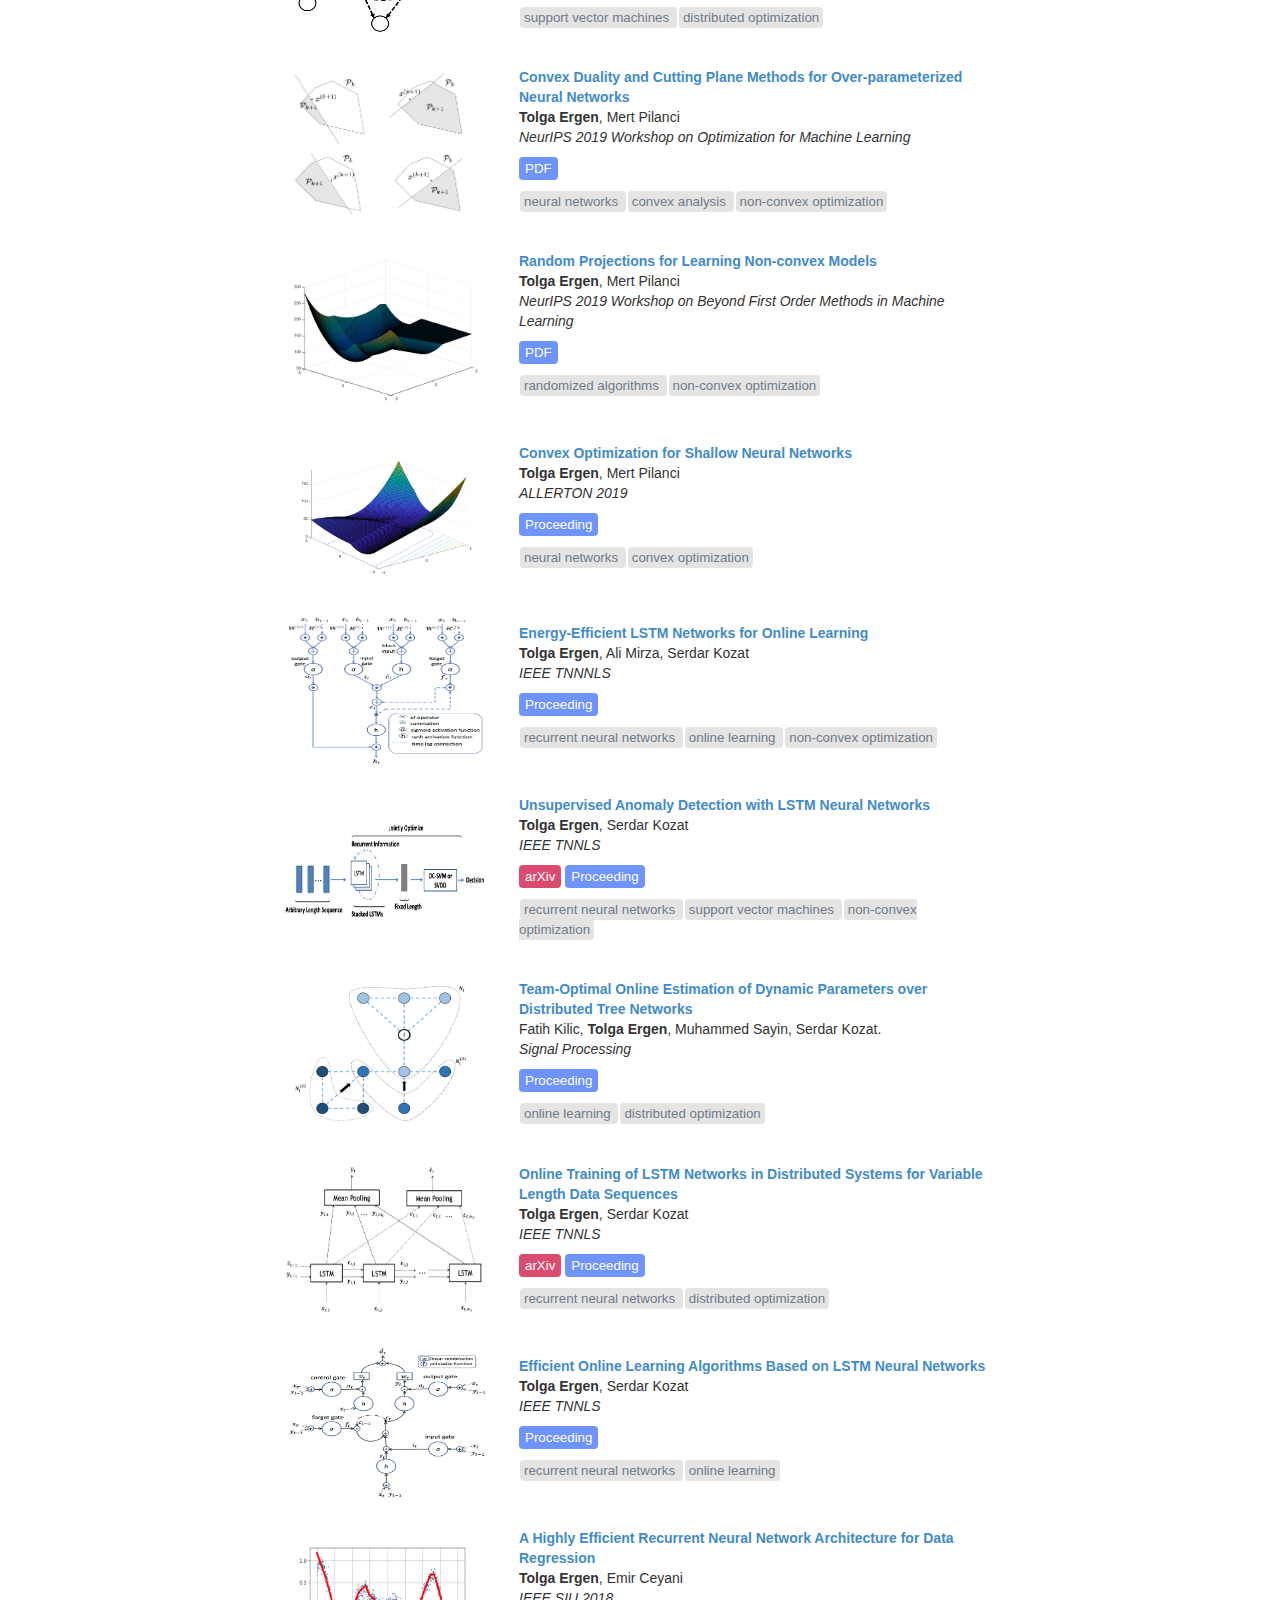
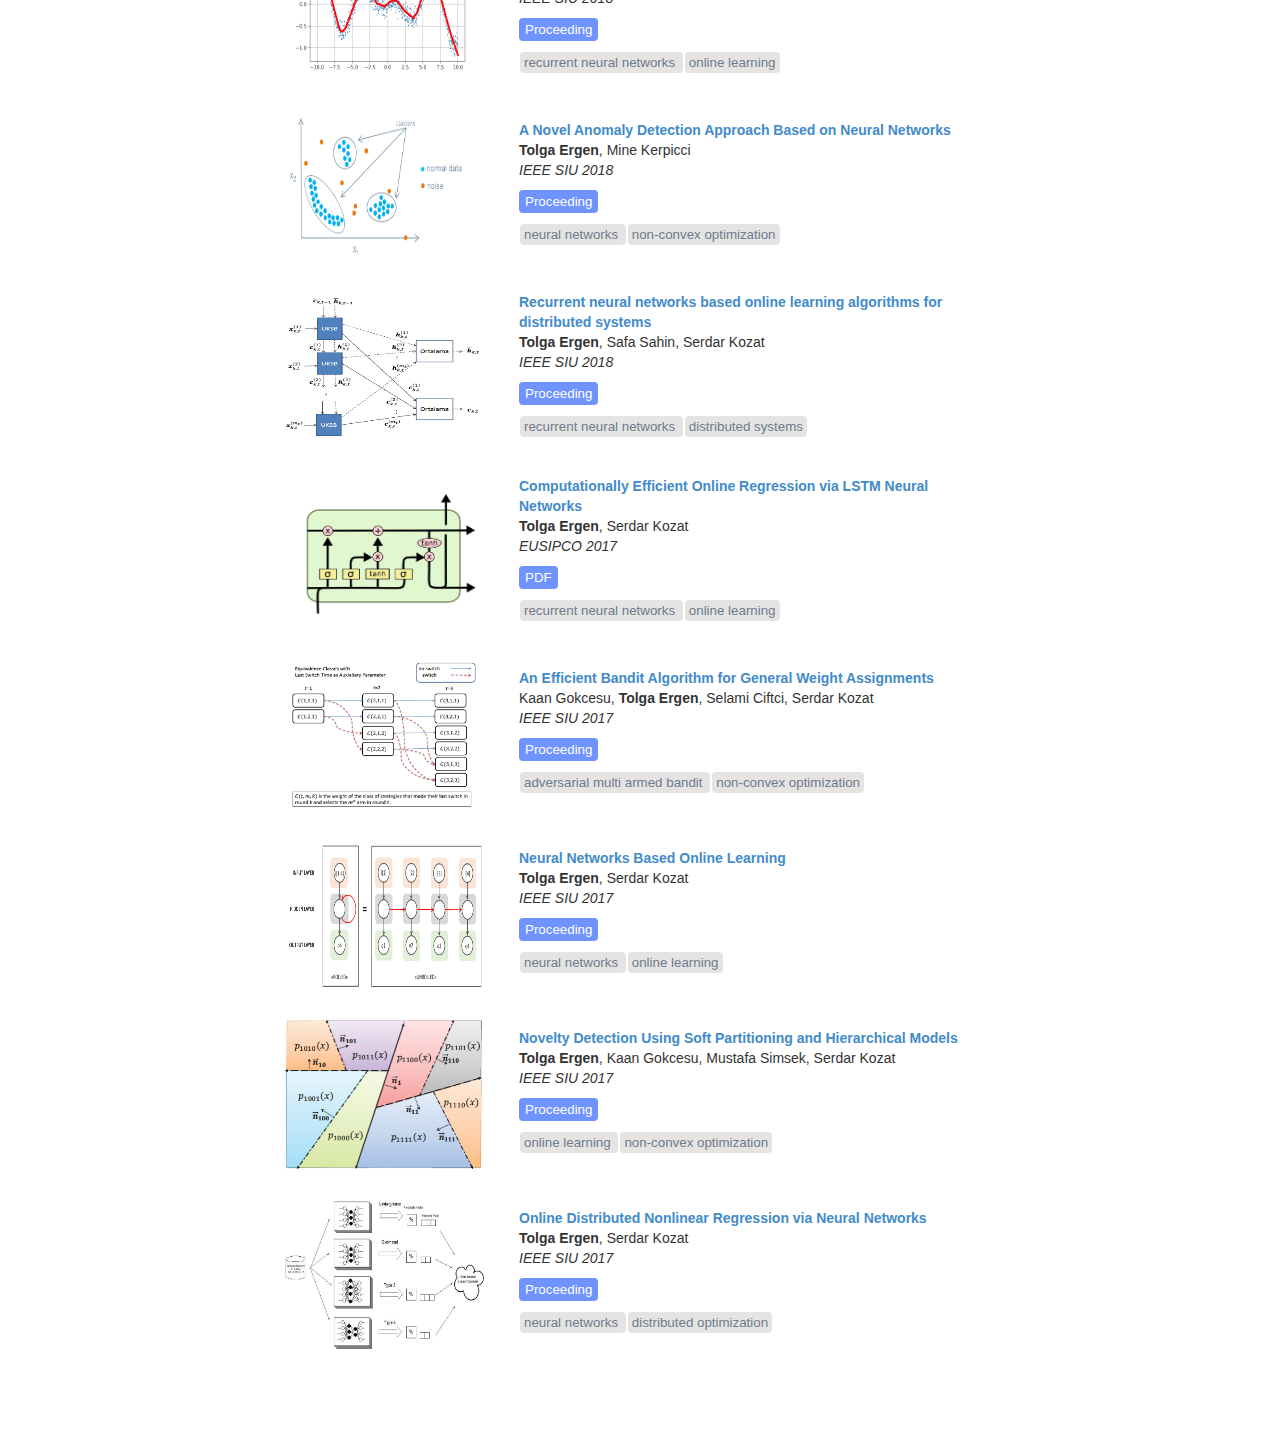
==== commit fc67cdc8: "Add files via upload" ====
--- a/research.html
+++ b/research.html
@@ -56,6 +56,75 @@
         <table style="width:100%;border:10px;border-spacing:30px;border-collapse:separate;margin-right:auto;margin-left:auto;"><tbody>
  
 
+
+<tr>
+          <td width="25%">
+            <div class="one">
+                <img src="images/weight_norm.png" style="width:200px;height:150px;">
+            </div>                
+              </td>
+              <td valign="middle" width="75%">
+      <p><a href="https://arxiv.org/abs/2312.12657">
+        <papertitle><strong>The Convex Landscape of Neural Networks: Characterizing Global Optima and Stationary Points via Lasso Models
+</strong></papertitle></a><br>
+ <strong>Tolga Ergen</strong>, Mert Pilanci<br/> </p>
+                           <em>IEEE Transactions on Information Theory </em>&nbsp; <br> </p>
+    <a class="link link_arxiv" rel="external" href="https://arxiv.org/abs/2312.12657">arXiv</a>
+           </p>
+      
+              </p>
+     <p>
+              <a class="keyword"> convex optimization </a>
+              <a class="keyword">  sparse models </a>
+              <a class="keyword"> deep neural networks </a>
+                </p>
+              </td>
+            </tr>
+
+
+<tr>
+          <td width="25%">
+            <div class="one">
+                <img src="images/sprig.png" style="width:200px;height:150px;">
+            </div>                
+              </td>
+              <td valign="middle" width="75%">
+      <p><a href="https://arxiv.org/abs/2406.06357">
+        <papertitle><strong>SPRIG: Improving Large Language Model Performance by System Prompt Optimization
+</strong></papertitle></a><br>
+ Lechen Zhang, <strong>Tolga Ergen </strong>, Lajanugen Logeswaran, Moontae Lee, and David Jurgens i<br/> 
+        <a class="link link_arxiv" rel="external" href="https://arxiv.org/abs/2406.06357">arXiv</a>                        
+           </p>
+      
+              </p>
+     <p>
+              <a class="keyword"> prompt optimization </a>
+              <a class="keyword"> Large Language Models (LLMs) </a>
+                </p>
+              </td>
+            </tr>
+<tr>
+          <td width="25%">
+            <div class="one">
+                <img src="images/map2text.png" style="width:200px;height:150px;">
+            </div>                
+              </td>
+              <td valign="middle" width="75%">
+      <p><a href="https://arxiv.org/abs/2412.18673">
+        <papertitle><strong>Map2Text: New Content Generation from Low-Dimensional Visualizations
+</strong></papertitle></a><br>
+ Xingjian Zhang, Ziyang Xiong, Shixuan Liu, Yutong Xie, <strong>Tolga Ergen</strong>, Dongsub Shim, Hua Xu, Honglak Lee, Qiaozhu Mei<br/> 
+        <a class="link link_arxiv" rel="external" href="https://arxiv.org/abs/2412.18673">arXiv</a>                        
+           </p>
+      
+              </p>
+     <p>
+              <a class="keyword"> ai for science </a>
+              <a class="keyword"> scientific workflow </a>
+              <a class="keyword"> Large Language Models (LLMs) </a>
+                </p>
+              </td>
+            </tr>
 <tr>
           <td width="25%">
             <div class="one">
@@ -67,6 +136,7 @@
         <papertitle><strong>MASSW: A New Dataset and Benchmark Tasks for AI-Assisted Scientific Workflows
 </strong></papertitle></a><br>
  Xingjian Zhang, Yutong Xie, Jin Huang, Jinge Ma, Zhaoying Pan, Qijia Liu, Ziyang Xiong, <strong>Tolga Ergen</strong>, Dongsub Shim, Honglak Lee, Qiaozhu Mei<br/> 
+                           <em>NAACL 2025 </em>&nbsp; <br> </p>
         <a class="link link_arxiv" rel="external" href="https://arxiv.org/abs/2406.06357">arXiv</a>                        
            </p>
       
@@ -127,29 +197,6 @@
               </td>
             </tr>
 
-
-<tr>
-          <td width="25%">
-            <div class="one">
-                <img src="images/weight_norm.png" style="width:200px;height:150px;">
-            </div>                
-              </td>
-              <td valign="middle" width="75%">
-      <p><a href="https://arxiv.org/abs/2312.12657">
-        <papertitle><strong>The Convex Landscape of Neural Networks: Characterizing Global Optima and Stationary Points via Lasso Models
-</strong></papertitle></a><br>
- <strong>Tolga Ergen</strong>, Mert Pilanci<br/> </p>
-    <a class="link link_arxiv" rel="external" href="https://arxiv.org/abs/2312.12657">arXiv</a>
-           </p>
-      
-              </p>
-     <p>
-              <a class="keyword"> convex optimization </a>
-              <a class="keyword">  sparse models </a>
-              <a class="keyword"> deep neural networks </a>
-                </p>
-              </td>
-            </tr>
 
   <tr>
           <td width="25%">
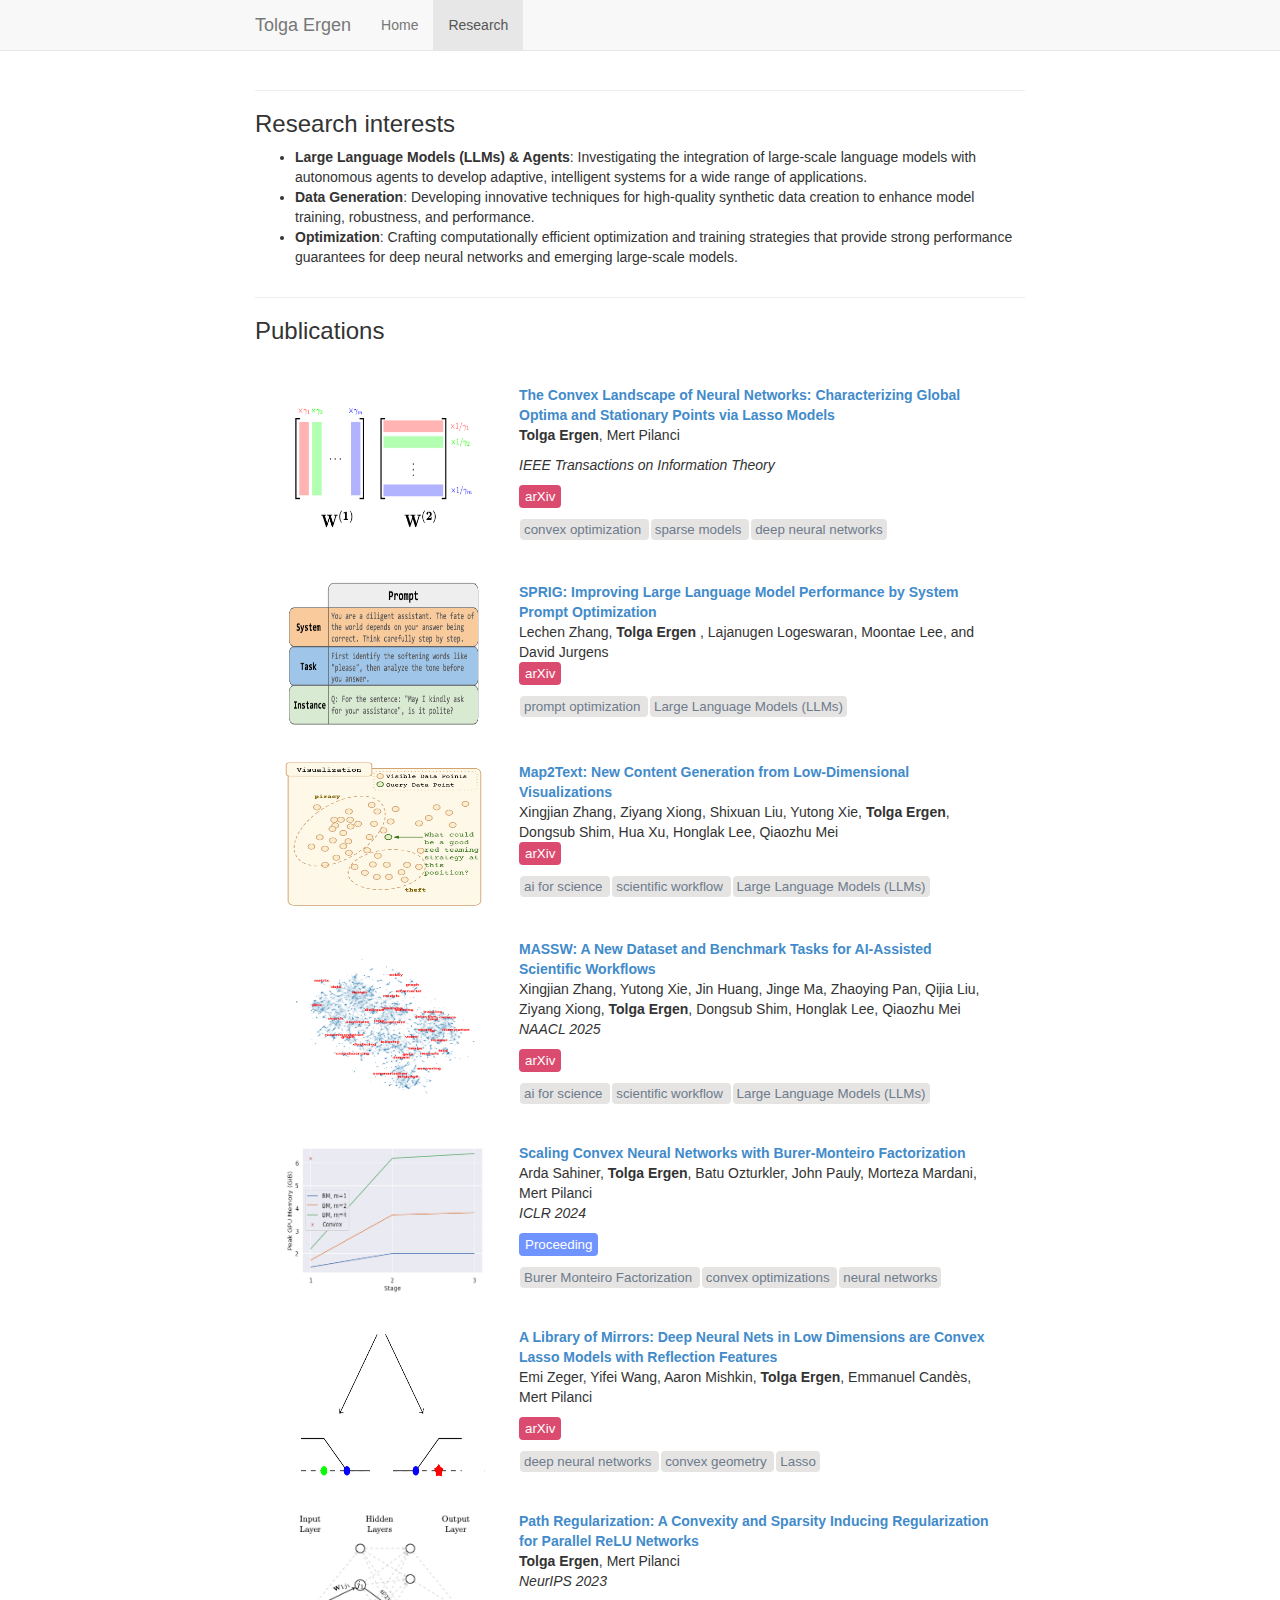
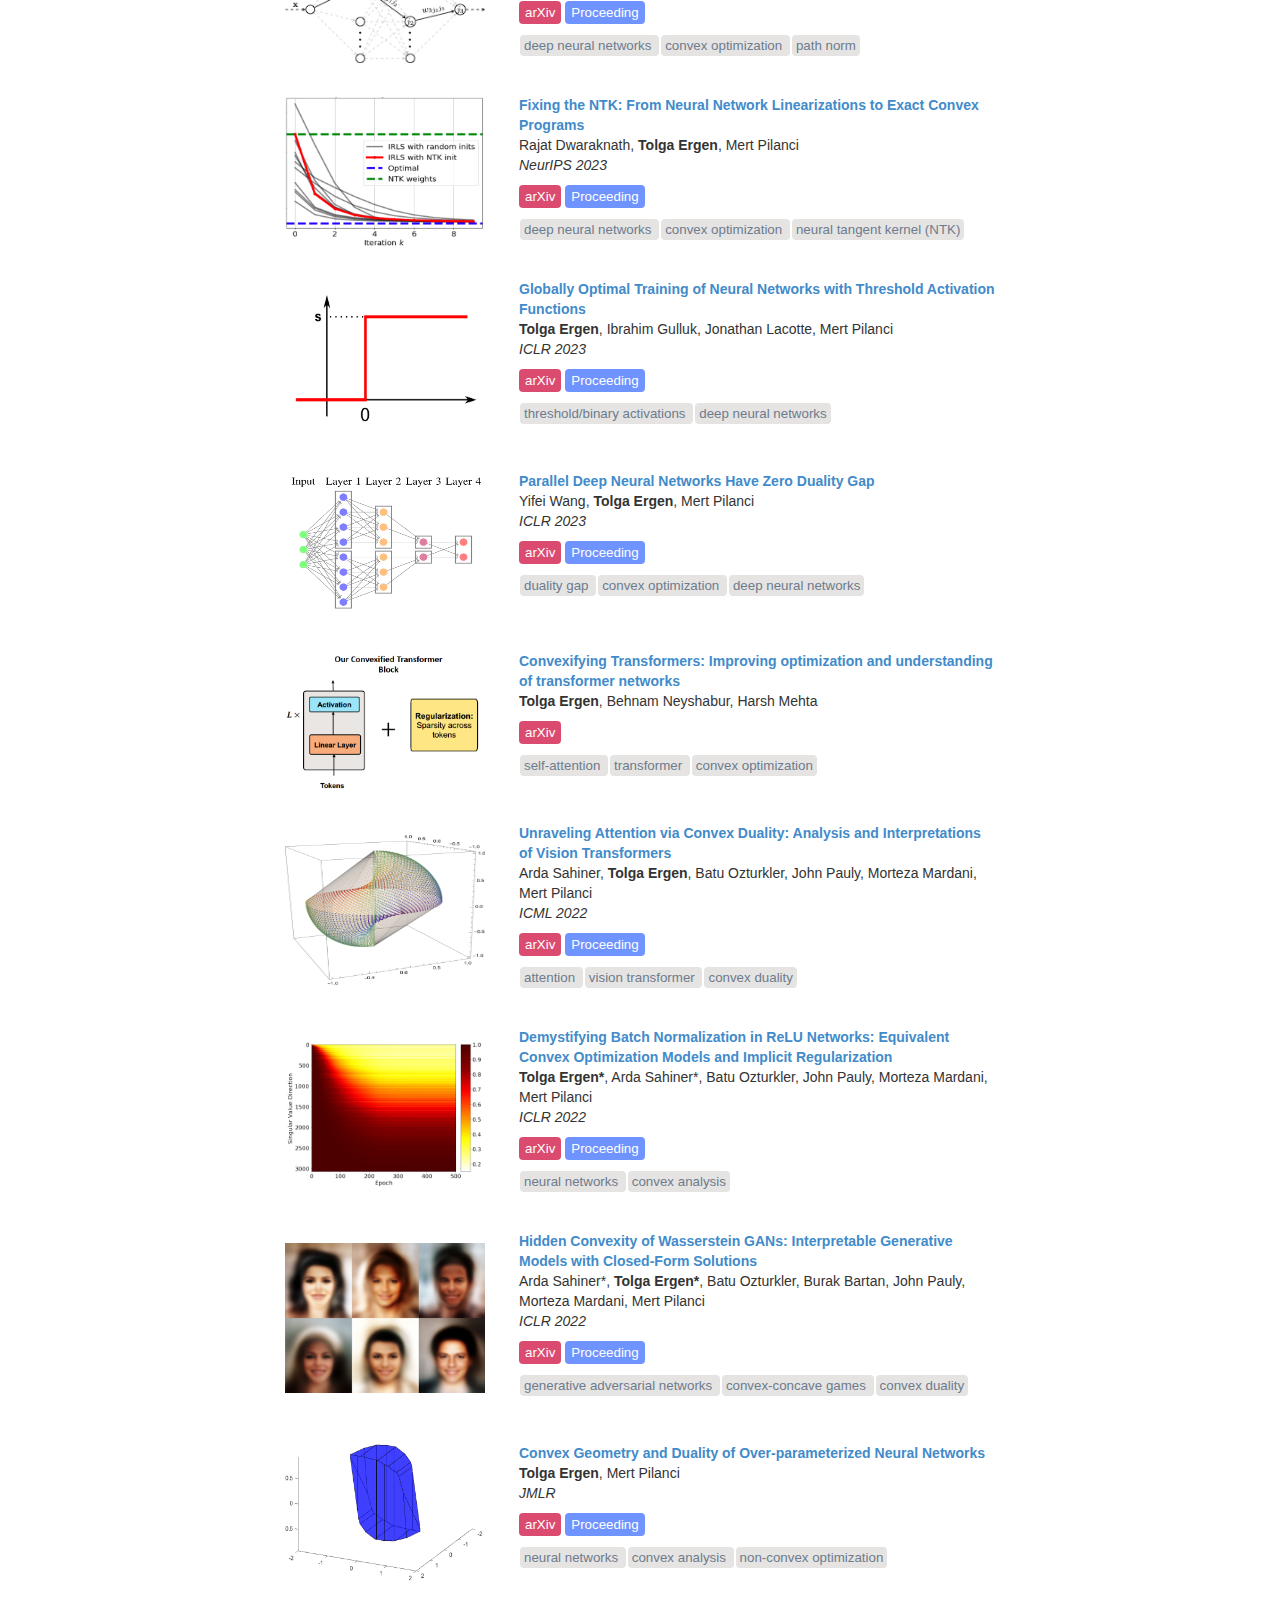
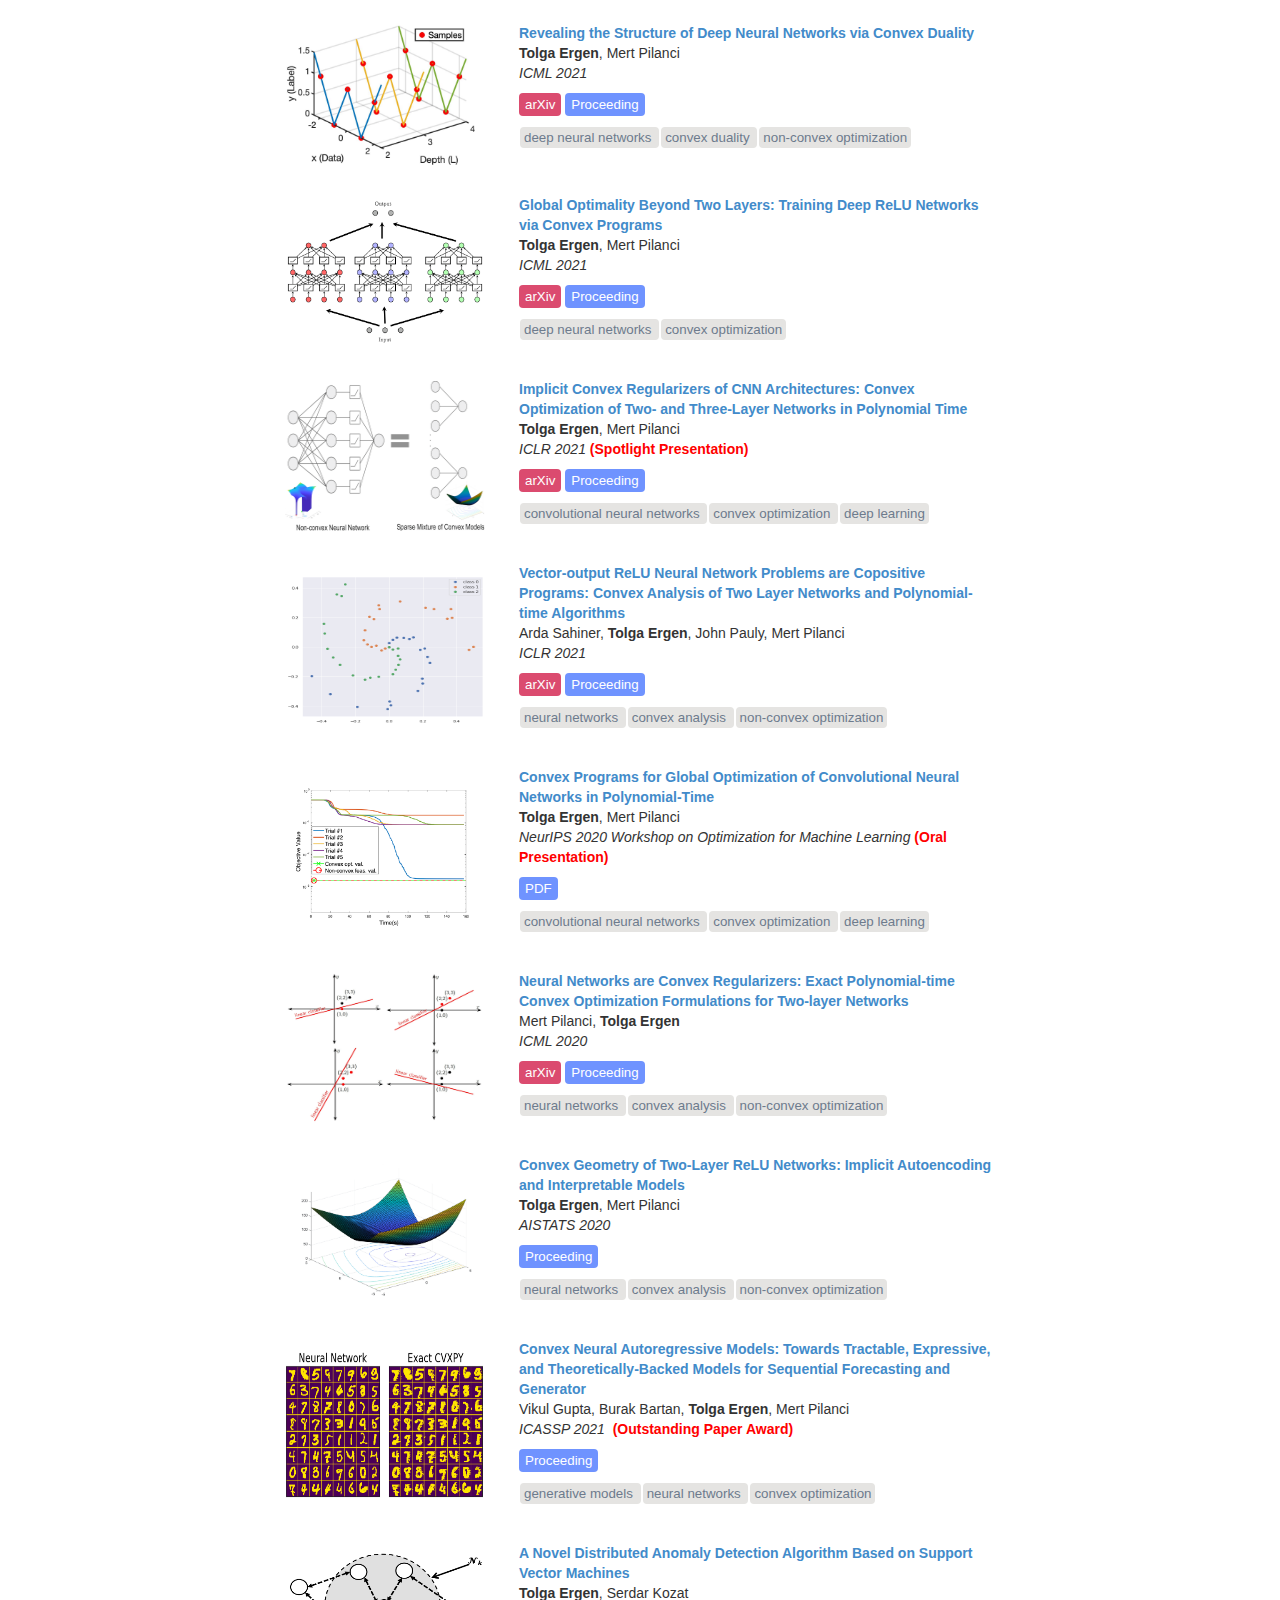
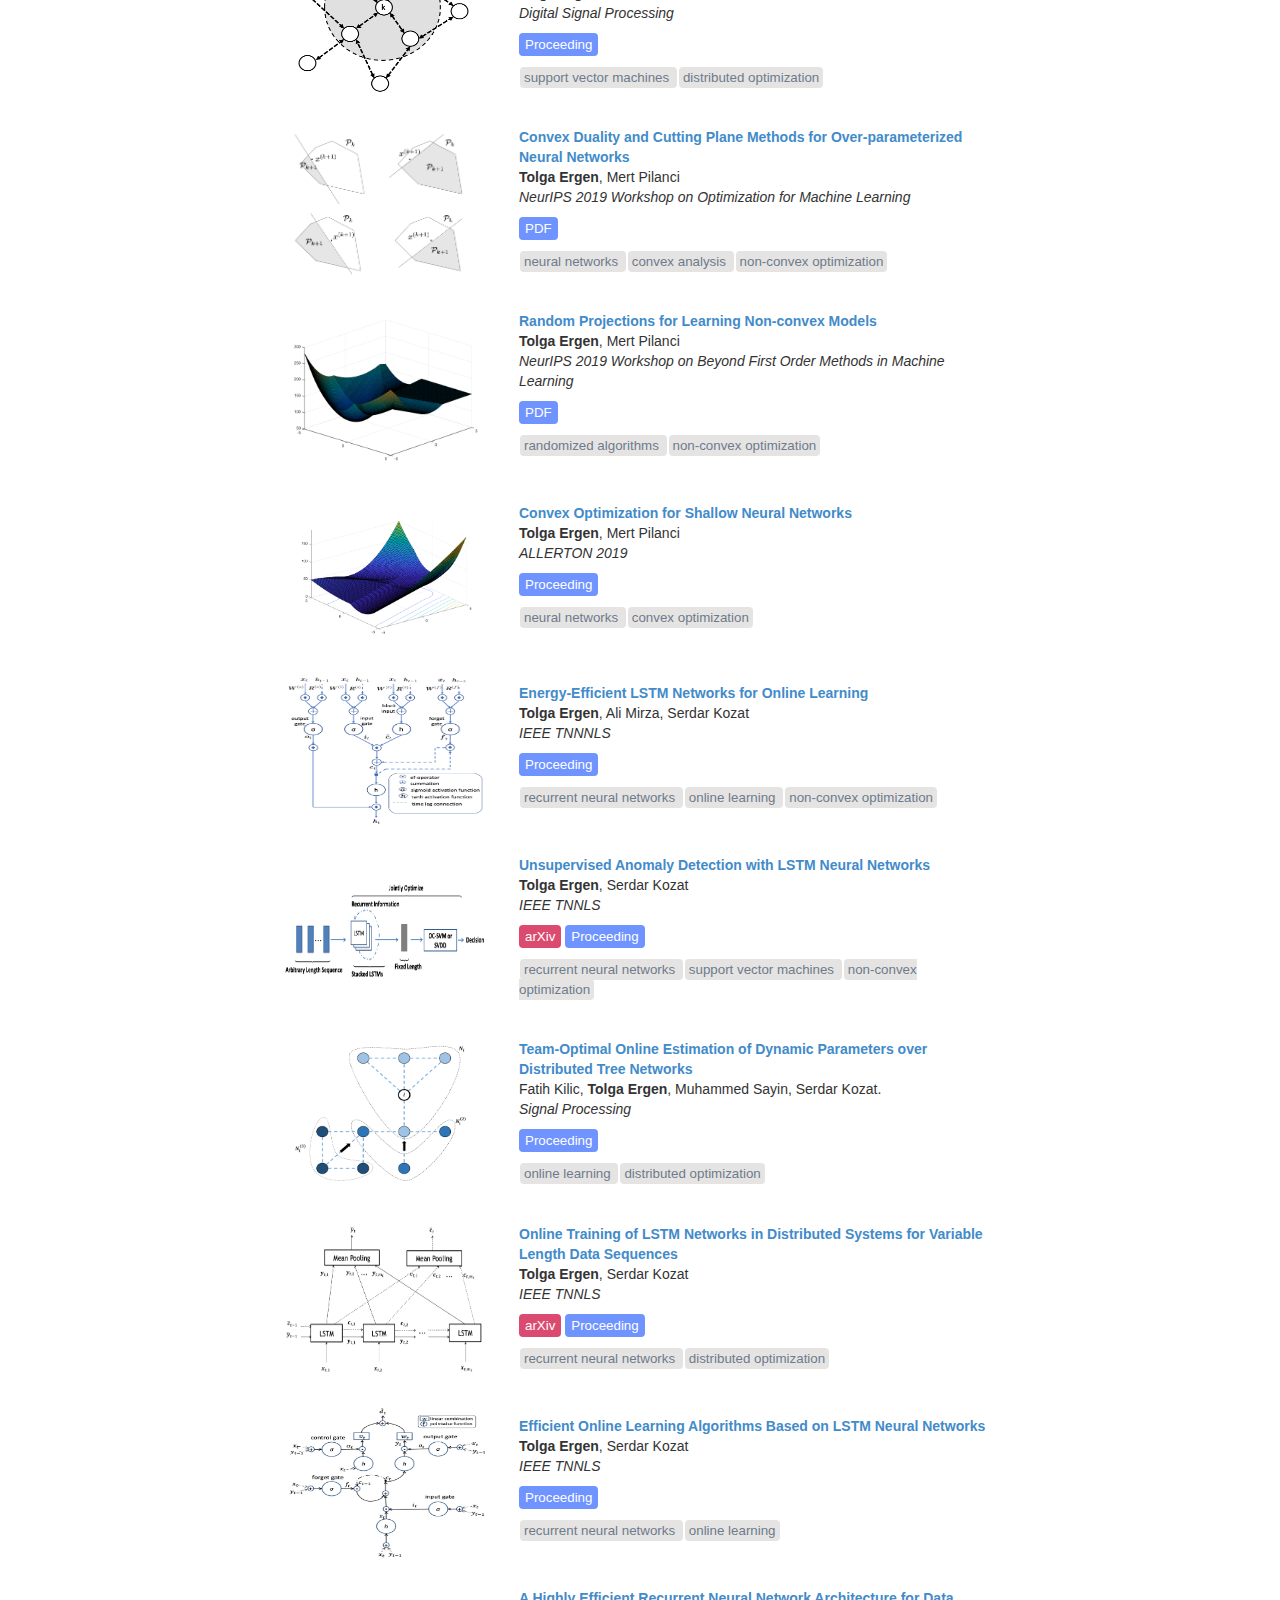
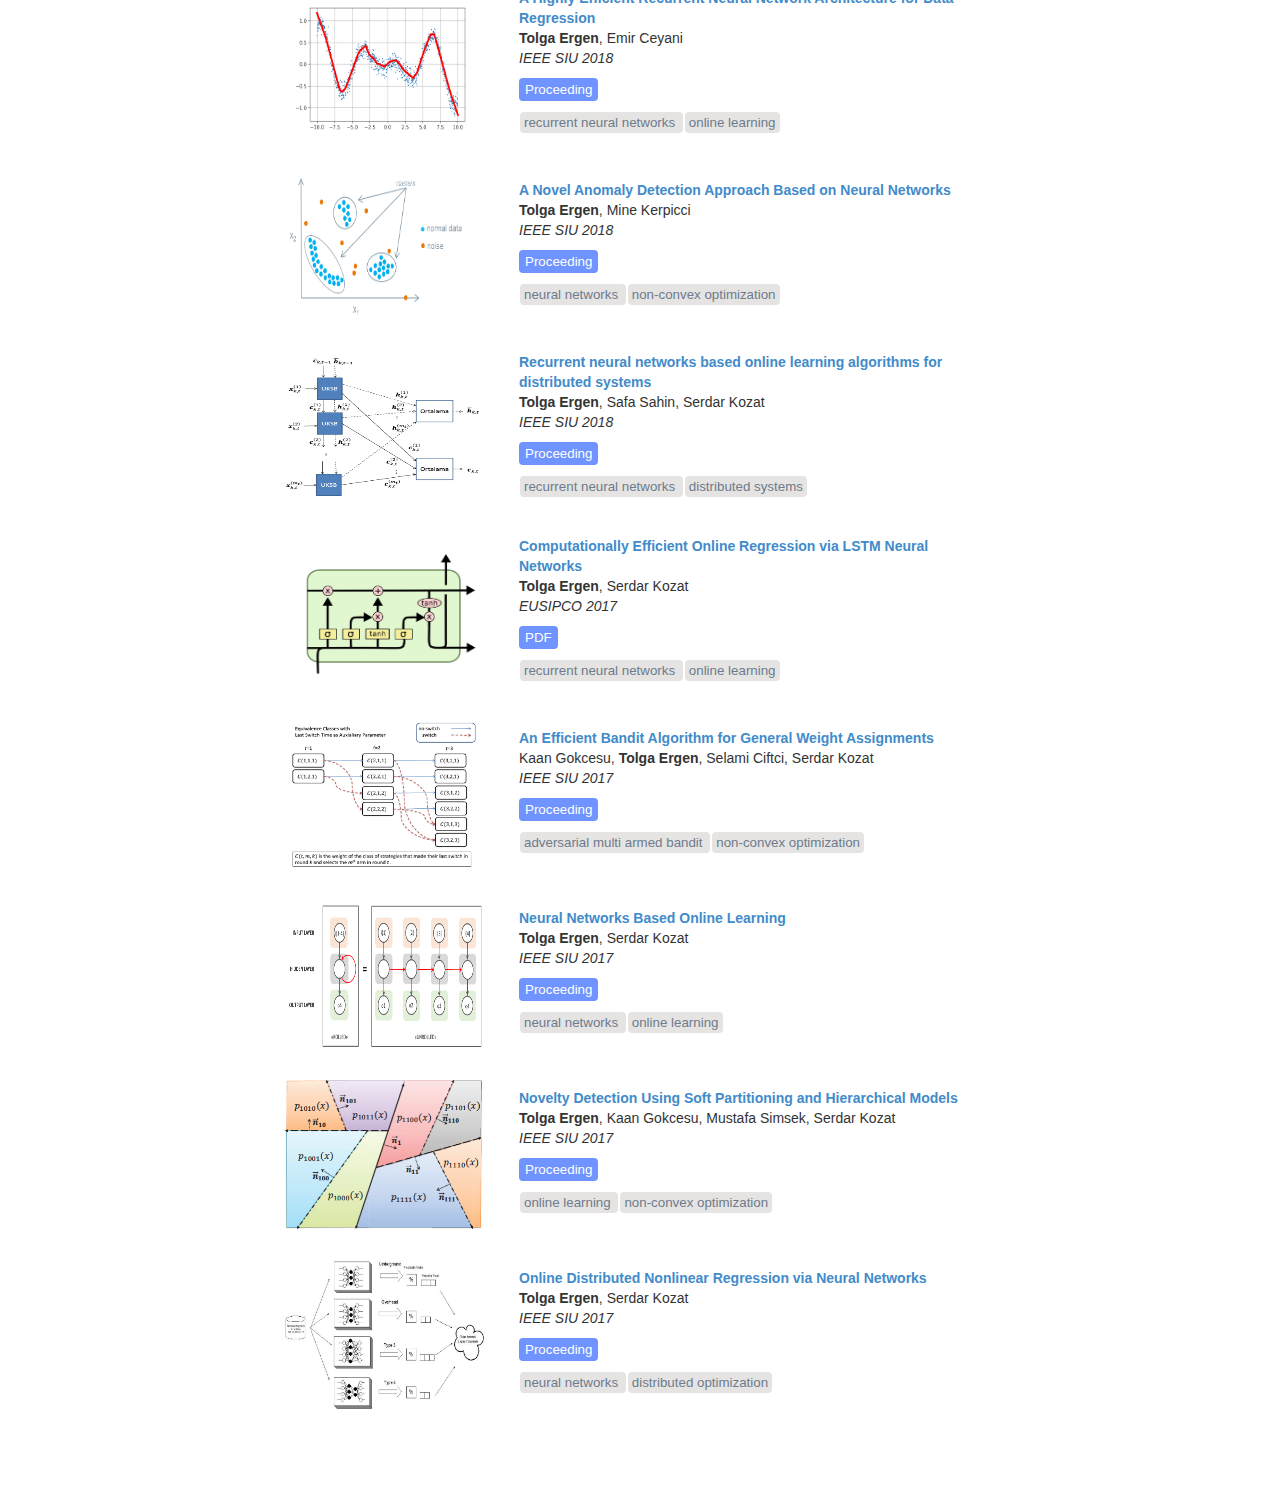
==== commit 7a92738f: "Add files via upload" ====
--- a/research.html
+++ b/research.html
@@ -39,8 +39,9 @@
     	<hr>
 		<h3>Research interests</h3>
 		<ul>
-		  <li> <b>Deep neural networks</b>: Can we better understand neural networks through the lens of convex optimization theory?</li>
-		  <li> <b>Optimization</b>: How can we develop optimization and training strategies that have low computational complexity and strong performance guarantees to enable efficient training of deep learning models? </li>
+		  <li> <b>Large Language Models (LLMs) & Agents</b>: Investigating the integration of large-scale language models with autonomous agents to develop adaptive, intelligent systems for a wide range of applications.</li>
+      <li> <b>Data Generation</b>: Developing innovative techniques for high-quality synthetic data creation to enhance model training, robustness, and performance. </li>
+		  <li> <b>Optimization</b>: Crafting computationally efficient optimization and training strategies that provide strong performance guarantees for deep neural networks and emerging large-scale models. </li>
 		</ul>
     </div>
 
@@ -92,7 +93,7 @@
       <p><a href="https://arxiv.org/abs/2406.06357">
         <papertitle><strong>SPRIG: Improving Large Language Model Performance by System Prompt Optimization
 </strong></papertitle></a><br>
- Lechen Zhang, <strong>Tolga Ergen </strong>, Lajanugen Logeswaran, Moontae Lee, and David Jurgens i<br/> 
+ Lechen Zhang, <strong>Tolga Ergen </strong>, Lajanugen Logeswaran, Moontae Lee, and David Jurgens<br/> 
         <a class="link link_arxiv" rel="external" href="https://arxiv.org/abs/2406.06357">arXiv</a>                        
            </p>
       
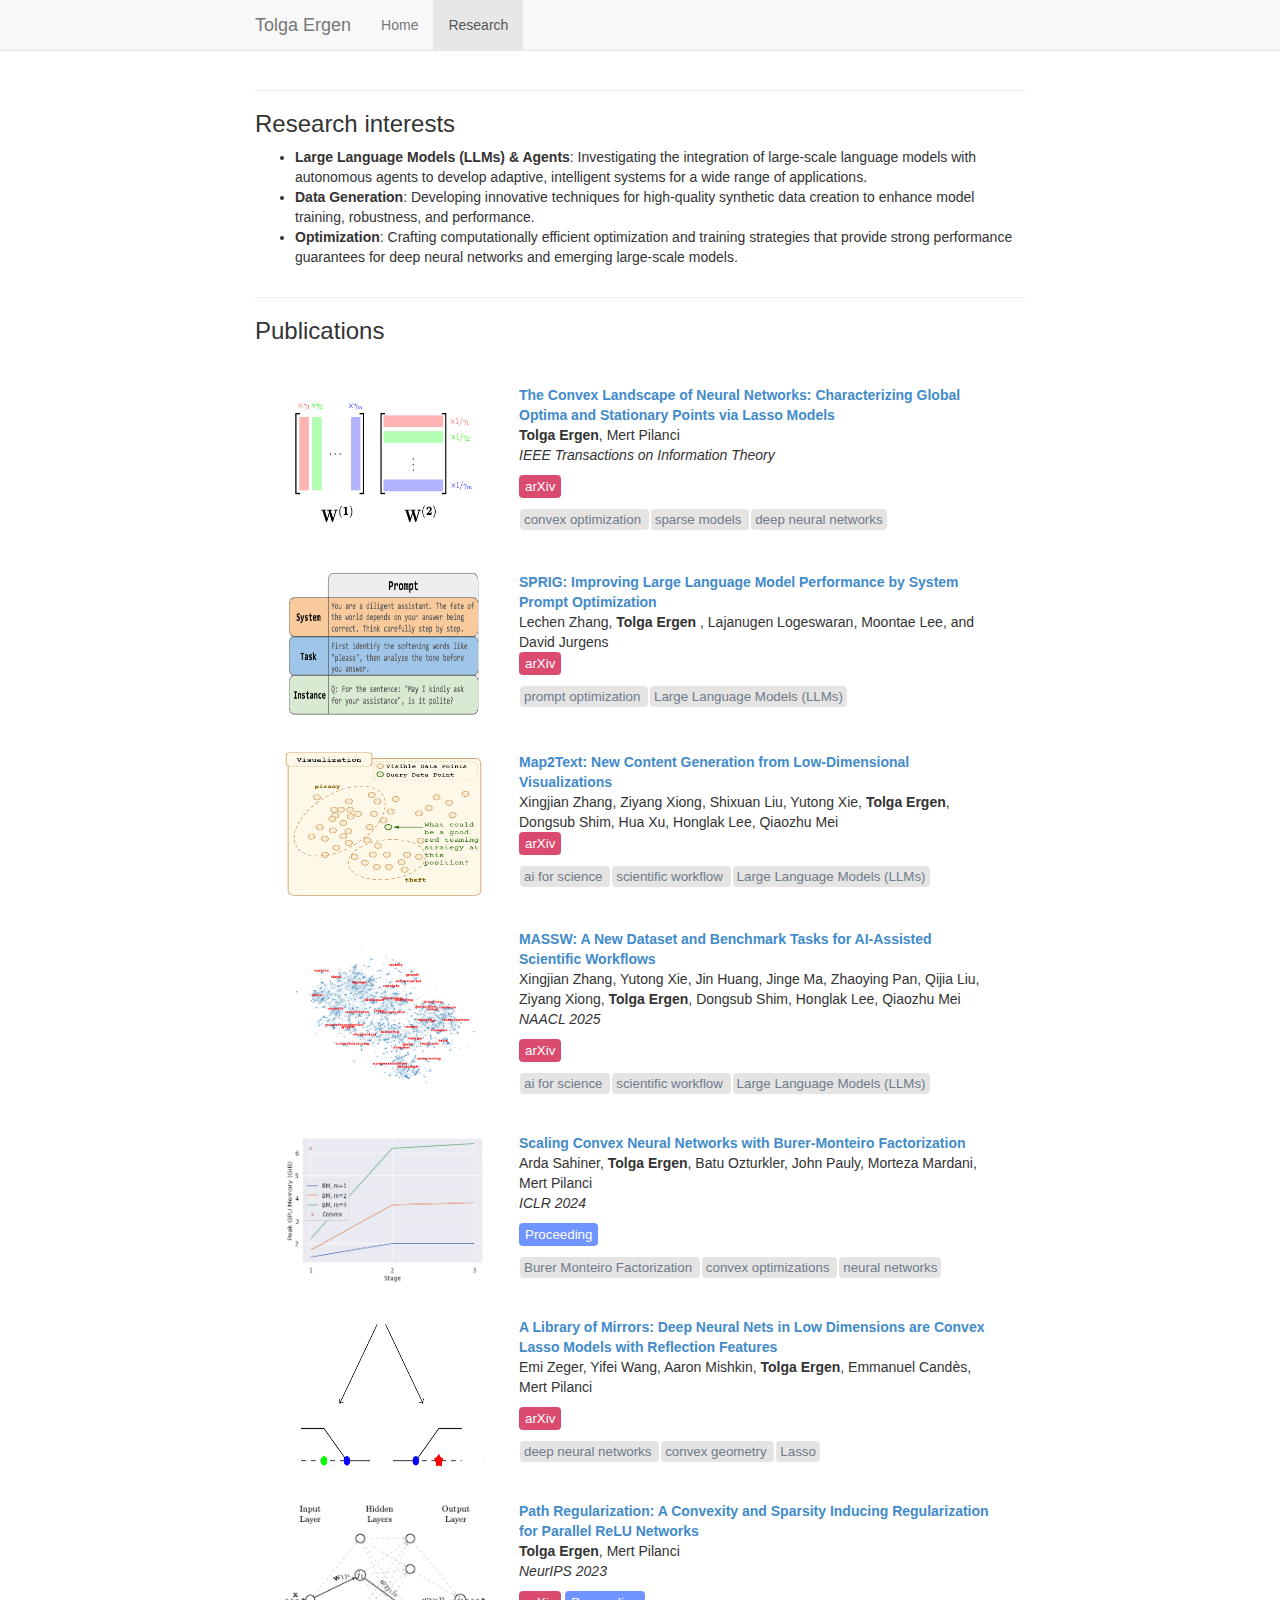
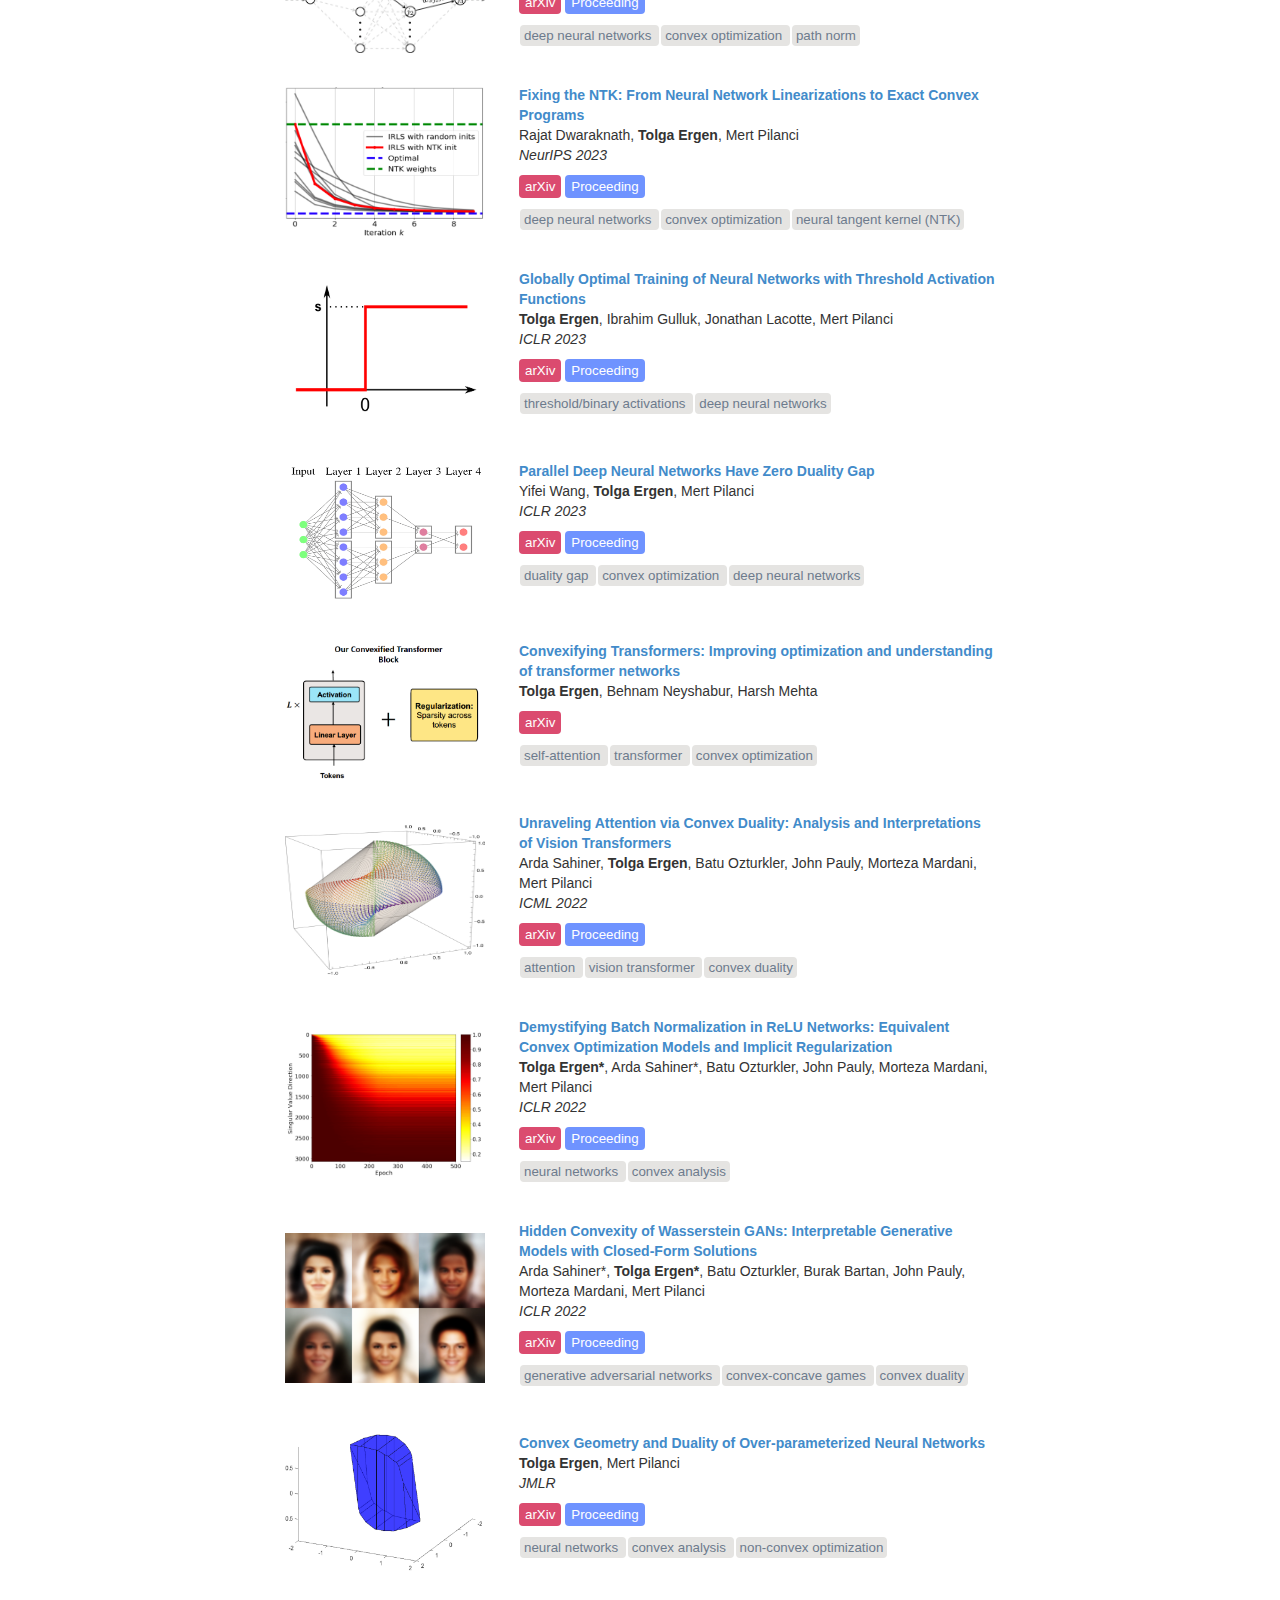
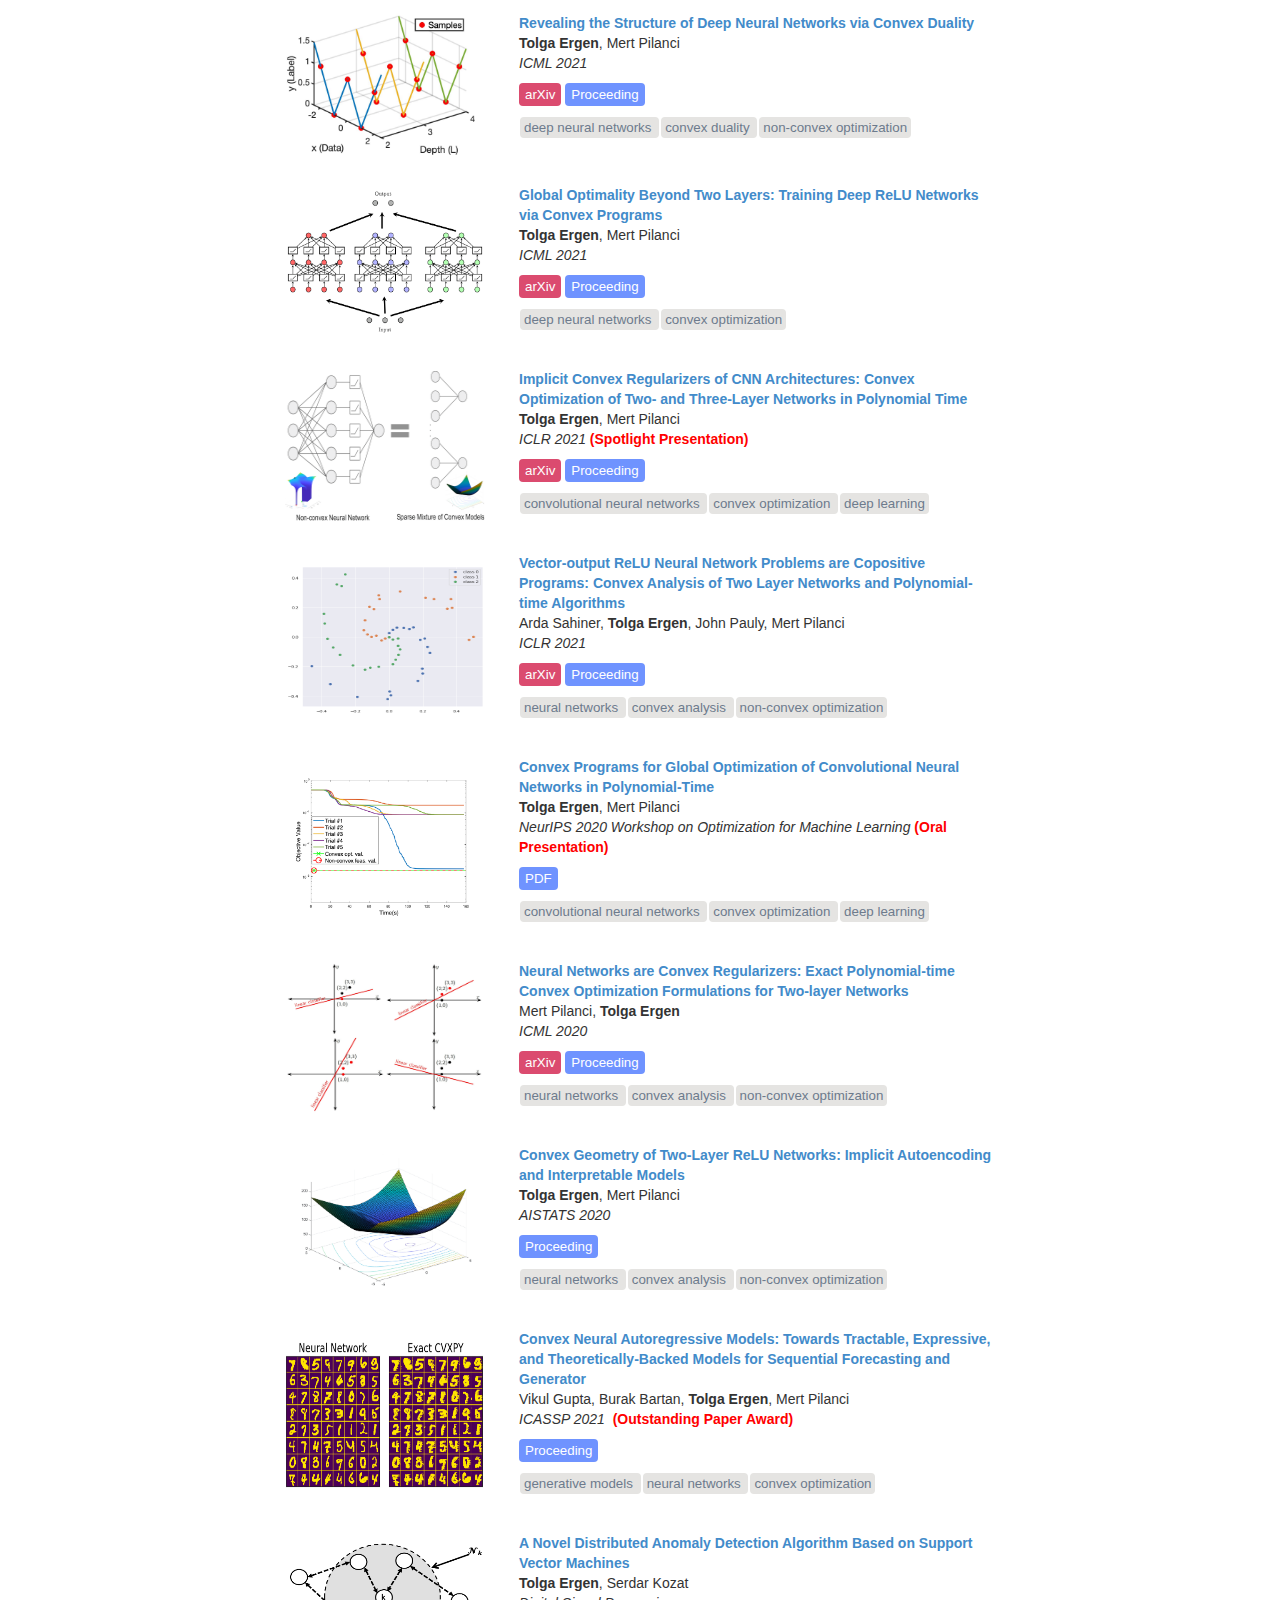
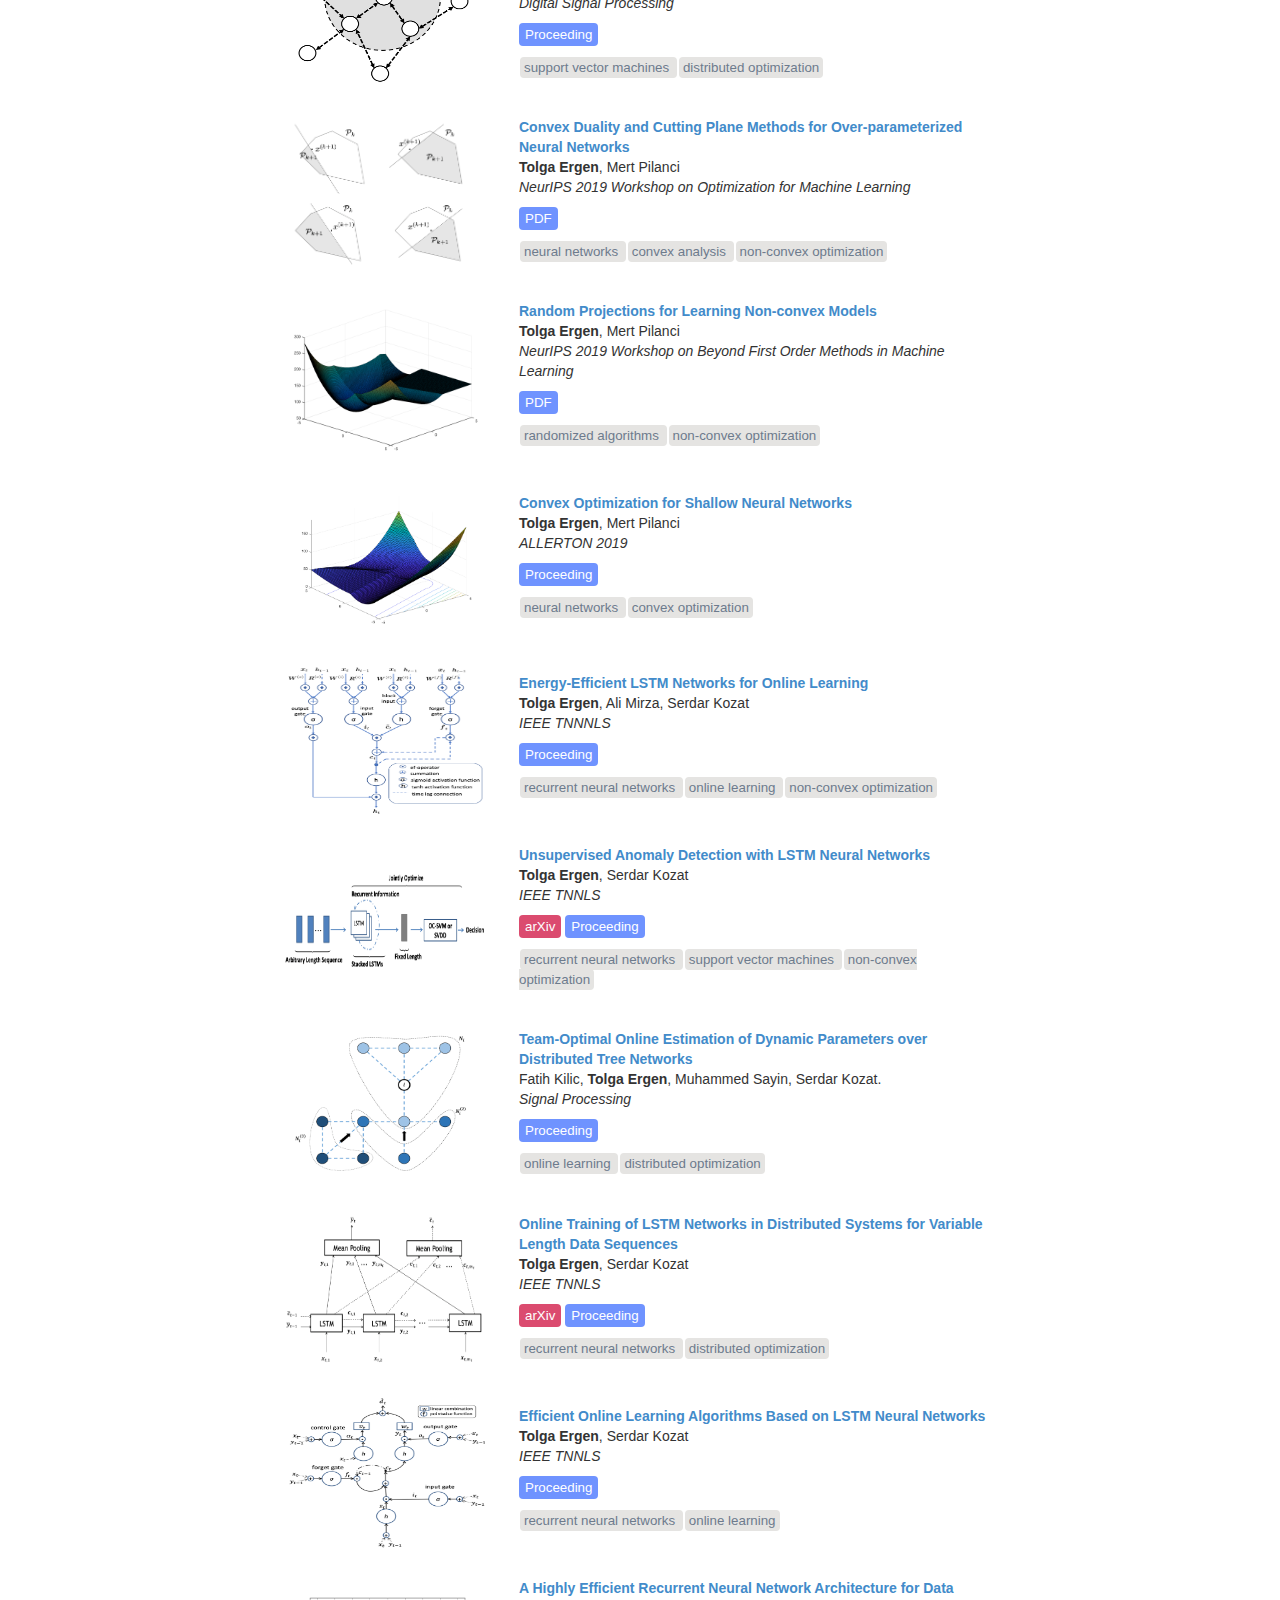
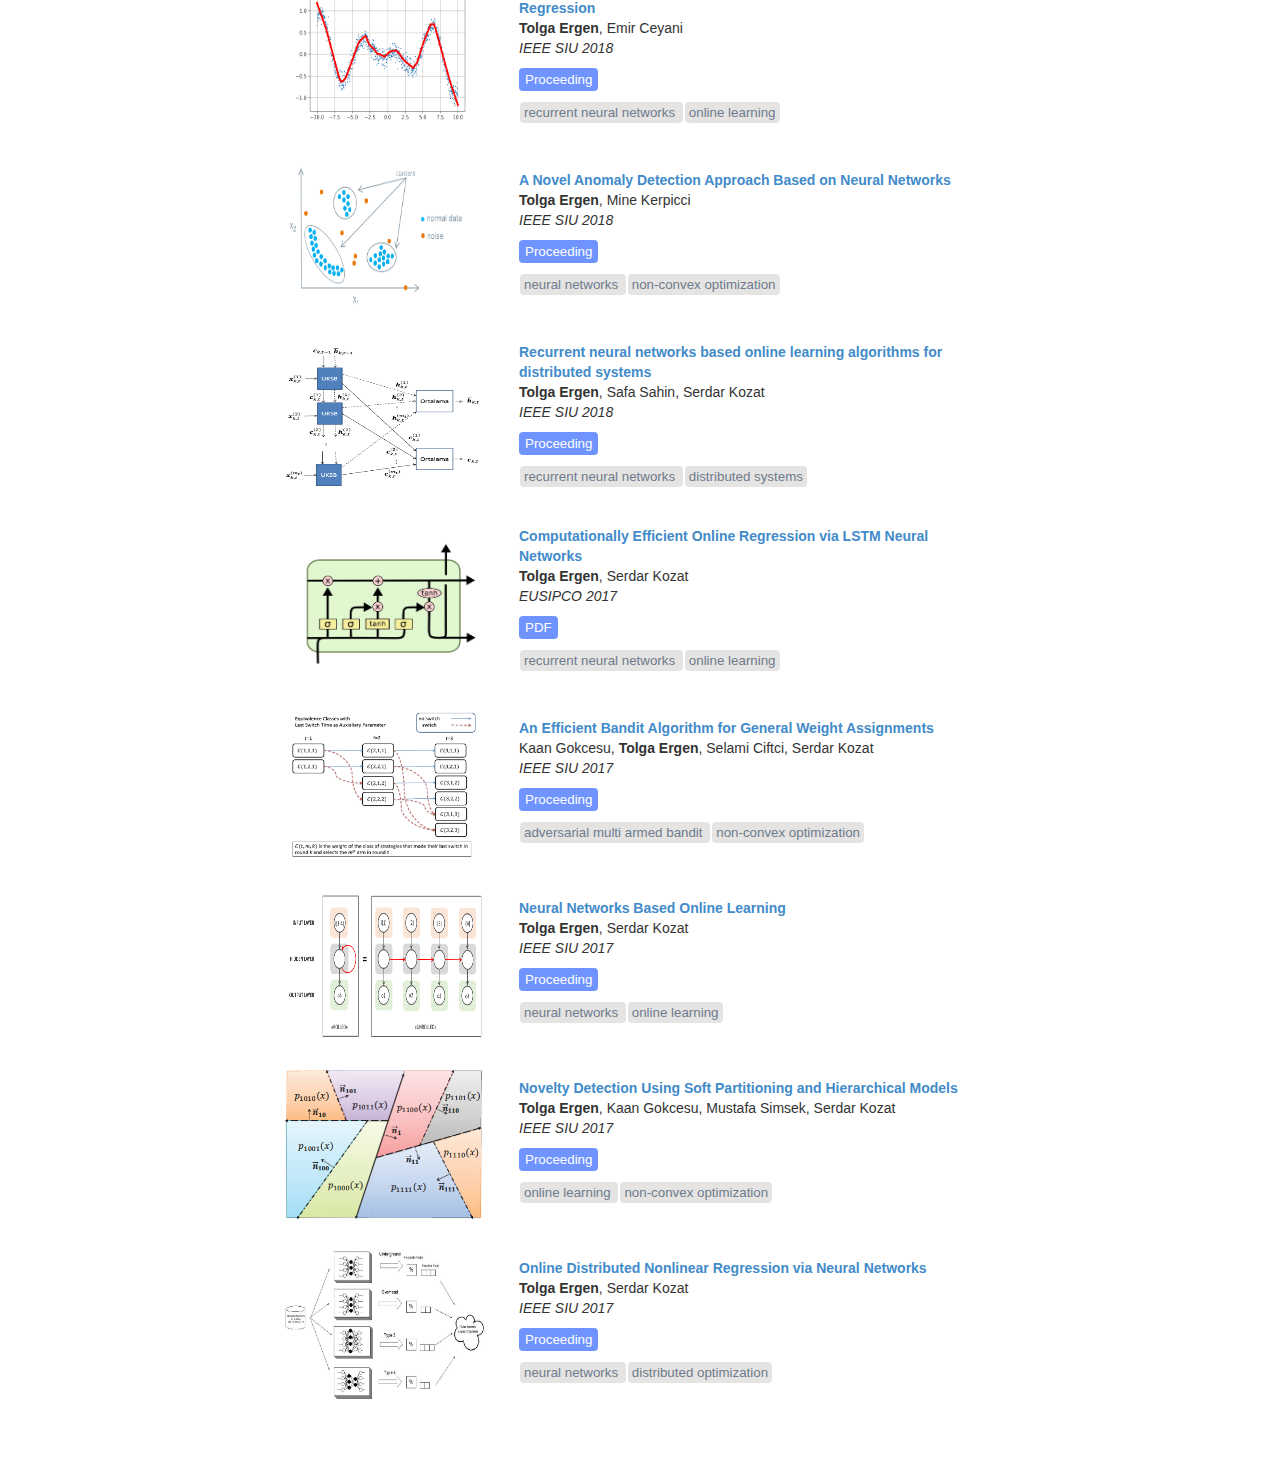
==== commit ac839369: "Add files via upload" ====
--- a/research.html
+++ b/research.html
@@ -68,7 +68,7 @@
       <p><a href="https://arxiv.org/abs/2312.12657">
         <papertitle><strong>The Convex Landscape of Neural Networks: Characterizing Global Optima and Stationary Points via Lasso Models
 </strong></papertitle></a><br>
- <strong>Tolga Ergen</strong>, Mert Pilanci<br/> </p>
+ <strong>Tolga Ergen</strong>, Mert Pilanci<br/> 
                            <em>IEEE Transactions on Information Theory </em>&nbsp; <br> </p>
     <a class="link link_arxiv" rel="external" href="https://arxiv.org/abs/2312.12657">arXiv</a>
            </p>
